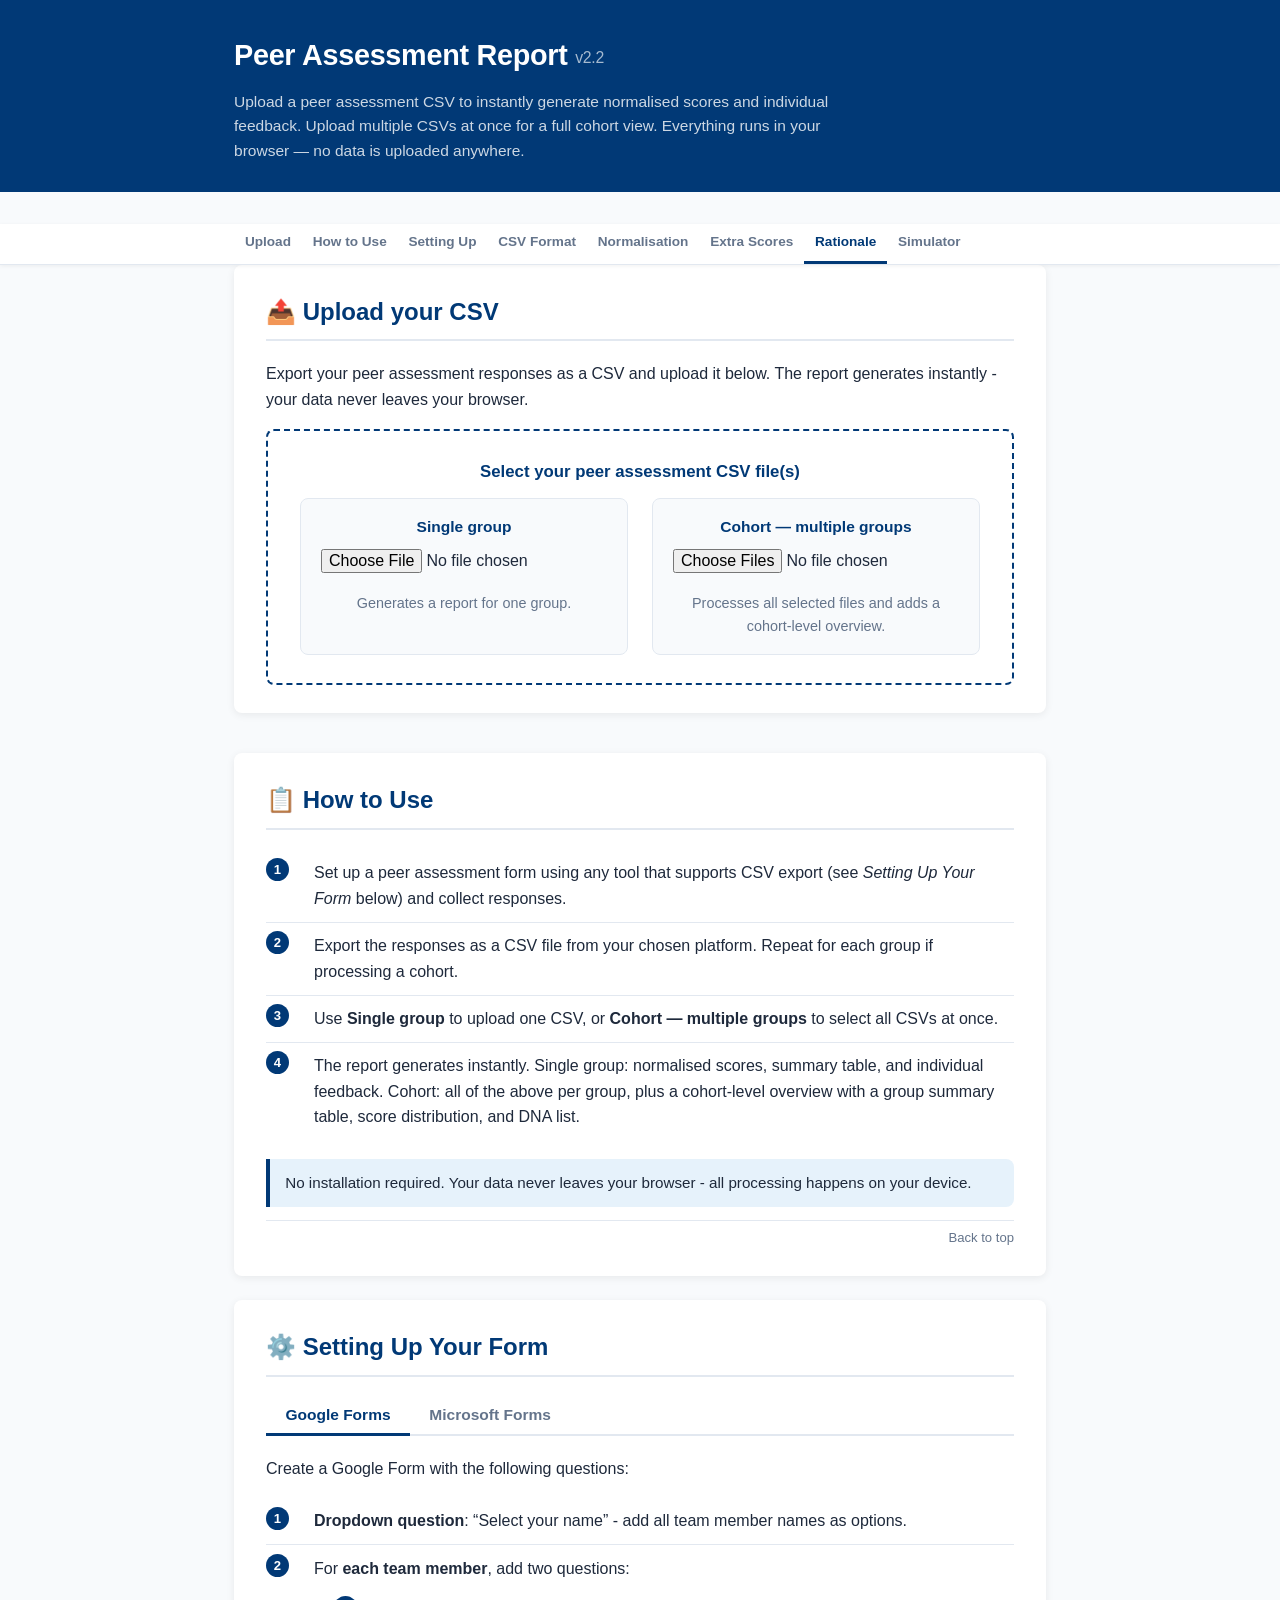
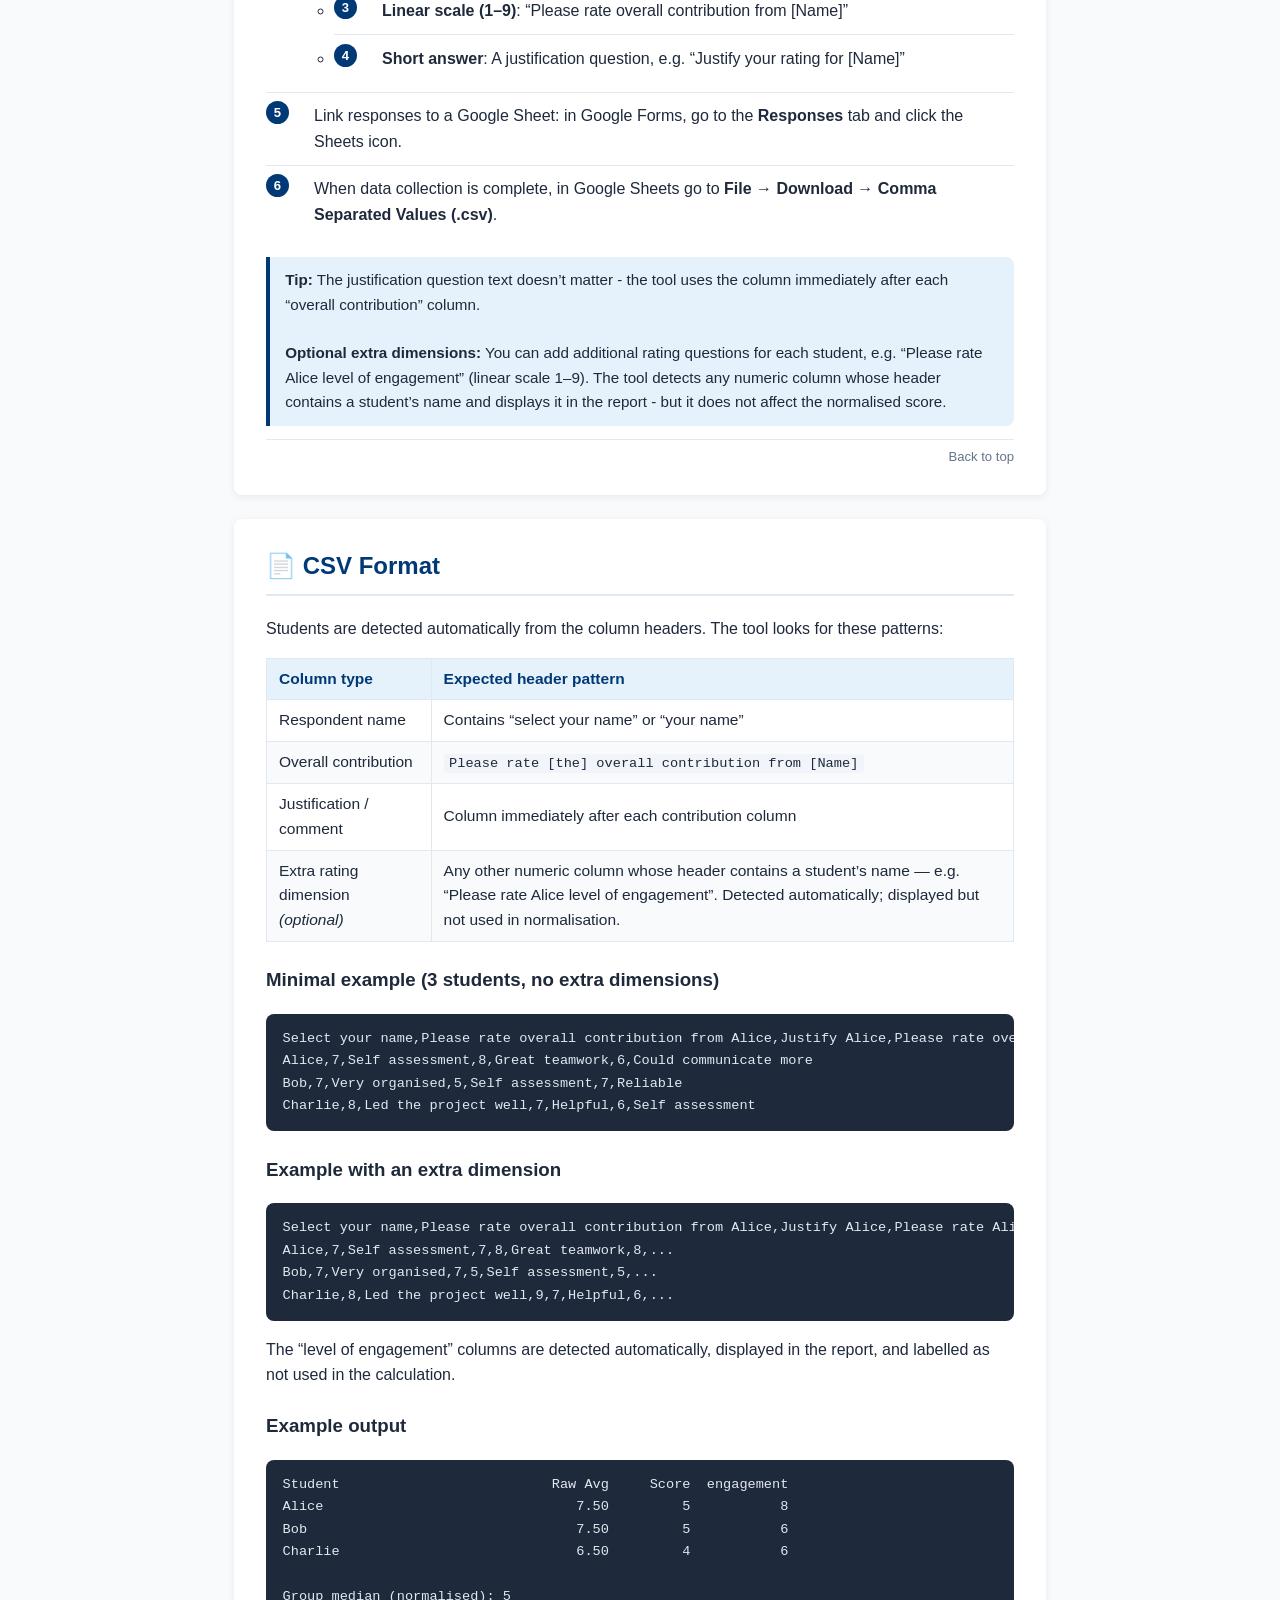
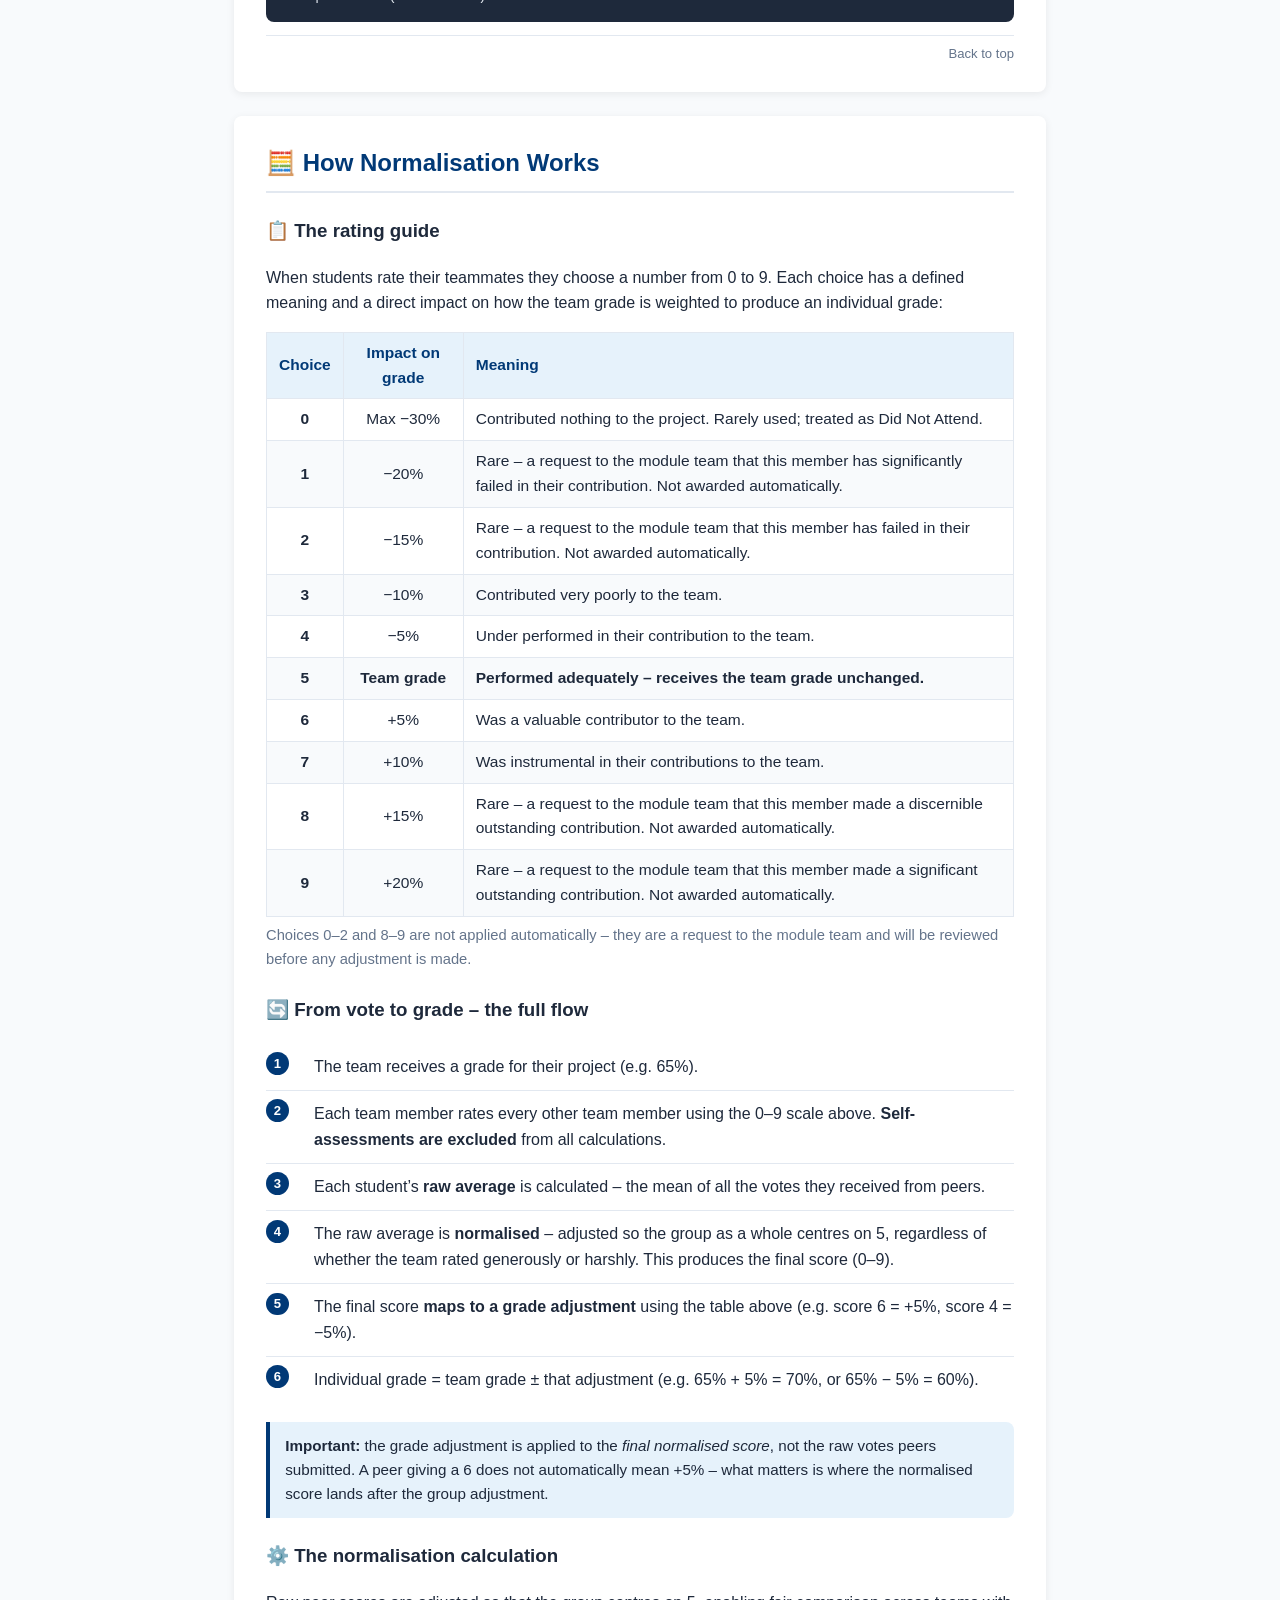
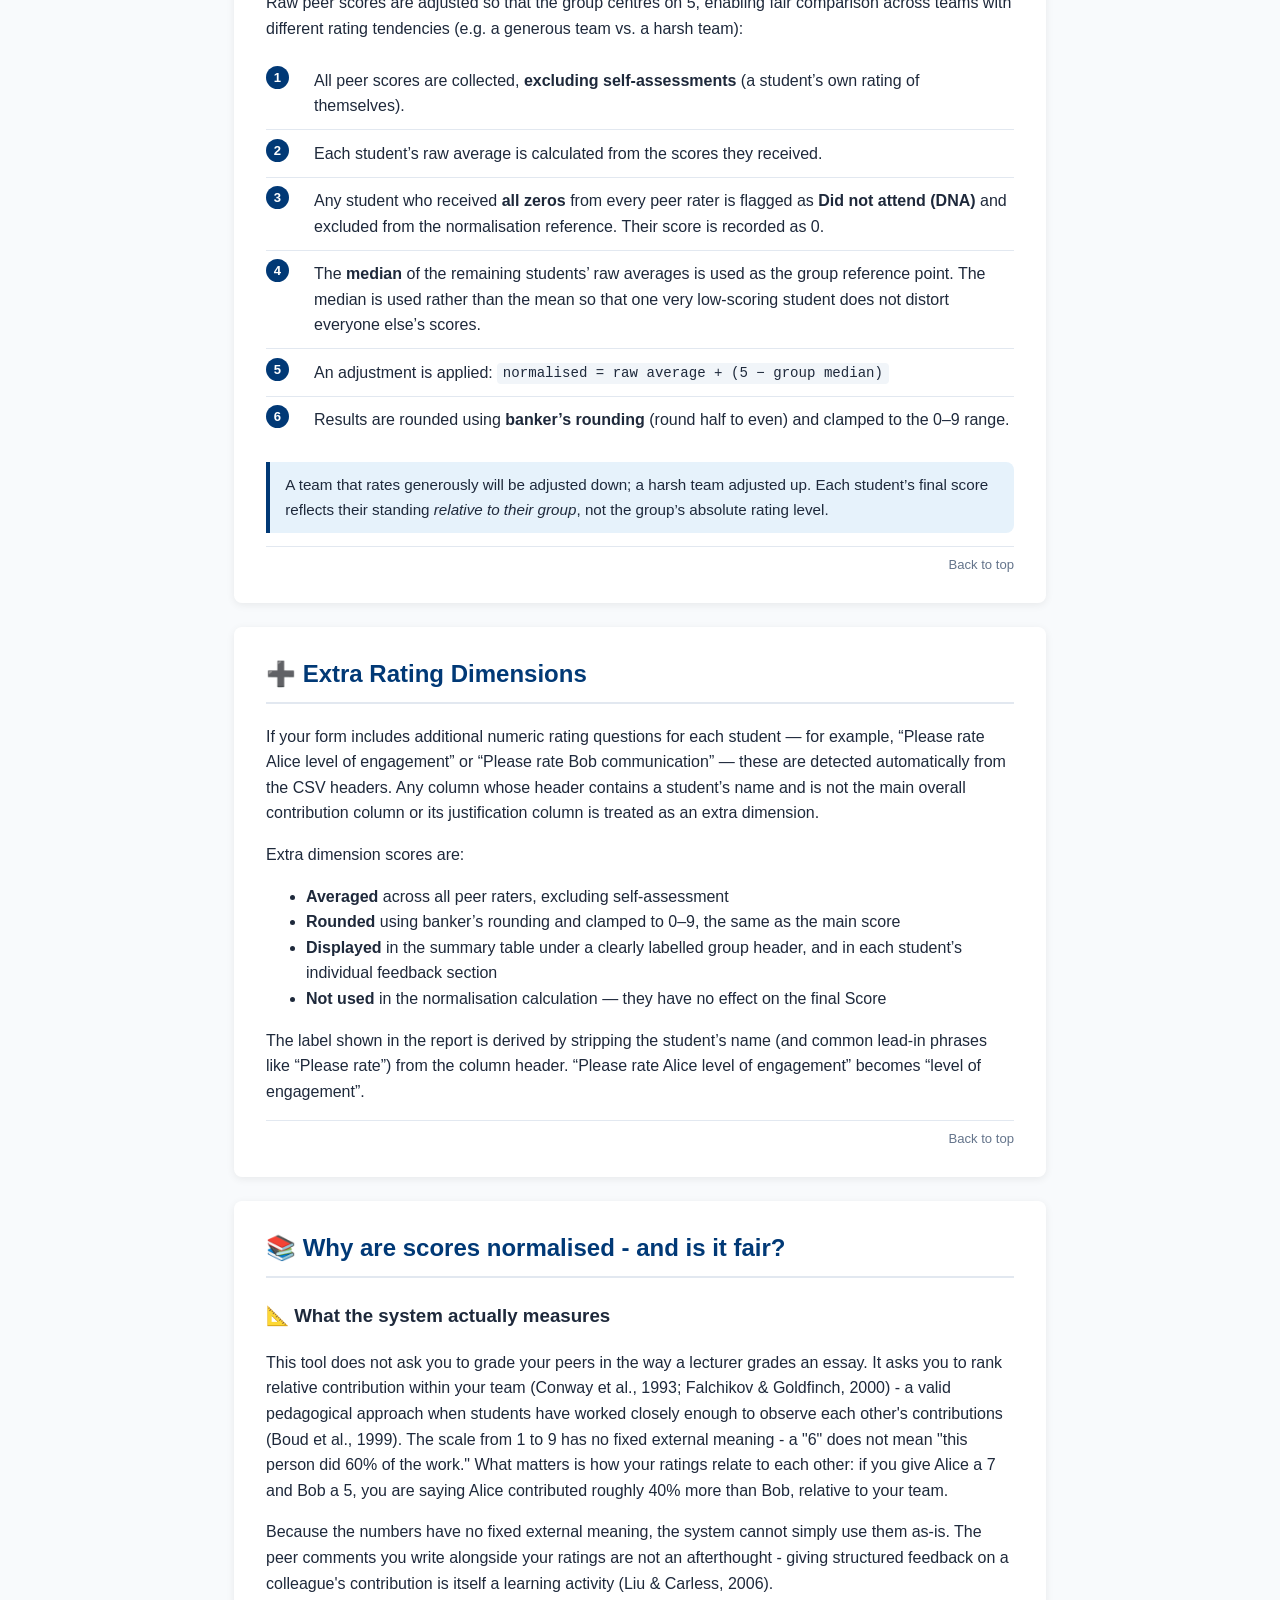
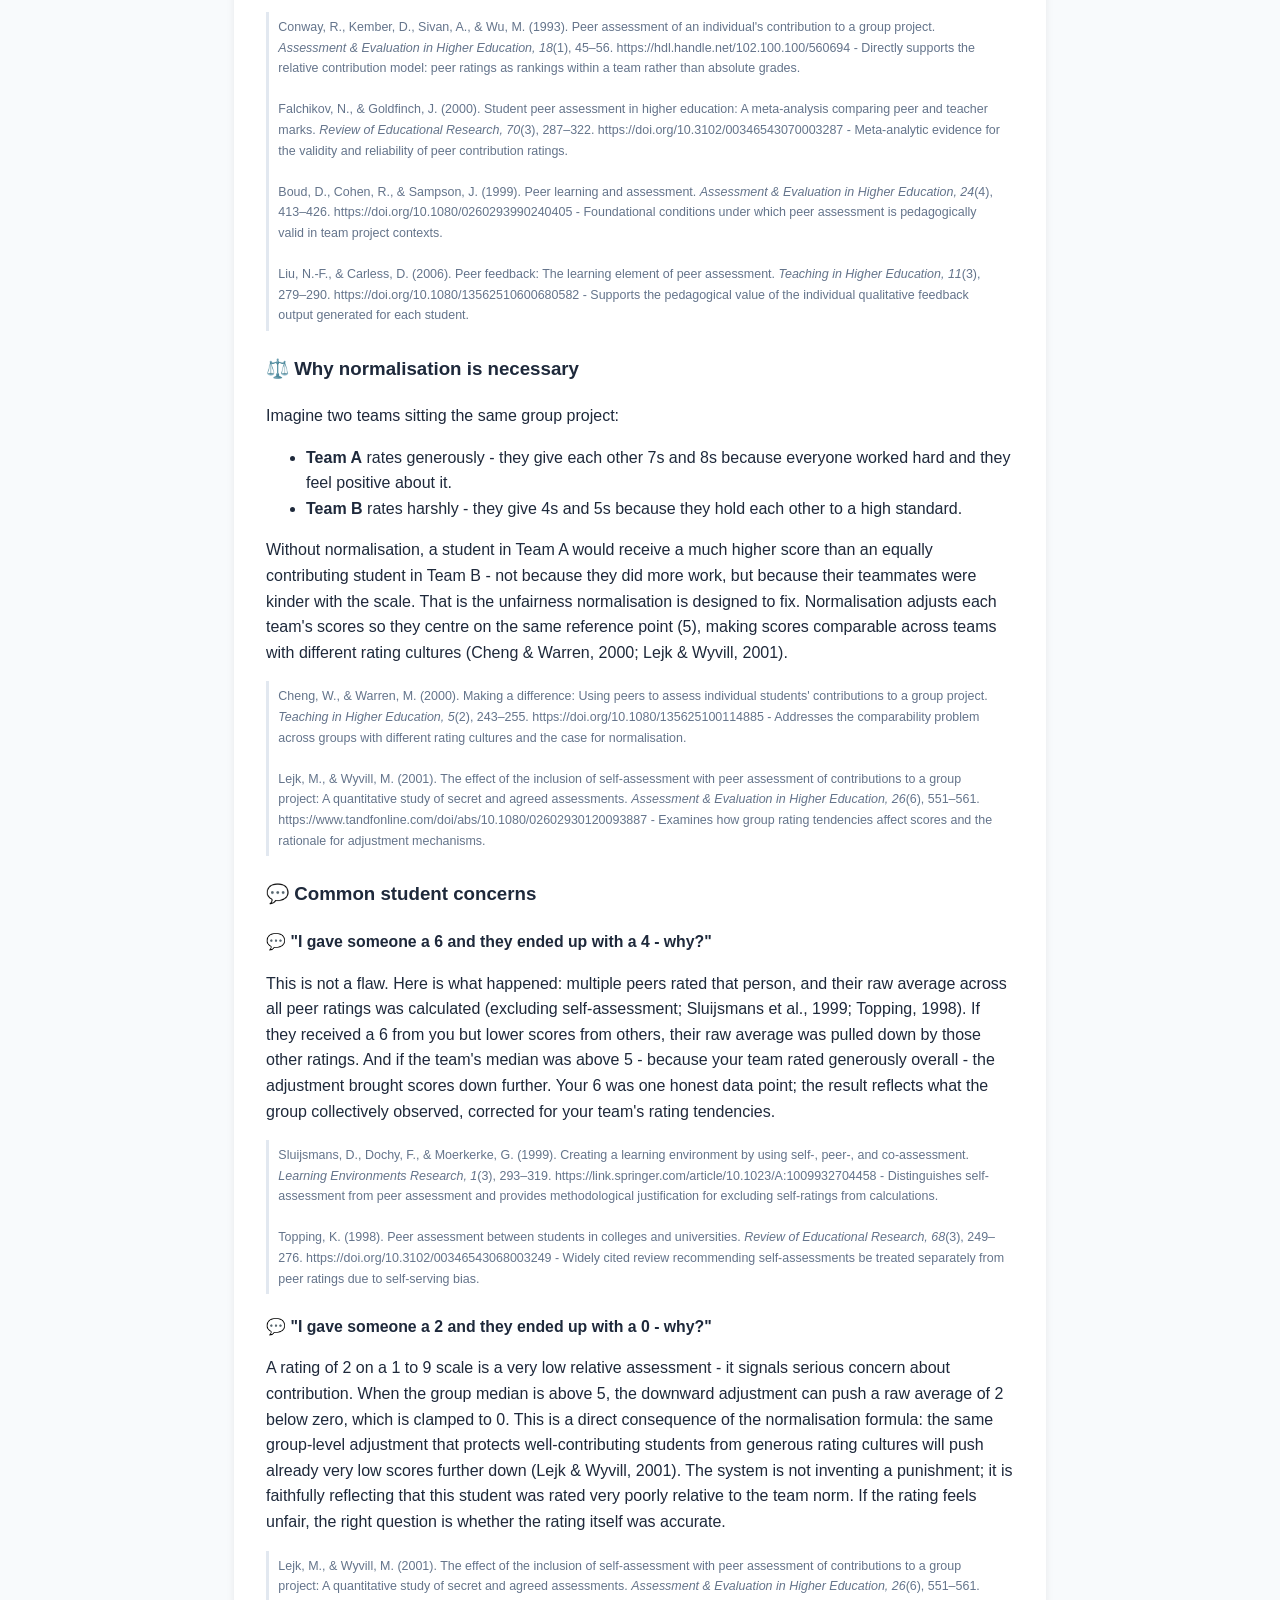
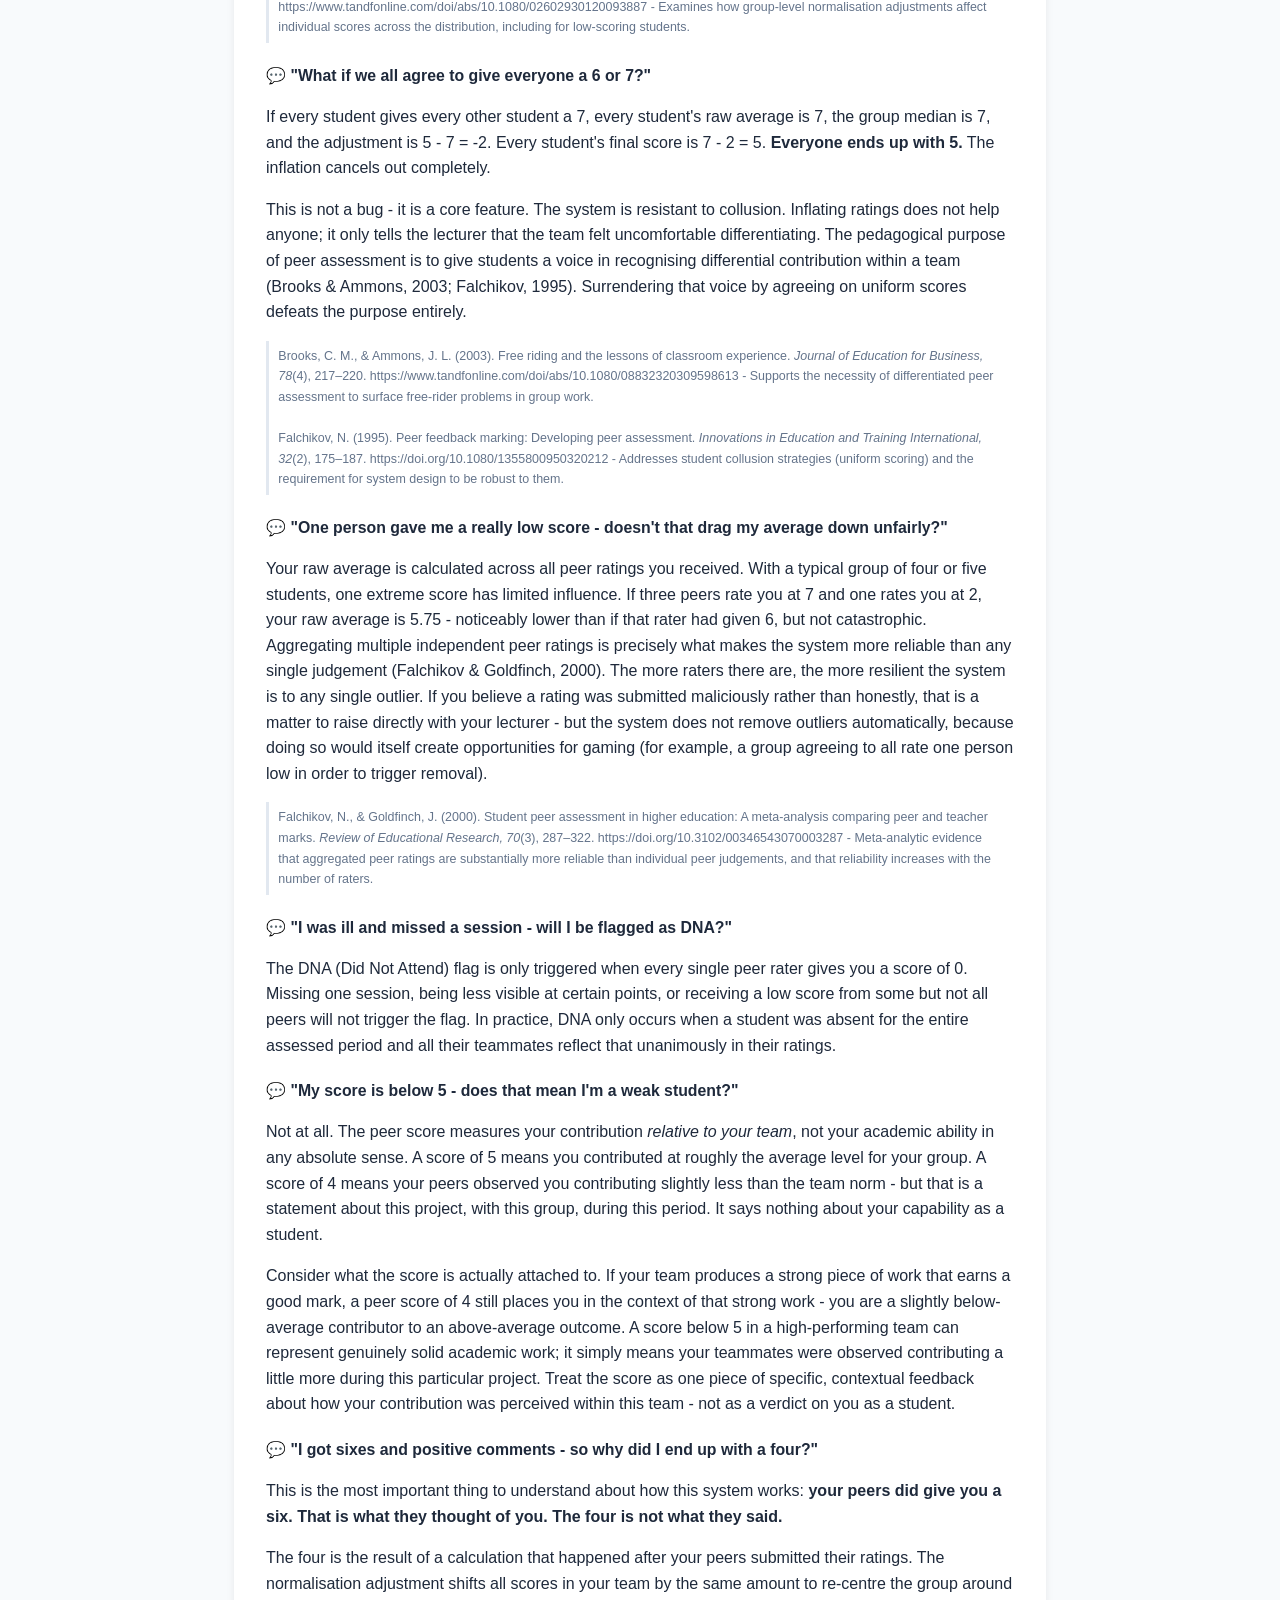
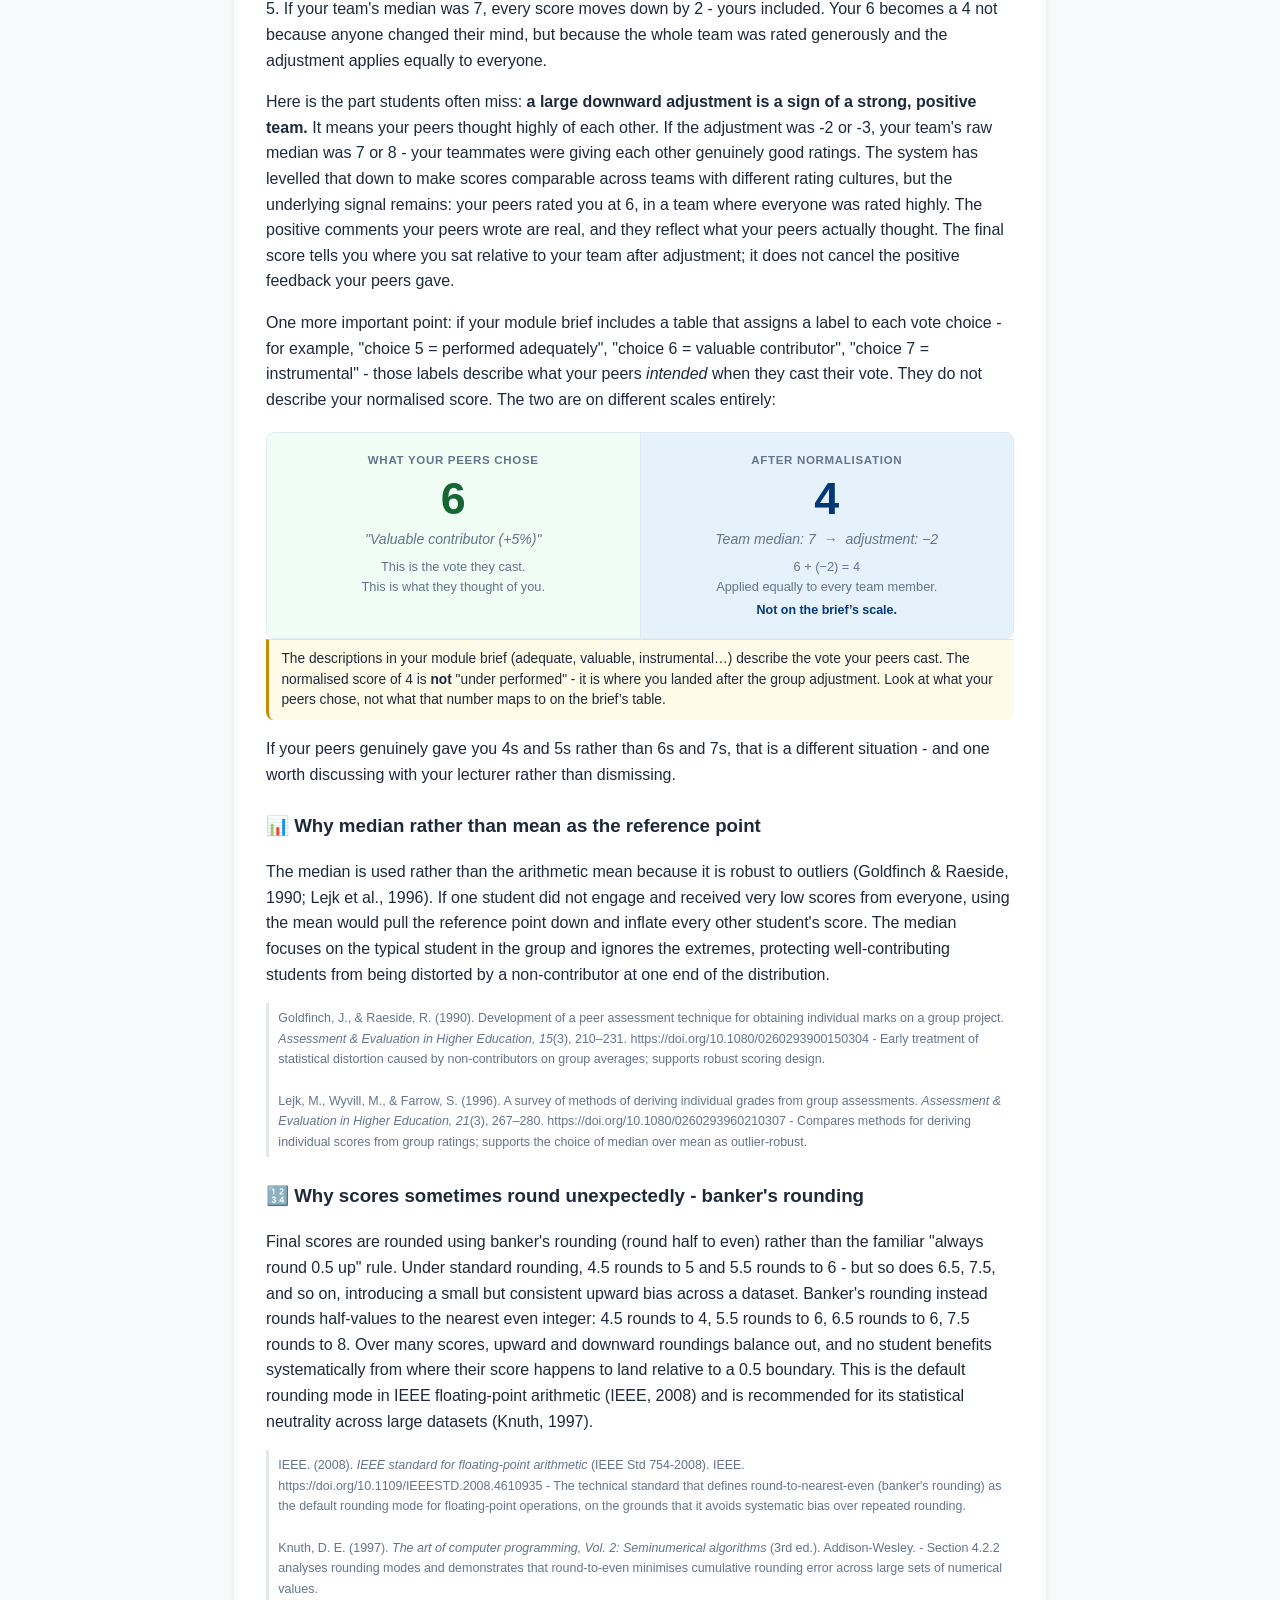
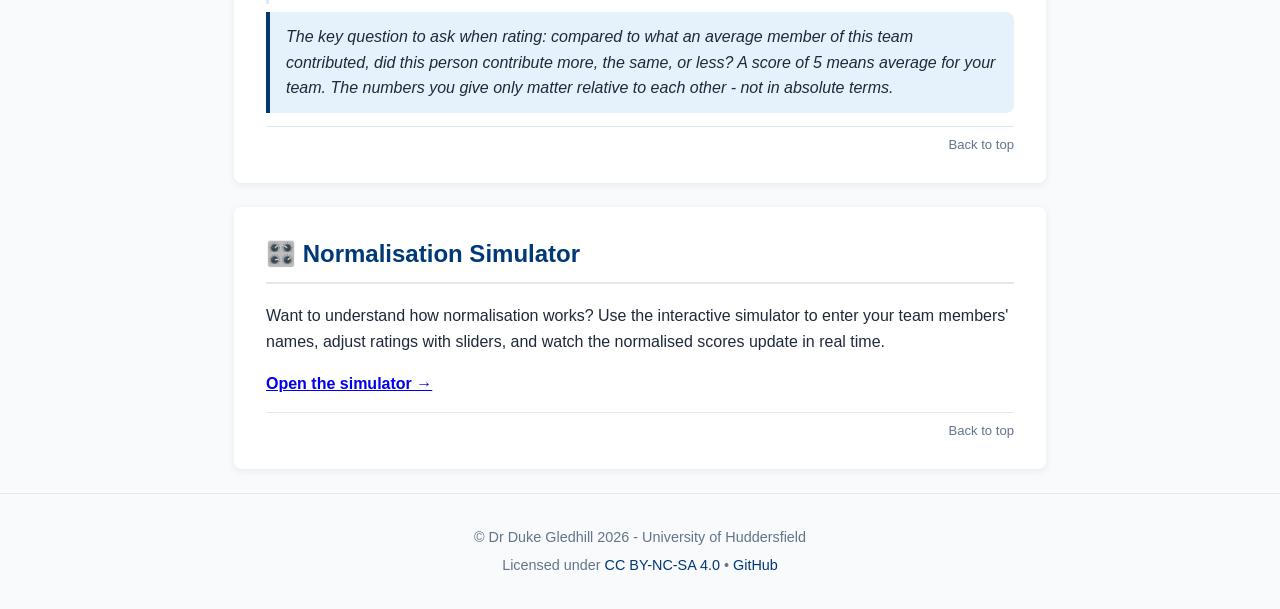
==== docs/index.html @ fe806e16 "Web v2.2: cohort multi-file view, remove Python CLI - Add two-button upload: single group and cohort" ====
<!DOCTYPE html>
<html lang="en">
<head>
    <meta charset="UTF-8">
    <meta name="viewport" content="width=device-width, initial-scale=1.0">
    <title>Peer Assessment Report</title>
    <link rel="stylesheet" href="style.css">
    <style>
        .section-nav {
            background: var(--white);
            border-bottom: 1px solid var(--border);
            position: sticky;
            top: 0;
            z-index: 100;
            box-shadow: 0 1px 4px rgba(0,0,0,0.06);
        }
        .section-nav ul {
            display: flex;
            flex-wrap: wrap;
            gap: 0;
            list-style: none;
            margin: 0 auto;
            padding: 0 1.5em;
            max-width: 860px;
        }
        .section-nav li { flex-shrink: 0; }
        .section-nav a {
            display: block;
            padding: 0.55em 0.8em;
            color: var(--text-muted);
            text-decoration: none;
            font-size: 0.85em;
            font-weight: bold;
            border-bottom: 3px solid transparent;
            white-space: nowrap;
            transition: color 0.15s, border-color 0.15s;
        }
        .section-nav a:hover { color: var(--blue); }
        .section-nav a.active { color: var(--blue); border-bottom-color: var(--blue); }
        .back-to-top {
            display: block;
            text-align: right;
            font-size: 0.82em;
            color: var(--text-muted);
            text-decoration: none;
            margin-top: 1em;
            padding-top: 0.5em;
            border-top: 1px solid var(--border);
        }
        .back-to-top:hover { color: var(--blue); }
        /* Offset anchor scroll targets so sticky nav doesn't obscure them */
        .upload-section, .docs-section {
            scroll-margin-top: 50px;
        }
        /* When upload-section is nested inside a docs-section card, remove outer margin */
        .docs-section .upload-section {
            margin-bottom: 0;
        }
        .upload-options {
            display: flex;
            gap: 1.5em;
            justify-content: center;
            flex-wrap: wrap;
            margin-top: 0.75em;
        }
        .upload-option {
            flex: 1;
            min-width: 220px;
            max-width: 340px;
            background: var(--bg);
            border: 1px solid var(--border);
            border-radius: var(--radius);
            padding: 1em 1.25em;
            text-align: center;
        }
        .upload-option-label {
            font-weight: bold;
            color: var(--blue);
            margin: 0 0 0.5em;
            font-size: 0.97em;
        }
        .group-report {
            background: var(--white);
            border: 1px solid var(--border);
            border-radius: var(--radius);
            margin-bottom: 1em;
            box-shadow: var(--shadow);
        }
        .group-report > summary {
            padding: 1em 1.25em;
            border-bottom: none;
            margin-bottom: 0;
            font-size: 1em;
        }
        details.group-report[open] > summary {
            border-bottom: 1px solid var(--border);
        }
        .group-report-body {
            padding: 1.25em 1.5em;
        }
    </style>
</head>
<body>

<header>
    <div class="container">
        <h1>Peer Assessment Report <span class="version">v2.2</span></h1>
        <p class="subtitle">Upload a peer assessment CSV to instantly generate normalised scores and individual feedback. Upload multiple CSVs at once for a full cohort view. Everything runs in your browser &mdash; no data is uploaded anywhere.</p>
    </div>
</header>

<nav class="section-nav" aria-label="Page sections">
    <ul>
        <li><a href="#section=tool" data-section="tool">Upload</a></li>
        <li><a href="#section=how-to-use" data-section="how-to-use">How to Use</a></li>
        <li><a href="#section=setup" data-section="setup">Setting Up</a></li>
        <li><a href="#section=csv-format" data-section="csv-format">CSV Format</a></li>
        <li><a href="#section=normalisation" data-section="normalisation">Normalisation</a></li>
        <li><a href="#section=extra-scores" data-section="extra-scores">Extra Scores</a></li>
        <li><a href="#section=rationale" data-section="rationale">Rationale</a></li>
        <li><a href="#section=simulator" data-section="simulator">Simulator</a></li>
    </ul>
</nav>

<div class="container">

    <section class="docs-section" id="tool">
        <h2>📤 Upload your CSV</h2>
        <p>Export your peer assessment responses as a CSV and upload it below. The report generates instantly - your data never leaves your browser.</p>
        <div class="upload-section">
            <p class="upload-label">Select your peer assessment CSV file(s)</p>
            <div class="upload-options">
                <div class="upload-option">
                    <p class="upload-option-label">Single group</p>
                    <input type="file" id="csvFile" accept=".csv" />
                    <p class="upload-hint">Generates a report for one group.</p>
                </div>
                <div class="upload-option">
                    <p class="upload-option-label">Cohort &mdash; multiple groups</p>
                    <input type="file" id="csvFiles" accept=".csv" multiple />
                    <p class="upload-hint">Processes all selected files and adds a cohort-level overview.</p>
                </div>
            </div>
        </div>
    </section>

    <div id="output"></div>

    <section class="docs-section" id="how-to-use">
        <h2>📋 How to Use</h2>
        <ol class="steps">
            <li>Set up a peer assessment form using any tool that supports CSV export (see <em>Setting Up Your Form</em> below) and collect responses.</li>
            <li>Export the responses as a CSV file from your chosen platform. Repeat for each group if processing a cohort.</li>
            <li>Use <strong>Single group</strong> to upload one CSV, or <strong>Cohort &mdash; multiple groups</strong> to select all CSVs at once.</li>
            <li>The report generates instantly. Single group: normalised scores, summary table, and individual feedback. Cohort: all of the above per group, plus a cohort-level overview with a group summary table, score distribution, and DNA list.</li>
        </ol>
        <div class="tip">No installation required. Your data never leaves your browser - all processing happens on your device.</div>
        <a href="#" class="back-to-top">Back to top</a>
    </section>

    <section class="docs-section" id="setup">
        <h2>⚙️ Setting Up Your Form</h2>
        <div class="tabs">
            <div class="tab-btns" role="tablist">
                <button class="tab-btn active" role="tab" aria-selected="true" aria-controls="tab-google" onclick="switchTab(this, 'tab-google')">Google Forms</button>
                <button class="tab-btn" role="tab" aria-selected="false" aria-controls="tab-ms" onclick="switchTab(this, 'tab-ms')">Microsoft Forms</button>
            </div>

            <div id="tab-google" class="tab-panel active" role="tabpanel">
                <p>Create a Google Form with the following questions:</p>
                <ol class="steps">
                    <li><strong>Dropdown question</strong>: &ldquo;Select your name&rdquo; - add all team member names as options.</li>
                    <li>For <strong>each team member</strong>, add two questions:
                        <ul>
                            <li><strong>Linear scale (1&ndash;9)</strong>: &ldquo;Please rate overall contribution from [Name]&rdquo;</li>
                            <li><strong>Short answer</strong>: A justification question, e.g. &ldquo;Justify your rating for [Name]&rdquo;</li>
                        </ul>
                    </li>
                    <li>Link responses to a Google Sheet: in Google Forms, go to the <strong>Responses</strong> tab and click the Sheets icon.</li>
                    <li>When data collection is complete, in Google Sheets go to <strong>File &rarr; Download &rarr; Comma Separated Values (.csv)</strong>.</li>
                </ol>
                <div class="tip"><strong>Tip:</strong> The justification question text doesn&rsquo;t matter - the tool uses the column immediately after each &ldquo;overall contribution&rdquo; column.<br><br><strong>Optional extra dimensions:</strong> You can add additional rating questions for each student, e.g. &ldquo;Please rate Alice level of engagement&rdquo; (linear scale 1&ndash;9). The tool detects any numeric column whose header contains a student&rsquo;s name and displays it in the report - but it does not affect the normalised score.</div>
            </div>

            <div id="tab-ms" class="tab-panel" role="tabpanel">
                <p>Create a Microsoft Form at <a href="https://forms.office.com" target="_blank" rel="noopener">forms.office.com</a> with the following questions:</p>
                <ol class="steps">
                    <li><strong>Choice question</strong>: &ldquo;Select your name&rdquo; - add all team member names as options. Set to allow one answer (dropdown).</li>
                    <li>For <strong>each team member</strong>, add two questions:
                        <ul>
                            <li><strong>Choice question</strong> with options 1, 2, 3 &hellip; 9: &ldquo;Please rate overall contribution from [Name]&rdquo;. Set to allow one answer (dropdown).</li>
                            <li><strong>Text question</strong>: A justification question, e.g. &ldquo;Justify your rating for [Name]&rdquo;</li>
                        </ul>
                    </li>
                    <li>Share the form with your team and collect responses.</li>
                    <li>When data collection is complete, go to the <strong>Responses</strong> tab and click <strong>Open in Excel</strong>. Then in Excel go to <strong>File &rarr; Save As &rarr; CSV UTF-8 (.csv)</strong>.</li>
                </ol>
                <div class="tip"><strong>Tip:</strong> Use a <strong>Choice</strong> question (not Rating) for the 1&ndash;9 scores - this ensures values export as plain numbers. Include &ldquo;Select your name&rdquo; even if your form requires sign-in, as the tool uses this column to exclude self-assessments.<br><br><strong>Optional extra dimensions:</strong> You can add additional Choice questions (options 1&ndash;9) for each student, e.g. &ldquo;Please rate Alice level of engagement&rdquo;. The tool detects any numeric column whose header contains a student&rsquo;s name and displays it in the report - but it does not affect the normalised score.</div>
            </div>
        </div>
        <a href="#" class="back-to-top">Back to top</a>
    </section>

    <section class="docs-section" id="csv-format">
        <h2>📄 CSV Format</h2>
        <p>Students are detected automatically from the column headers. The tool looks for these patterns:</p>
        <table>
            <thead>
                <tr><th>Column type</th><th>Expected header pattern</th></tr>
            </thead>
            <tbody>
                <tr><td>Respondent name</td><td>Contains &ldquo;select your name&rdquo; or &ldquo;your name&rdquo;</td></tr>
                <tr><td>Overall contribution</td><td><code>Please rate [the] overall contribution from [Name]</code></td></tr>
                <tr><td>Justification / comment</td><td>Column immediately after each contribution column</td></tr>
                <tr><td>Extra rating dimension <em>(optional)</em></td><td>Any other numeric column whose header contains a student&rsquo;s name &mdash; e.g. &ldquo;Please rate Alice level of engagement&rdquo;. Detected automatically; displayed but not used in normalisation.</td></tr>
            </tbody>
        </table>
        <h3>Minimal example (3 students, no extra dimensions)</h3>
<pre><code>Select your name,Please rate overall contribution from Alice,Justify Alice,Please rate overall contribution from Bob,Justify Bob,Please rate overall contribution from Charlie,Justify Charlie
Alice,7,Self assessment,8,Great teamwork,6,Could communicate more
Bob,7,Very organised,5,Self assessment,7,Reliable
Charlie,8,Led the project well,7,Helpful,6,Self assessment</code></pre>
        <h3>Example with an extra dimension</h3>
<pre><code>Select your name,Please rate overall contribution from Alice,Justify Alice,Please rate Alice level of engagement,Please rate overall contribution from Bob,Justify Bob,Please rate Bob level of engagement,...
Alice,7,Self assessment,7,8,Great teamwork,8,...
Bob,7,Very organised,7,5,Self assessment,5,...
Charlie,8,Led the project well,9,7,Helpful,6,...</code></pre>
        <p>The &ldquo;level of engagement&rdquo; columns are detected automatically, displayed in the report, and labelled as not used in the calculation.</p>
        <h3>Example output</h3>
<pre><code>Student                          Raw Avg     Score  engagement
Alice                               7.50         5           8
Bob                                 7.50         5           6
Charlie                             6.50         4           6

Group median (normalised): 5</code></pre>
        <a href="#" class="back-to-top">Back to top</a>
    </section>

    <section class="docs-section" id="normalisation">
        <h2>🧮 How Normalisation Works</h2>

        <h3>📋 The rating guide</h3>
        <p>When students rate their teammates they choose a number from 0 to 9. Each choice has a defined meaning and a direct impact on how the team grade is weighted to produce an individual grade:</p>
        <table>
            <thead>
                <tr>
                    <th style="text-align:center; width:60px;">Choice</th>
                    <th style="text-align:center; width:120px;">Impact on grade</th>
                    <th>Meaning</th>
                </tr>
            </thead>
            <tbody>
                <tr><td style="text-align:center;"><strong>0</strong></td><td style="text-align:center;">Max &minus;30%</td><td>Contributed nothing to the project. Rarely used; treated as Did Not Attend.</td></tr>
                <tr><td style="text-align:center;"><strong>1</strong></td><td style="text-align:center;">&minus;20%</td><td>Rare &ndash; a request to the module team that this member has significantly failed in their contribution. Not awarded automatically.</td></tr>
                <tr><td style="text-align:center;"><strong>2</strong></td><td style="text-align:center;">&minus;15%</td><td>Rare &ndash; a request to the module team that this member has failed in their contribution. Not awarded automatically.</td></tr>
                <tr><td style="text-align:center;"><strong>3</strong></td><td style="text-align:center;">&minus;10%</td><td>Contributed very poorly to the team.</td></tr>
                <tr><td style="text-align:center;"><strong>4</strong></td><td style="text-align:center;">&minus;5%</td><td>Under performed in their contribution to the team.</td></tr>
                <tr style="font-weight:bold;"><td style="text-align:center;"><strong>5</strong></td><td style="text-align:center;">Team grade</td><td>Performed adequately &ndash; receives the team grade unchanged.</td></tr>
                <tr><td style="text-align:center;"><strong>6</strong></td><td style="text-align:center;">+5%</td><td>Was a valuable contributor to the team.</td></tr>
                <tr><td style="text-align:center;"><strong>7</strong></td><td style="text-align:center;">+10%</td><td>Was instrumental in their contributions to the team.</td></tr>
                <tr><td style="text-align:center;"><strong>8</strong></td><td style="text-align:center;">+15%</td><td>Rare &ndash; a request to the module team that this member made a discernible outstanding contribution. Not awarded automatically.</td></tr>
                <tr><td style="text-align:center;"><strong>9</strong></td><td style="text-align:center;">+20%</td><td>Rare &ndash; a request to the module team that this member made a significant outstanding contribution. Not awarded automatically.</td></tr>
            </tbody>
        </table>
        <p style="font-size:0.92em; color: var(--text-muted); margin-top:0.5em;">Choices 0&ndash;2 and 8&ndash;9 are not applied automatically &ndash; they are a request to the module team and will be reviewed before any adjustment is made.</p>

        <h3>🔄 From vote to grade &ndash; the full flow</h3>
        <ol class="steps">
            <li>The team receives a grade for their project (e.g. 65%).</li>
            <li>Each team member rates every other team member using the 0&ndash;9 scale above. <strong>Self-assessments are excluded</strong> from all calculations.</li>
            <li>Each student&rsquo;s <strong>raw average</strong> is calculated &ndash; the mean of all the votes they received from peers.</li>
            <li>The raw average is <strong>normalised</strong> &ndash; adjusted so the group as a whole centres on 5, regardless of whether the team rated generously or harshly. This produces the final score (0&ndash;9).</li>
            <li>The final score <strong>maps to a grade adjustment</strong> using the table above (e.g. score 6 = +5%, score 4 = &minus;5%).</li>
            <li>Individual grade = team grade &plusmn; that adjustment (e.g. 65% + 5% = 70%, or 65% &minus; 5% = 60%).</li>
        </ol>
        <div class="tip"><strong>Important:</strong> the grade adjustment is applied to the <em>final normalised score</em>, not the raw votes peers submitted. A peer giving a 6 does not automatically mean +5% &ndash; what matters is where the normalised score lands after the group adjustment.</div>

        <h3>⚙️ The normalisation calculation</h3>
        <p>Raw peer scores are adjusted so that the group centres on 5, enabling fair comparison across teams with different rating tendencies (e.g. a generous team vs. a harsh team):</p>
        <ol class="steps">
            <li>All peer scores are collected, <strong>excluding self-assessments</strong> (a student&rsquo;s own rating of themselves).</li>
            <li>Each student&rsquo;s raw average is calculated from the scores they received.</li>
            <li>Any student who received <strong>all zeros</strong> from every peer rater is flagged as <strong>Did not attend (DNA)</strong> and excluded from the normalisation reference. Their score is recorded as 0.</li>
            <li>The <strong>median</strong> of the remaining students&rsquo; raw averages is used as the group reference point. The median is used rather than the mean so that one very low-scoring student does not distort everyone else&rsquo;s scores.</li>
            <li>An adjustment is applied: <code>normalised = raw average + (5 &minus; group median)</code></li>
            <li>Results are rounded using <strong>banker&rsquo;s rounding</strong> (round half to even) and clamped to the 0&ndash;9 range.</li>
        </ol>
        <div class="tip">A team that rates generously will be adjusted down; a harsh team adjusted up. Each student&rsquo;s final score reflects their standing <em>relative to their group</em>, not the group&rsquo;s absolute rating level.</div>
        <a href="#" class="back-to-top">Back to top</a>
    </section>

    <section class="docs-section" id="extra-scores">
        <h2>➕ Extra Rating Dimensions</h2>
        <p>If your form includes additional numeric rating questions for each student &mdash; for example, &ldquo;Please rate Alice level of engagement&rdquo; or &ldquo;Please rate Bob communication&rdquo; &mdash; these are detected automatically from the CSV headers. Any column whose header contains a student&rsquo;s name and is not the main overall contribution column or its justification column is treated as an extra dimension.</p>
        <p>Extra dimension scores are:</p>
        <ul>
            <li><strong>Averaged</strong> across all peer raters, excluding self-assessment</li>
            <li><strong>Rounded</strong> using banker&rsquo;s rounding and clamped to 0&ndash;9, the same as the main score</li>
            <li><strong>Displayed</strong> in the summary table under a clearly labelled group header, and in each student&rsquo;s individual feedback section</li>
            <li><strong>Not used</strong> in the normalisation calculation &mdash; they have no effect on the final Score</li>
        </ul>
        <p>The label shown in the report is derived by stripping the student&rsquo;s name (and common lead-in phrases like &ldquo;Please rate&rdquo;) from the column header. &ldquo;Please rate Alice level of engagement&rdquo; becomes &ldquo;level of engagement&rdquo;.</p>
        <a href="#" class="back-to-top">Back to top</a>
    </section>

    <section class="docs-section" id="rationale">
        <h2>📚 Why are scores normalised - and is it fair?</h2>

            <h3>📐 What the system actually measures</h3>
            <p>This tool does not ask you to grade your peers in the way a lecturer grades an essay. It asks you to rank relative contribution within your team (Conway et al., 1993; Falchikov &amp; Goldfinch, 2000) - a valid pedagogical approach when students have worked closely enough to observe each other's contributions (Boud et al., 1999). The scale from 1 to 9 has no fixed external meaning - a "6" does not mean "this person did 60% of the work." What matters is how your ratings relate to each other: if you give Alice a 7 and Bob a 5, you are saying Alice contributed roughly 40% more than Bob, relative to your team.</p>
            <p>Because the numbers have no fixed external meaning, the system cannot simply use them as-is. The peer comments you write alongside your ratings are not an afterthought - giving structured feedback on a colleague's contribution is itself a learning activity (Liu &amp; Carless, 2006).</p>
            <div class="ref-block">
                Conway, R., Kember, D., Sivan, A., &amp; Wu, M. (1993). Peer assessment of an individual's contribution to a group project. <em>Assessment &amp; Evaluation in Higher Education, 18</em>(1), 45&ndash;56. https://hdl.handle.net/102.100.100/560694 - Directly supports the relative contribution model: peer ratings as rankings within a team rather than absolute grades.<br><br>
                Falchikov, N., &amp; Goldfinch, J. (2000). Student peer assessment in higher education: A meta-analysis comparing peer and teacher marks. <em>Review of Educational Research, 70</em>(3), 287&ndash;322. https://doi.org/10.3102/00346543070003287 - Meta-analytic evidence for the validity and reliability of peer contribution ratings.<br><br>
                Boud, D., Cohen, R., &amp; Sampson, J. (1999). Peer learning and assessment. <em>Assessment &amp; Evaluation in Higher Education, 24</em>(4), 413&ndash;426. https://doi.org/10.1080/0260293990240405 - Foundational conditions under which peer assessment is pedagogically valid in team project contexts.<br><br>
                Liu, N.-F., &amp; Carless, D. (2006). Peer feedback: The learning element of peer assessment. <em>Teaching in Higher Education, 11</em>(3), 279&ndash;290. https://doi.org/10.1080/13562510600680582 - Supports the pedagogical value of the individual qualitative feedback output generated for each student.
            </div>

            <h3>⚖️ Why normalisation is necessary</h3>
            <p>Imagine two teams sitting the same group project:</p>
            <ul>
                <li><strong>Team A</strong> rates generously - they give each other 7s and 8s because everyone worked hard and they feel positive about it.</li>
                <li><strong>Team B</strong> rates harshly - they give 4s and 5s because they hold each other to a high standard.</li>
            </ul>
            <p>Without normalisation, a student in Team A would receive a much higher score than an equally contributing student in Team B - not because they did more work, but because their teammates were kinder with the scale. That is the unfairness normalisation is designed to fix. Normalisation adjusts each team's scores so they centre on the same reference point (5), making scores comparable across teams with different rating cultures (Cheng &amp; Warren, 2000; Lejk &amp; Wyvill, 2001).</p>
            <div class="ref-block">
                Cheng, W., &amp; Warren, M. (2000). Making a difference: Using peers to assess individual students' contributions to a group project. <em>Teaching in Higher Education, 5</em>(2), 243&ndash;255. https://doi.org/10.1080/135625100114885 - Addresses the comparability problem across groups with different rating cultures and the case for normalisation.<br><br>
                Lejk, M., &amp; Wyvill, M. (2001). The effect of the inclusion of self-assessment with peer assessment of contributions to a group project: A quantitative study of secret and agreed assessments. <em>Assessment &amp; Evaluation in Higher Education, 26</em>(6), 551&ndash;561. https://www.tandfonline.com/doi/abs/10.1080/02602930120093887 - Examines how group rating tendencies affect scores and the rationale for adjustment mechanisms.
            </div>

            <h3>💬 Common student concerns</h3>

            <p class="rationale-q">💬 "I gave someone a 6 and they ended up with a 4 - why?"</p>
            <p>This is not a flaw. Here is what happened: multiple peers rated that person, and their raw average across all peer ratings was calculated (excluding self-assessment; Sluijsmans et al., 1999; Topping, 1998). If they received a 6 from you but lower scores from others, their raw average was pulled down by those other ratings. And if the team's median was above 5 - because your team rated generously overall - the adjustment brought scores down further. Your 6 was one honest data point; the result reflects what the group collectively observed, corrected for your team's rating tendencies.</p>
            <div class="ref-block">
                Sluijsmans, D., Dochy, F., &amp; Moerkerke, G. (1999). Creating a learning environment by using self-, peer-, and co-assessment. <em>Learning Environments Research, 1</em>(3), 293&ndash;319. https://link.springer.com/article/10.1023/A:1009932704458 - Distinguishes self-assessment from peer assessment and provides methodological justification for excluding self-ratings from calculations.<br><br>
                Topping, K. (1998). Peer assessment between students in colleges and universities. <em>Review of Educational Research, 68</em>(3), 249&ndash;276. https://doi.org/10.3102/00346543068003249 - Widely cited review recommending self-assessments be treated separately from peer ratings due to self-serving bias.
            </div>

            <p class="rationale-q">💬 "I gave someone a 2 and they ended up with a 0 - why?"</p>
            <p>A rating of 2 on a 1 to 9 scale is a very low relative assessment - it signals serious concern about contribution. When the group median is above 5, the downward adjustment can push a raw average of 2 below zero, which is clamped to 0. This is a direct consequence of the normalisation formula: the same group-level adjustment that protects well-contributing students from generous rating cultures will push already very low scores further down (Lejk &amp; Wyvill, 2001). The system is not inventing a punishment; it is faithfully reflecting that this student was rated very poorly relative to the team norm. If the rating feels unfair, the right question is whether the rating itself was accurate.</p>
            <div class="ref-block">
                Lejk, M., &amp; Wyvill, M. (2001). The effect of the inclusion of self-assessment with peer assessment of contributions to a group project: A quantitative study of secret and agreed assessments. <em>Assessment &amp; Evaluation in Higher Education, 26</em>(6), 551&ndash;561. https://www.tandfonline.com/doi/abs/10.1080/02602930120093887 - Examines how group-level normalisation adjustments affect individual scores across the distribution, including for low-scoring students.
            </div>

            <p class="rationale-q">💬 "What if we all agree to give everyone a 6 or 7?"</p>
            <p>If every student gives every other student a 7, every student's raw average is 7, the group median is 7, and the adjustment is 5 - 7 = -2. Every student's final score is 7 - 2 = 5. <strong>Everyone ends up with 5.</strong> The inflation cancels out completely.</p>
            <p>This is not a bug - it is a core feature. The system is resistant to collusion. Inflating ratings does not help anyone; it only tells the lecturer that the team felt uncomfortable differentiating. The pedagogical purpose of peer assessment is to give students a voice in recognising differential contribution within a team (Brooks &amp; Ammons, 2003; Falchikov, 1995). Surrendering that voice by agreeing on uniform scores defeats the purpose entirely.</p>
            <div class="ref-block">
                Brooks, C. M., &amp; Ammons, J. L. (2003). Free riding and the lessons of classroom experience. <em>Journal of Education for Business, 78</em>(4), 217&ndash;220. https://www.tandfonline.com/doi/abs/10.1080/08832320309598613 - Supports the necessity of differentiated peer assessment to surface free-rider problems in group work.<br><br>
                Falchikov, N. (1995). Peer feedback marking: Developing peer assessment. <em>Innovations in Education and Training International, 32</em>(2), 175&ndash;187. https://doi.org/10.1080/1355800950320212 - Addresses student collusion strategies (uniform scoring) and the requirement for system design to be robust to them.
            </div>

            <p class="rationale-q">💬 "One person gave me a really low score - doesn't that drag my average down unfairly?"</p>
            <p>Your raw average is calculated across all peer ratings you received. With a typical group of four or five students, one extreme score has limited influence. If three peers rate you at 7 and one rates you at 2, your raw average is 5.75 - noticeably lower than if that rater had given 6, but not catastrophic. Aggregating multiple independent peer ratings is precisely what makes the system more reliable than any single judgement (Falchikov &amp; Goldfinch, 2000). The more raters there are, the more resilient the system is to any single outlier. If you believe a rating was submitted maliciously rather than honestly, that is a matter to raise directly with your lecturer - but the system does not remove outliers automatically, because doing so would itself create opportunities for gaming (for example, a group agreeing to all rate one person low in order to trigger removal).</p>
            <div class="ref-block">
                Falchikov, N., &amp; Goldfinch, J. (2000). Student peer assessment in higher education: A meta-analysis comparing peer and teacher marks. <em>Review of Educational Research, 70</em>(3), 287&ndash;322. https://doi.org/10.3102/00346543070003287 - Meta-analytic evidence that aggregated peer ratings are substantially more reliable than individual peer judgements, and that reliability increases with the number of raters.
            </div>

            <p class="rationale-q">💬 "I was ill and missed a session - will I be flagged as DNA?"</p>
            <p>The DNA (Did Not Attend) flag is only triggered when every single peer rater gives you a score of 0. Missing one session, being less visible at certain points, or receiving a low score from some but not all peers will not trigger the flag. In practice, DNA only occurs when a student was absent for the entire assessed period and all their teammates reflect that unanimously in their ratings.</p>

            <p class="rationale-q">💬 "My score is below 5 - does that mean I'm a weak student?"</p>
            <p>Not at all. The peer score measures your contribution <em>relative to your team</em>, not your academic ability in any absolute sense. A score of 5 means you contributed at roughly the average level for your group. A score of 4 means your peers observed you contributing slightly less than the team norm - but that is a statement about this project, with this group, during this period. It says nothing about your capability as a student.</p>
            <p>Consider what the score is actually attached to. If your team produces a strong piece of work that earns a good mark, a peer score of 4 still places you in the context of that strong work - you are a slightly below-average contributor to an above-average outcome. A score below 5 in a high-performing team can represent genuinely solid academic work; it simply means your teammates were observed contributing a little more during this particular project. Treat the score as one piece of specific, contextual feedback about how your contribution was perceived within this team - not as a verdict on you as a student.</p>

            <p class="rationale-q">💬 "I got sixes and positive comments - so why did I end up with a four?"</p>
            <p>This is the most important thing to understand about how this system works: <strong>your peers did give you a six. That is what they thought of you. The four is not what they said.</strong></p>
            <p>The four is the result of a calculation that happened after your peers submitted their ratings. The normalisation adjustment shifts all scores in your team by the same amount to re-centre the group around 5. If your team's median was 7, every score moves down by 2 - yours included. Your 6 becomes a 4 not because anyone changed their mind, but because the whole team was rated generously and the adjustment applies equally to everyone.</p>
            <p>Here is the part students often miss: <strong>a large downward adjustment is a sign of a strong, positive team.</strong> It means your peers thought highly of each other. If the adjustment was -2 or -3, your team's raw median was 7 or 8 - your teammates were giving each other genuinely good ratings. The system has levelled that down to make scores comparable across teams with different rating cultures, but the underlying signal remains: your peers rated you at 6, in a team where everyone was rated highly. The positive comments your peers wrote are real, and they reflect what your peers actually thought. The final score tells you where you sat relative to your team after adjustment; it does not cancel the positive feedback your peers gave.</p>
            <p>One more important point: if your module brief includes a table that assigns a label to each vote choice - for example, "choice 5 = performed adequately", "choice 6 = valuable contributor", "choice 7 = instrumental" - those labels describe what your peers <em>intended</em> when they cast their vote. They do not describe your normalised score. The two are on different scales entirely:</p>
            <div class="scale-split">
                <div class="scale-panel scale-peer">
                    <div class="scale-panel-label">What your peers chose</div>
                    <div class="scale-big-num">6</div>
                    <div class="scale-brief-label">"Valuable contributor (+5%)"</div>
                    <p class="scale-working">This is the vote they cast.<br>This is what they thought of you.</p>
                </div>
                <div class="scale-panel scale-norm">
                    <div class="scale-panel-label">After normalisation</div>
                    <div class="scale-big-num">4</div>
                    <div class="scale-brief-label">Team median: 7 &nbsp;&rarr;&nbsp; adjustment: &minus;2</div>
                    <p class="scale-working">6 + (&minus;2) = 4<br>Applied equally to every team member.</p>
                    <p class="scale-not-same">Not on the brief&rsquo;s scale.</p>
                </div>
            </div>
            <div class="scale-caption">The descriptions in your module brief (adequate, valuable, instrumental&hellip;) describe the vote your peers cast. The normalised score of 4 is <strong>not</strong> "under performed" - it is where you landed after the group adjustment. Look at what your peers chose, not what that number maps to on the brief&rsquo;s table.</div>
            <p>If your peers genuinely gave you 4s and 5s rather than 6s and 7s, that is a different situation - and one worth discussing with your lecturer rather than dismissing.</p>

            <h3>📊 Why median rather than mean as the reference point</h3>
            <p>The median is used rather than the arithmetic mean because it is robust to outliers (Goldfinch &amp; Raeside, 1990; Lejk et al., 1996). If one student did not engage and received very low scores from everyone, using the mean would pull the reference point down and inflate every other student's score. The median focuses on the typical student in the group and ignores the extremes, protecting well-contributing students from being distorted by a non-contributor at one end of the distribution.</p>
            <div class="ref-block">
                Goldfinch, J., &amp; Raeside, R. (1990). Development of a peer assessment technique for obtaining individual marks on a group project. <em>Assessment &amp; Evaluation in Higher Education, 15</em>(3), 210&ndash;231. https://doi.org/10.1080/0260293900150304 - Early treatment of statistical distortion caused by non-contributors on group averages; supports robust scoring design.<br><br>
                Lejk, M., Wyvill, M., &amp; Farrow, S. (1996). A survey of methods of deriving individual grades from group assessments. <em>Assessment &amp; Evaluation in Higher Education, 21</em>(3), 267&ndash;280. https://doi.org/10.1080/0260293960210307 - Compares methods for deriving individual scores from group ratings; supports the choice of median over mean as outlier-robust.
            </div>

            <h3>🔢 Why scores sometimes round unexpectedly - banker's rounding</h3>
            <p>Final scores are rounded using banker's rounding (round half to even) rather than the familiar "always round 0.5 up" rule. Under standard rounding, 4.5 rounds to 5 and 5.5 rounds to 6 - but so does 6.5, 7.5, and so on, introducing a small but consistent upward bias across a dataset. Banker's rounding instead rounds half-values to the nearest even integer: 4.5 rounds to 4, 5.5 rounds to 6, 6.5 rounds to 6, 7.5 rounds to 8. Over many scores, upward and downward roundings balance out, and no student benefits systematically from where their score happens to land relative to a 0.5 boundary. This is the default rounding mode in IEEE floating-point arithmetic (IEEE, 2008) and is recommended for its statistical neutrality across large datasets (Knuth, 1997).</p>
            <div class="ref-block">
                IEEE. (2008). <em>IEEE standard for floating-point arithmetic</em> (IEEE Std 754-2008). IEEE. https://doi.org/10.1109/IEEESTD.2008.4610935 - The technical standard that defines round-to-nearest-even (banker's rounding) as the default rounding mode for floating-point operations, on the grounds that it avoids systematic bias over repeated rounding.<br><br>
                Knuth, D. E. (1997). <em>The art of computer programming, Vol. 2: Seminumerical algorithms</em> (3rd ed.). Addison-Wesley. - Section 4.2.2 analyses rounding modes and demonstrates that round-to-even minimises cumulative rounding error across large sets of numerical values.
            </div>

            <div class="rationale-callout">The key question to ask when rating: compared to what an average member of this team contributed, did this person contribute more, the same, or less? A score of 5 means average for your team. The numbers you give only matter relative to each other - not in absolute terms.</div>
        <a href="#" class="back-to-top">Back to top</a>
    </section>

    <section class="docs-section" id="simulator">
        <h2>🎛️ Normalisation Simulator</h2>
        <p>Want to understand how normalisation works? Use the interactive simulator to enter your team members' names, adjust ratings with sliders, and watch the normalised scores update in real time.</p>
        <p><a href="simulator.html"><strong>Open the simulator &rarr;</strong></a></p>
        <a href="#" class="back-to-top">Back to top</a>
    </section>


</div>

<footer>
    <div class="container">
        &copy; Dr Duke Gledhill 2026 - University of Huddersfield<br>
        Licensed under <a href="https://creativecommons.org/licenses/by-nc-sa/4.0/" target="_blank" rel="noopener">CC BY-NC-SA 4.0</a>
        &bull;
        <a href="https://github.com/drdukegledhill/PeerAssessmentforTeamProjects" target="_blank" rel="noopener">GitHub</a>
    </div>
</footer>

<script>
    // Section navigation: hash deep-linking and scroll-spy
    const sectionIds = ['tool', 'how-to-use', 'setup', 'csv-format', 'normalisation', 'extra-scores', 'rationale', 'simulator'];

    function activateNavLink(sectionId) {
        document.querySelectorAll('.section-nav a[data-section]').forEach(a => {
            a.classList.toggle('active', a.dataset.section === sectionId);
        });
    }

    function scrollToSection(sectionId) {
        const el = document.getElementById(sectionId);
        if (el) el.scrollIntoView({ behavior: 'smooth', block: 'start' });
    }

    document.querySelectorAll('.section-nav a[data-section]').forEach(a => {
        a.addEventListener('click', e => {
            e.preventDefault();
            const sectionId = a.dataset.section;
            history.pushState(null, '', '#section=' + sectionId);
            scrollToSection(sectionId);
            activateNavLink(sectionId);
        });
    });

    function handleHash() {
        const hash = location.hash;
        if (hash.startsWith('#section=')) {
            const sectionId = hash.slice(9);
            if (sectionIds.includes(sectionId)) {
                scrollToSection(sectionId);
                activateNavLink(sectionId);
            }
        }
    }

    window.addEventListener('load', handleHash);
    window.addEventListener('hashchange', handleHash);

    // Scroll-spy: activate a nav link only once its section top has scrolled
    // past the sticky nav - i.e. the section is truly "current", not just visible.
    const NAV_HEIGHT = 55;
    window.addEventListener('scroll', () => {
        let current = null;
        for (const id of sectionIds) {
            const el = document.getElementById(id);
            if (el && el.getBoundingClientRect().top <= NAV_HEIGHT) current = id;
        }
        if (current) {
            history.replaceState(null, '', '#section=' + current);
            activateNavLink(current);
        }
    }, { passive: true });

    function switchTab(btn, panelId) {
        const tabs = btn.closest('.tabs');
        tabs.querySelectorAll('.tab-btn').forEach(b => { b.classList.remove('active'); b.setAttribute('aria-selected', 'false'); });
        tabs.querySelectorAll('.tab-panel').forEach(p => p.classList.remove('active'));
        btn.classList.add('active');
        btn.setAttribute('aria-selected', 'true');
        document.getElementById(panelId).classList.add('active');
    }

    // Single group upload
    document.getElementById('csvFile').addEventListener('change', function(e) {
        const file = e.target.files[0];
        if (!file) return;
        const reader = new FileReader();
        reader.onload = function(ev) {
            const data = parseGroupData(ev.target.result, file.name);
            document.getElementById('output').innerHTML = data ? renderReport(data) : '<p>No data found.</p>';
        };
        reader.readAsText(file);
    });

    // Cohort (multiple groups) upload
    document.getElementById('csvFiles').addEventListener('change', function(e) {
        const files = Array.from(e.target.files);
        if (!files.length) return;
        const results = new Array(files.length);
        let loaded = 0;
        files.forEach((file, idx) => {
            const reader = new FileReader();
            reader.onload = function(ev) {
                results[idx] = parseGroupData(ev.target.result, file.name);
                if (++loaded === files.length) {
                    const groups = results.filter(Boolean);
                    document.getElementById('output').innerHTML = groups.length ? renderCohortView(groups) : '<p>No valid data found.</p>';
                }
            };
            reader.readAsText(file);
        });
    });

    // CSV parser that preserves empty cells
    function parseCSV(text) {
      const rows = [];
      let row = [];
      let field = "";
      let inQuotes = false;

      // Normalise line endings
      text = text.replace(/\r\n/g, "\n").replace(/\r/g, "\n");

      for (let i = 0; i < text.length; i++) {
        const c = text[i];
        const next = text[i + 1];

        if (inQuotes) {
          if (c === '"' && next === '"') {
            field += '"'; // escaped quote
            i++;
          } else if (c === '"') {
            inQuotes = false;
          } else {
            field += c;
          }
        } else {
          if (c === '"') {
            inQuotes = true;
          } else if (c === ",") {
            row.push(field);
            field = "";
          } else if (c === "\n") {
            row.push(field);
            field = "";
            // Skip completely empty trailing line
            if (row.length > 1 || row[0].trim() !== "") rows.push(row);
            row = [];
          } else {
            field += c;
          }
        }
      }

      // Last field/row
      row.push(field);
      if (row.length > 1 || row[0].trim() !== "") rows.push(row);

      return rows;
    }

    function parseGroupData(text, filename) {
        const rows = parseCSV(text);
        if (!rows.length) return null;
        const headers = rows[0];
        const data = rows.slice(1);

        // Extract students and columns
        const overallPattern = /Please rate (?:the )?overall contribution from (.+)/i;
        let students = {};
        headers.forEach((header, i) => {
            const match = overallPattern.exec(header);
            if (match) {
                const name = match[1].trim();
                students[name] = {
                    overall: i,
                    justification: i + 1,
                    extra: []
                };
            }
        });
        // Find respondent name column
        let nameCol = headers.findIndex(h => /select your name|your name/i.test(h));

        // Detect extra numeric rating columns for each student
        const takenCols = new Set();
        Object.values(students).forEach(cols => {
            takenCols.add(cols.overall);
            takenCols.add(cols.justification);
        });
        if (nameCol !== -1) takenCols.add(nameCol);

        Object.entries(students).forEach(([name, cols]) => {
            const nameEsc = name.replace(/[.*+?^${}()|[\]\\]/g, '\\$&');
            const namePattern = new RegExp(nameEsc + "['\u2019]?s?\\s*", 'gi');
            headers.forEach((header, j) => {
                if (takenCols.has(j)) return;
                if (header.toLowerCase().includes(name.toLowerCase())) {
                    let label = header.replace(namePattern, '').trim();
                    label = label.replace(/^\s*please\s+rate\s*/i, '').trim();
                    label = label.replace(/^[\s\-\u2013\u2014:]+/, '').trim();
                    if (!label) label = header;
                    cols.extra.push({col: j, label});
                    takenCols.add(j);
                }
            });
        });

        function bankersRound(n) {
            const f = Math.floor(n);
            const frac = n - f;
            if (frac !== 0.5 && frac !== -0.5) return Math.round(n);
            return (f % 2 === 0) ? f : f + 1;
        }

        // Calculate raw averages, collect all scores, detect non-attendees
        let rawAvgs = {}, nonAttendees = new Set(), extraAvgs = {};
        Object.entries(students).forEach(([student, cols]) => {
            let scores = [];
            let extraScores = {};
            (cols.extra || []).forEach(ec => { extraScores[ec.label] = []; });
            data.forEach(row => {
                const rater = nameCol !== -1 ? row[nameCol] : null;
                if (rater === student) return;
                const score = parseInt(row[cols.overall]);
                if (!isNaN(score)) {
                    scores.push(score);
                }
                (cols.extra || []).forEach(ec => {
                    const s = parseInt(row[ec.col]);
                    if (!isNaN(s)) extraScores[ec.label].push(s);
                });
            });
            rawAvgs[student] = scores.length ? scores.reduce((a,b) => a+b,0)/scores.length : 0;
            // Flag students who received all-zero scores from every peer rater
            if (scores.length > 0 && scores.every(s => s === 0)) {
                nonAttendees.add(student);
            }
            extraAvgs[student] = {};
            Object.entries(extraScores).forEach(([label, vals]) => {
                const avg = vals.length ? vals.reduce((a,b)=>a+b,0)/vals.length : 0;
                extraAvgs[student][label] = Math.max(0, Math.min(9, bankersRound(avg)));
            });
        });

        // Normalise scores: use median of attendee raw averages as the reference.
        // Non-attendees are excluded so they don't compress everyone else's scores.
        const target = 5;
        const rawAvgValues = Object.entries(rawAvgs)
            .filter(([student]) => !nonAttendees.has(student))
            .map(([, avg]) => avg)
            .sort((a, b) => a - b);
        const groupMean = rawAvgValues.length ? rawAvgValues[Math.floor(rawAvgValues.length / 2)] : 0;
        const adjustment = target - groupMean;
        let normalised = {};
        Object.entries(rawAvgs).forEach(([student, raw]) => {
            if (nonAttendees.has(student)) {
                normalised[student] = 0;
            } else {
                let normScore = raw + adjustment;
                normScore = bankersRound(normScore);
                normScore = Math.max(0, Math.min(9, normScore));
                normalised[student] = normScore;
            }
        });

        // Extract comments
        let comments = {};
        Object.entries(students).forEach(([student, cols]) => {
            comments[student] = [];
            data.forEach(row => {
                const rater = nameCol !== -1 ? row[nameCol] : null;
                if (rater === student) return;
                let comment = (row[cols.justification]||'').trim();
                // Filter out comments that are just numbers (likely from adjacent columns)
                if (comment && !/^\d+$/.test(comment)) comments[student].push(comment);
            });
        });

        return {filename, students, rawAvgs, normalised, comments, groupMean, adjustment, nonAttendees, extraAvgs};
    }

    function renderReport({students, rawAvgs, normalised, comments, groupMean, adjustment, nonAttendees, extraAvgs}) {
        const studentList = Object.keys(students);
        // Determine extra column labels from the first student
        const firstCols = students[studentList[0]] || {};
        const extraLabels = (firstCols.extra || []).map(ec => ec.label);

        let html = '';
        html += `<h2>Summary Statistics</h2>`;
        html += `<p>Total students: ${studentList.length}</p>`;
        html += `<table><thead><tr><th></th><th></th></tr></thead><tbody>`;
        html += `<tr><td>Group median (raw)</td><td>${groupMean.toFixed(2)}</td></tr>`;
        html += `<tr><td>Normalisation adjustment</td><td>${adjustment >= 0 ? '+' : ''}${adjustment.toFixed(2)}</td></tr>`;
        html += `<tr><td>Target</td><td>5</td></tr>`;
        html += `</tbody></table>`;
        if (nonAttendees.size > 0) {
            html += `<p><em>Non-attendees excluded from normalisation: ${[...nonAttendees].join(', ')}</em></p>`;
        }

        html += `<h2>Summary Table</h2>`;
        let tableHead = `<thead>`;
        if (extraLabels.length) {
            tableHead += `<tr><th colspan="3"></th><th colspan="${extraLabels.length}" style="text-align:center;background:var(--amber-bg);color:var(--amber-text);font-size:0.8em;letter-spacing:0.03em;border-bottom:none;">Extra scores (not used in the calculations)</th></tr>`;
        }
        const extraHeaders = extraLabels.map(lbl => `<th style="background:var(--amber-bg);color:var(--amber-text);">${lbl}</th>`).join('');
        tableHead += `<tr><th>Student</th><th>Raw Avg</th><th>Score</th>${extraHeaders}</tr></thead>`;
        html += `<table>${tableHead}<tbody>`;
        studentList.forEach((student) => {
            const scoreDisplay = nonAttendees.has(student) ? 'DNA' : normalised[student];
            const extraCells = extraLabels.map(lbl => {
                const avg = (extraAvgs[student] || {})[lbl];
                return `<td style="background:var(--amber-bg);">${avg !== undefined ? avg : '-'}</td>`;
            }).join('');
            html += `<tr><td>${student}</td><td>${rawAvgs[student].toFixed(2)}</td><td>${scoreDisplay}</td>${extraCells}</tr>`;
        });
        html += `</tbody></table>`;

        // Group stats - exclude non-attendees
        const normVals = studentList.filter(s => !nonAttendees.has(s)).map(s => normalised[s]);
        const grpMedian = normVals.length ? [...normVals].sort((a,b)=>a-b)[Math.floor(normVals.length/2)] : 0;
        html += `<p><b>Group median (normalised):</b> ${grpMedian}</p>`;

        html += `<h2>Individual Feedback</h2>`;
        studentList.forEach(student => {
            html += `<div class="feedback-card">`;
            html += `<h3>${student}</h3>`;
            if (nonAttendees.has(student)) {
                html += `<p><b>Score:</b> 0 <em>(Did not attend - excluded from group normalisation)</em></p>`;
            } else {
                html += `<p><b>Score:</b> ${normalised[student]}</p>`;
            }
            if (extraLabels.length) {
                const studentExtra = extraAvgs[student] || {};
                const extraRows = extraLabels.map(lbl => {
                    const avg = studentExtra[lbl];
                    return `<tr><td>${lbl}</td><td>${avg !== undefined ? avg : '-'}</td></tr>`;
                }).join('');
                html += `<p style="margin-bottom:0.3em;"><b>Extra scores</b> <span style="font-size:0.82em;color:var(--amber-text);">(not used in calculations)</span></p>`;
                html += `<table style="width:auto;margin:0 0 0.75em;font-size:0.9em;"><thead><tr><th>Dimension</th><th>Peer avg</th></tr></thead><tbody>${extraRows}</tbody></table>`;
            }
            if (comments[student].length) {
                html += `<b>Peer Comments:</b><ul>`;
                comments[student].forEach(comment => {
                    html += `<li>${comment}</li>`;
                });
                html += `</ul>`;
            } else {
                html += `<b>Peer Comments:</b> <em>(No comments provided)</em>`;
            }
            html += `</div>`;
        });
        return html;
    }

    function renderCohortView(groups) {
        const totalStudents = groups.reduce((n, g) => n + Object.keys(g.students).length, 0);
        const totalDNA = groups.reduce((n, g) => n + g.nonAttendees.size, 0);

        let html = `<h2>&#x1F4CA; Cohort Overview</h2>`;
        html += `<p>${groups.length} group${groups.length !== 1 ? 's' : ''} &bull; ${totalStudents} students total &bull; ${totalDNA} DNA flag${totalDNA !== 1 ? 's' : ''}</p>`;

        // Group summary table
        html += `<h3>Group Summary</h3>`;
        html += `<table><thead><tr>`;
        html += `<th>Group</th><th>Students</th><th>DNA</th><th>Median (raw)</th><th>Adjustment</th><th>Score range</th><th>Median (norm)</th>`;
        html += `</tr></thead><tbody>`;
        groups.forEach(g => {
            const studentList = Object.keys(g.students);
            const normVals = studentList
                .filter(s => !g.nonAttendees.has(s))
                .map(s => g.normalised[s])
                .sort((a, b) => a - b);
            const grpNormMedian = normVals.length ? normVals[Math.floor(normVals.length / 2)] : '&ndash;';
            const scoreRange = normVals.length ? `${normVals[0]}&ndash;${normVals[normVals.length - 1]}` : '&ndash;';
            html += `<tr>`;
            html += `<td>${g.filename}</td>`;
            html += `<td>${studentList.length}</td>`;
            html += `<td>${g.nonAttendees.size || '&ndash;'}</td>`;
            html += `<td>${g.groupMean.toFixed(2)}</td>`;
            html += `<td>${g.adjustment >= 0 ? '+' : ''}${g.adjustment.toFixed(2)}</td>`;
            html += `<td>${scoreRange}</td>`;
            html += `<td>${grpNormMedian}</td>`;
            html += `</tr>`;
        });
        html += `</tbody></table>`;

        // Score distribution across all groups
        const dist = Array(10).fill(0);
        groups.forEach(g => {
            Object.entries(g.normalised).forEach(([student, score]) => {
                if (!g.nonAttendees.has(student)) dist[score]++;
            });
        });
        html += `<h3>Score Distribution (all students, excluding DNA)</h3>`;
        html += `<table><thead><tr><th>Score</th>`;
        dist.forEach((_, i) => { html += `<th style="text-align:center;">${i}</th>`; });
        html += `</tr></thead><tbody><tr><td>Count</td>`;
        dist.forEach(c => { html += `<td style="text-align:center;">${c || '&ndash;'}</td>`; });
        html += `</tr></tbody></table>`;

        // DNA list
        if (totalDNA > 0) {
            html += `<h3>Did Not Attend</h3><ul>`;
            groups.forEach(g => {
                g.nonAttendees.forEach(name => {
                    html += `<li>${name} <span style="color:var(--text-muted);font-size:0.9em;">(${g.filename})</span></li>`;
                });
            });
            html += `</ul>`;
        }

        // Individual group reports as collapsibles
        html += `<h2>Individual Group Reports</h2>`;
        groups.forEach(g => {
            const n = Object.keys(g.students).length;
            const dnaSuffix = g.nonAttendees.size ? `, ${g.nonAttendees.size} DNA` : '';
            html += `<details class="group-report">`;
            html += `<summary>${g.filename} <span style="font-weight:normal;color:var(--text-muted);font-size:0.88em;">(${n} student${n !== 1 ? 's' : ''}${dnaSuffix})</span></summary>`;
            html += `<div class="group-report-body">${renderReport(g)}</div>`;
            html += `</details>`;
        });

        return html;
    }
</script>
</body>
</html>
---- docs/style.css ----
:root {
    --blue: #013976;
    --blue-dark: #013976;
    --blue-light: #E6F2FB;
    --text: #1e293b;
    --text-muted: #64748b;
    --border: #e2e8f0;
    --bg: #f8fafc;
    --white: #fff;
    --radius: 8px;
    --shadow: 0 2px 8px rgba(0,0,0,0.07);
    --green: #166534;
    --amber-bg: #fefce8;
    --amber-border: #ca8a04;
    --amber-top: #fde68a;
    --amber-text: #92400e;
}

* { box-sizing: border-box; }

body {
    font-family: Arial, sans-serif;
    margin: 0;
    background: var(--bg);
    color: var(--text);
    line-height: 1.6;
    overflow-x: hidden;
}

.container {
    max-width: 860px;
    margin: 0 auto;
    padding: 0 1.5em;
}

/* ── Header ── */
header {
    background: var(--blue-dark);
    color: #fff;
    padding: 2em 0 1.75em;
    margin-bottom: 2em;
}

header h1 {
    margin: 0 0 0.4em;
    font-size: 1.8em;
    letter-spacing: -0.01em;
}

header .subtitle {
    margin: 0;
    opacity: 0.8;
    font-size: 0.97em;
    max-width: 640px;
}

.version {
    font-size: 0.55em;
    font-weight: normal;
    opacity: 0.65;
    vertical-align: middle;
}

/* ── Upload section ── */
.upload-section {
    background: var(--white);
    border: 2px dashed var(--blue);
    border-radius: var(--radius);
    padding: 1.75em 2em;
    margin-bottom: 2em;
    text-align: center;
}

.upload-label {
    font-weight: bold;
    font-size: 1.05em;
    color: var(--blue);
    margin: 0 0 0.75em;
}

.upload-section input[type="file"] {
    font-size: 1em;
    margin-bottom: 0.75em;
}

.upload-hint {
    color: var(--text-muted);
    font-size: 0.9em;
    margin: 0.5em 0 0;
}

/* ── Report output ── */
#output {
    margin-bottom: 2.5em;
}

#output h2 {
    color: var(--blue);
    border-bottom: 2px solid var(--border);
    padding-bottom: 0.35em;
    margin-top: 1.5em;
}

#output h2:first-child {
    margin-top: 0;
}

/* ── Tables ── */
table {
    border-collapse: collapse;
    width: 100%;
    margin-top: 0.75em;
    font-size: 0.97em;
}

th, td {
    border: 1px solid var(--border);
    padding: 8px 12px;
    text-align: left;
}

th {
    background: var(--blue-light);
    color: var(--blue);
    font-weight: bold;
}

tr:nth-child(even) { background: #f8fafc; }

/* ── Feedback cards (rendered by JS) ── */
.feedback-card {
    margin-bottom: 1.25em;
    padding: 1.25em 1.5em;
    border: 1px solid var(--border);
    border-radius: var(--radius);
    background: var(--white);
}

.feedback-card h3 {
    margin: 0 0 0.5em;
    color: var(--text);
}

/* ── Docs sections ── */
.docs-section {
    background: var(--white);
    border-radius: var(--radius);
    box-shadow: var(--shadow);
    padding: 1.75em 2em;
    margin-bottom: 1.5em;
}

.docs-section h2 {
    margin-top: 0;
    color: var(--blue);
    border-bottom: 2px solid var(--border);
    padding-bottom: 0.35em;
}

.docs-section h3 {
    color: var(--text);
    margin-top: 1.25em;
}

.docs-section p:last-child,
.docs-section ul:last-child,
.docs-section ol:last-child {
    margin-bottom: 0;
}

/* ── Tabs ── */
.tabs {
    margin-top: 0.25em;
}

.tab-btns {
    display: flex;
    gap: 0;
    border-bottom: 2px solid var(--border);
    margin-bottom: 1.25em;
}

.tab-btn {
    background: none;
    border: none;
    border-bottom: 3px solid transparent;
    margin-bottom: -2px;
    padding: 0.6em 1.25em;
    font-size: 0.97em;
    font-weight: bold;
    color: var(--text-muted);
    cursor: pointer;
    transition: color 0.15s, border-color 0.15s;
}

.tab-btn:hover {
    color: var(--blue);
}

.tab-btn.active {
    color: var(--blue);
    border-bottom-color: var(--blue);
}

.tab-panel {
    display: none;
}

.tab-panel.active {
    display: block;
}

/* ── Numbered steps ── */
.steps {
    counter-reset: steps;
    padding-left: 0;
    list-style: none;
    margin: 0.75em 0;
}

.steps li {
    counter-increment: steps;
    padding: 0.65em 0 0.65em 3em;
    position: relative;
    border-bottom: 1px solid var(--border);
}

.steps li:last-child { border-bottom: none; }

.steps li::before {
    content: counter(steps);
    position: absolute;
    left: 0;
    top: 0.65em;
    width: 1.75em;
    height: 1.75em;
    background: var(--blue);
    color: #fff;
    border-radius: 50%;
    display: flex;
    align-items: center;
    justify-content: center;
    font-size: 0.82em;
    font-weight: bold;
}

.steps li ul {
    margin: 0.4em 0 0.1em;
    padding-left: 1.25em;
}

/* ── Tip / rationale callout ── */
.tip, .rationale-callout {
    background: var(--blue-light);
    border-left: 4px solid var(--blue);
    padding: 0.75em 1em;
    border-radius: 0 var(--radius) var(--radius) 0;
    color: var(--text);
}

.tip {
    font-size: 0.95em;
    margin: 1.25em 0 0;
}

/* ── Code ── */
code {
    background: #f1f5f9;
    padding: 0.15em 0.4em;
    border-radius: 4px;
    font-size: 0.88em;
    font-family: "Courier New", monospace;
}

pre {
    background: #1e293b;
    color: #e2e8f0;
    padding: 1.25em 1.5em;
    border-radius: var(--radius);
    overflow-x: auto;
    font-size: 0.85em;
    line-height: 1.65;
    margin: 0.75em 0 0;
}

pre code {
    background: none;
    padding: 0;
    color: inherit;
    font-size: 1em;
    border-radius: 0;
}

/* ── Collapsible rationale ── */
details > summary {
    cursor: pointer;
    color: var(--blue);
    border-bottom: 2px solid var(--border);
    padding-bottom: 0.35em;
    margin-bottom: 1em;
    font-size: 1.17em;
    font-weight: bold;
    list-style: none;
    display: flex;
    align-items: center;
    gap: 0.5em;
    user-select: none;
}
details > summary::-webkit-details-marker { display: none; }
details > summary::before {
    content: '\25B6';
    font-size: 0.7em;
    transition: transform 0.2s;
    color: var(--blue);
}
details[open] > summary::before { transform: rotate(90deg); }
details > summary:hover { color: var(--blue-dark); }
details > summary:hover::before { color: var(--blue-dark); }

.rationale-q {
    font-weight: bold;
    color: var(--text);
    margin: 1.25em 0 0.3em;
    font-size: 0.99em;
}
.ref-block {
    font-size: 0.78em;
    color: var(--text-muted);
    border-left: 3px solid var(--border);
    padding: 0.4em 0.75em;
    margin: 0.75em 0 0;
    line-height: 1.65;
}

.rationale-callout {
    font-style: italic;
    margin: 0.5em 0 0.75em;
}

/* ── Two-scale illustration ── */
.scale-split {
    display: flex;
    align-items: stretch;
    gap: 0;
    margin: 1.25em 0 0;
    border-radius: var(--radius);
    overflow: hidden;
    border: 1px solid var(--border);
}

.scale-panel {
    flex: 1;
    padding: 1.1em 1.25em;
    text-align: center;
}

.scale-panel.scale-peer {
    background: #f0fdf4;
    border-right: 1px solid var(--border);
}

.scale-panel.scale-norm {
    background: var(--blue-light);
}

.scale-panel-label {
    font-size: 0.72em;
    font-weight: bold;
    text-transform: uppercase;
    letter-spacing: 0.06em;
    color: var(--text-muted);
    margin-bottom: 0.6em;
}

.scale-big-num {
    font-size: 2.8em;
    font-weight: bold;
    line-height: 1;
    margin-bottom: 0.15em;
    color: var(--text);
}

.scale-peer .scale-big-num { color: var(--green); }
.scale-norm .scale-big-num { color: var(--blue); }

.scale-brief-label {
    font-size: 0.88em;
    font-style: italic;
    color: var(--text-muted);
    margin-bottom: 0.5em;
}

.scale-working {
    font-size: 0.8em;
    color: var(--text-muted);
    line-height: 1.5;
    margin: 0;
}

.scale-not-same {
    font-size: 0.78em;
    font-weight: bold;
    color: var(--blue);
    margin-top: 0.4em;
}

.scale-caption {
    font-size: 0.86em;
    background: var(--amber-bg);
    border-left: 3px solid var(--amber-border);
    padding: 0.65em 0.9em;
    border-radius: 0 0 var(--radius) var(--radius);
    color: var(--text);
    line-height: 1.5;
    border-top: 1px solid var(--amber-top);
}

@media (max-width: 520px) {
    .scale-split { flex-direction: column; }
    .scale-panel.scale-peer { border-right: none; border-bottom: 1px solid var(--border); }
}

/* ── Footer ── */
footer {
    border-top: 1px solid var(--border);
    padding: 2em 0;
    margin-top: 1em;
    text-align: center;
    color: var(--text-muted);
    font-size: 0.9em;
    line-height: 2;
}

footer a {
    color: var(--blue);
    text-decoration: none;
}

footer a:hover { text-decoration: underline; }
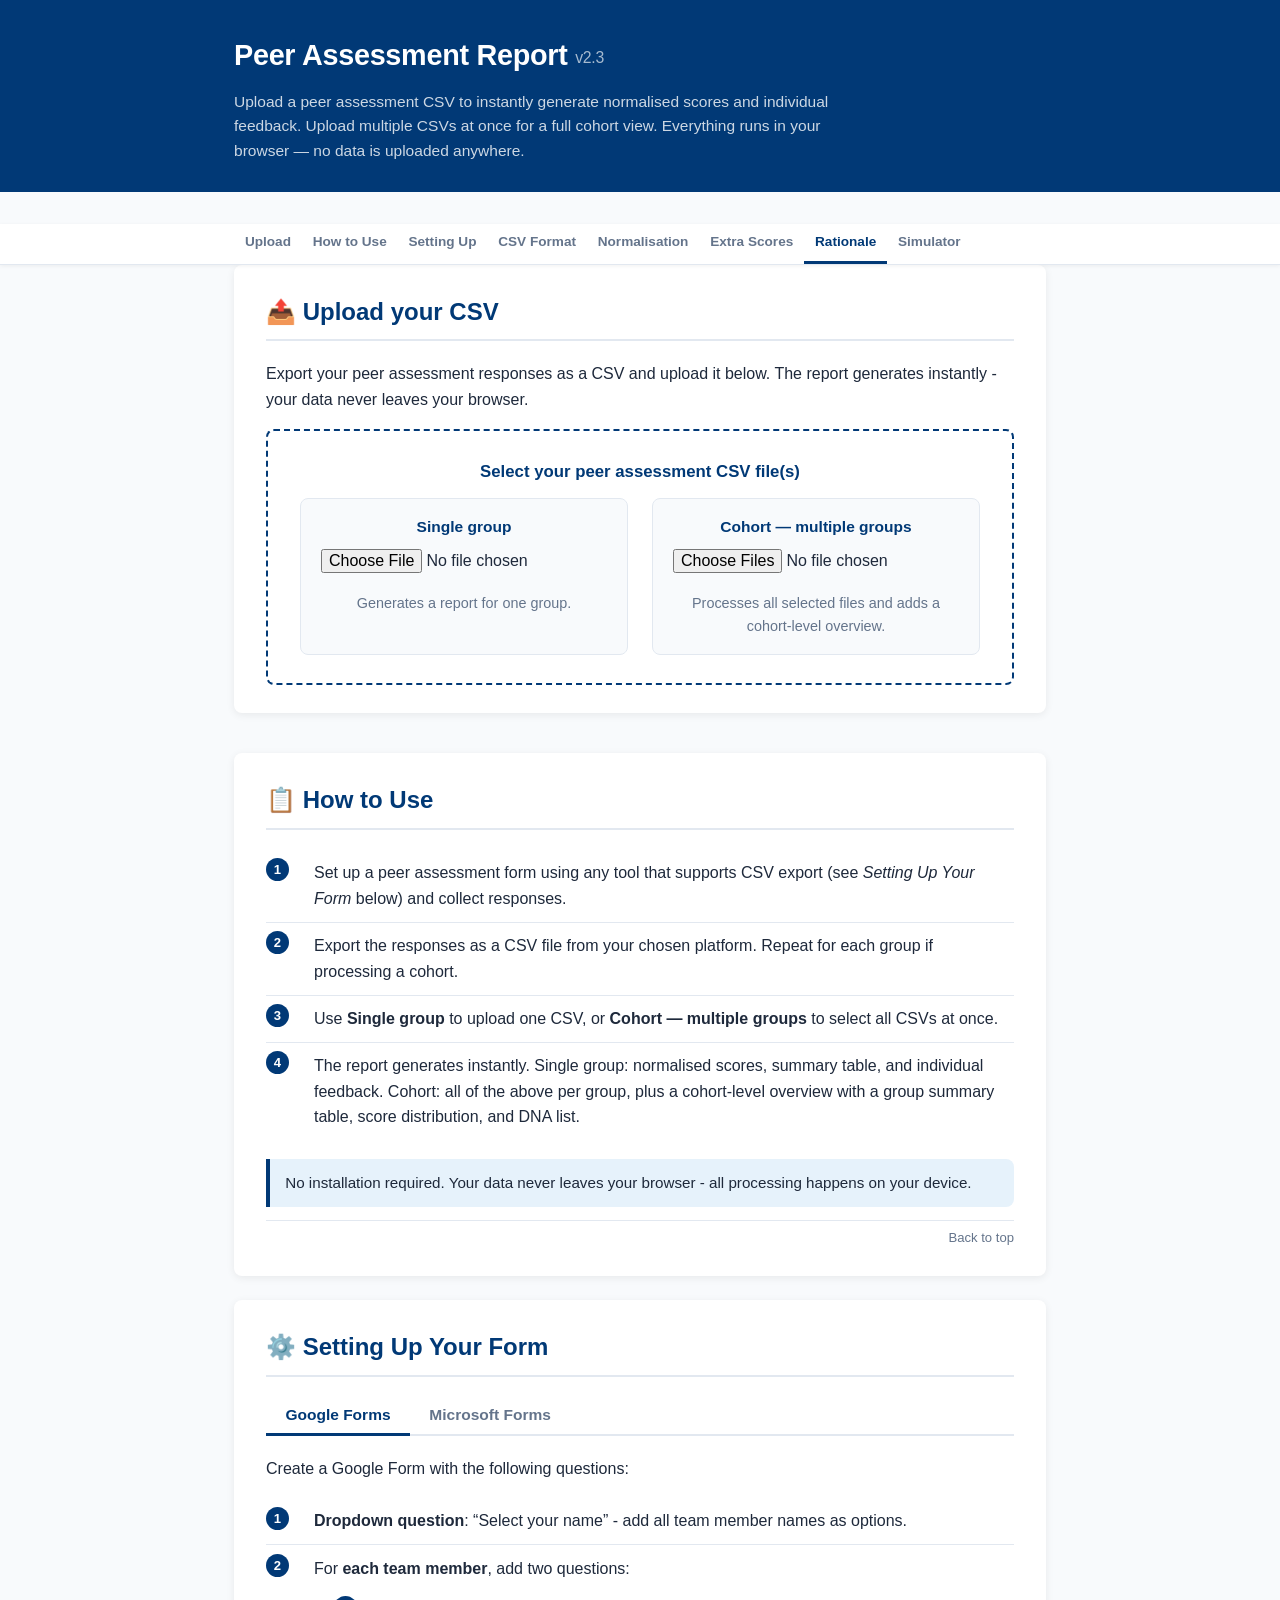
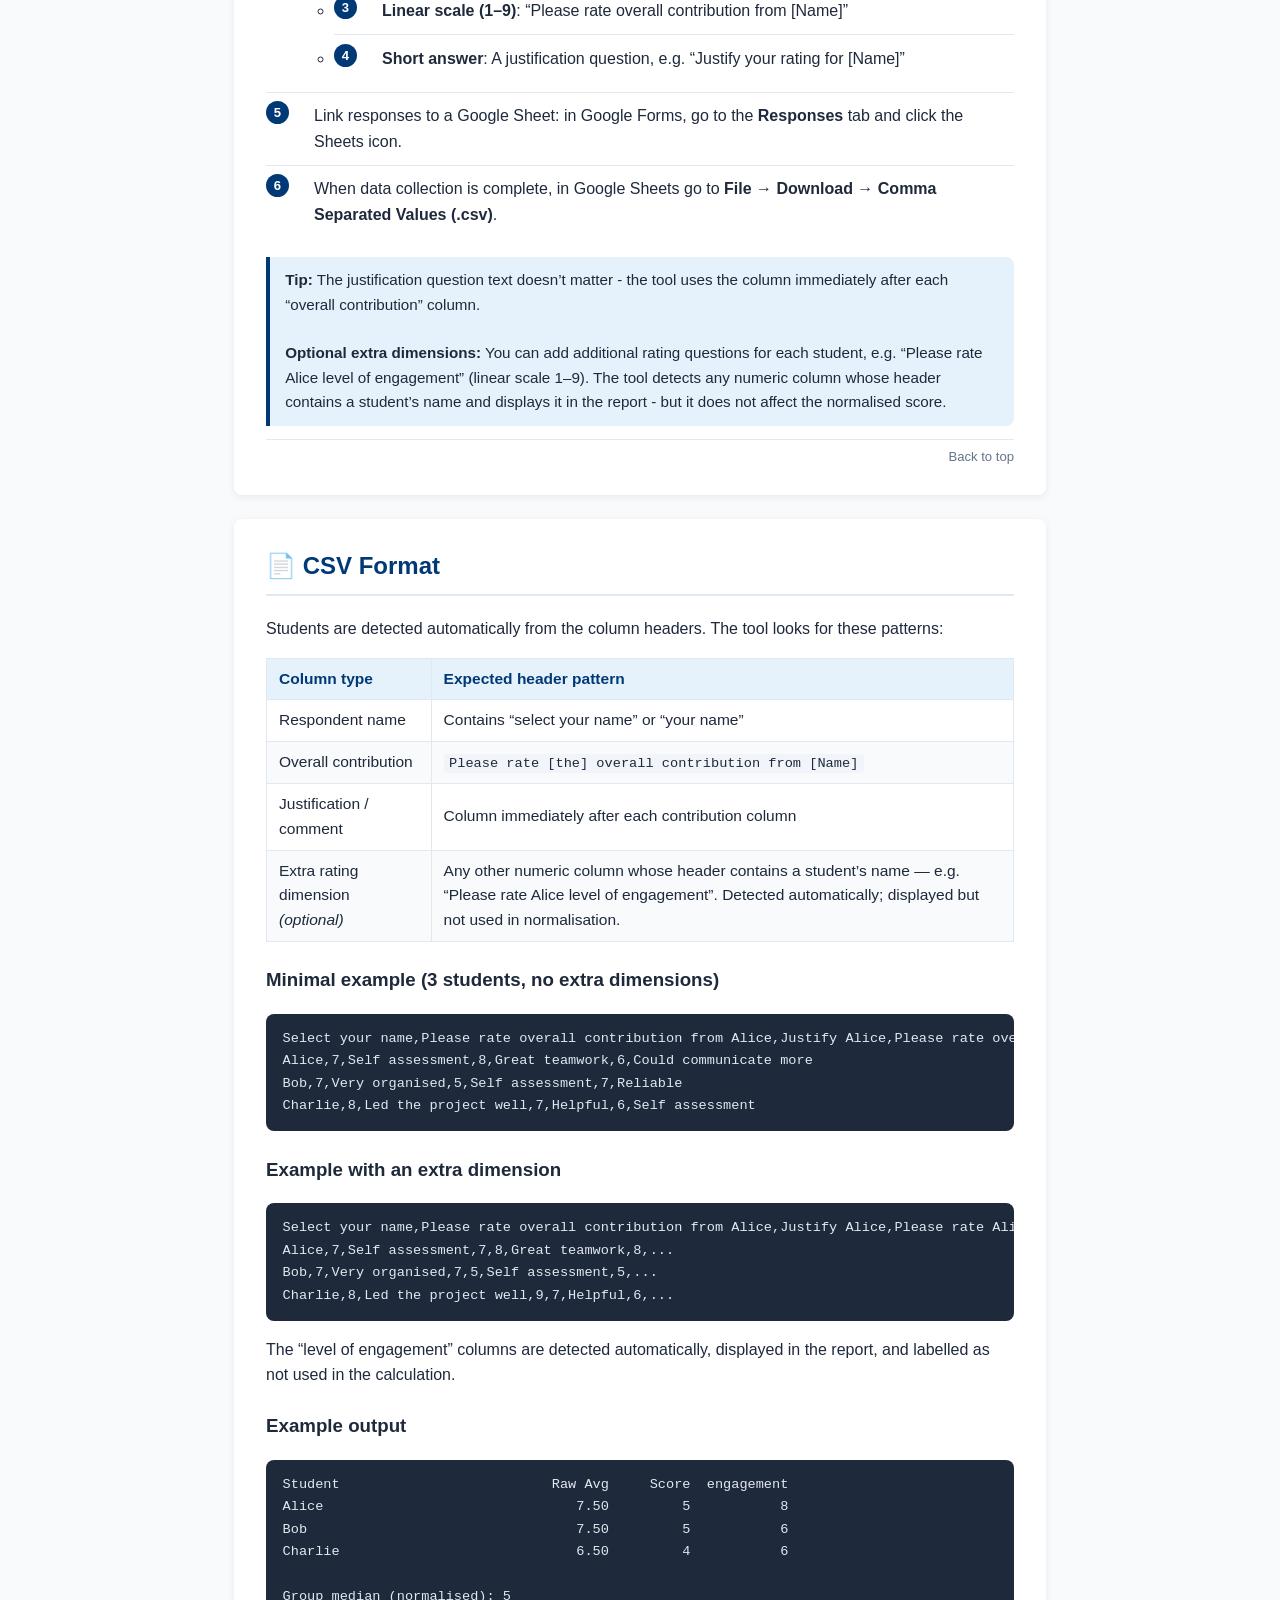
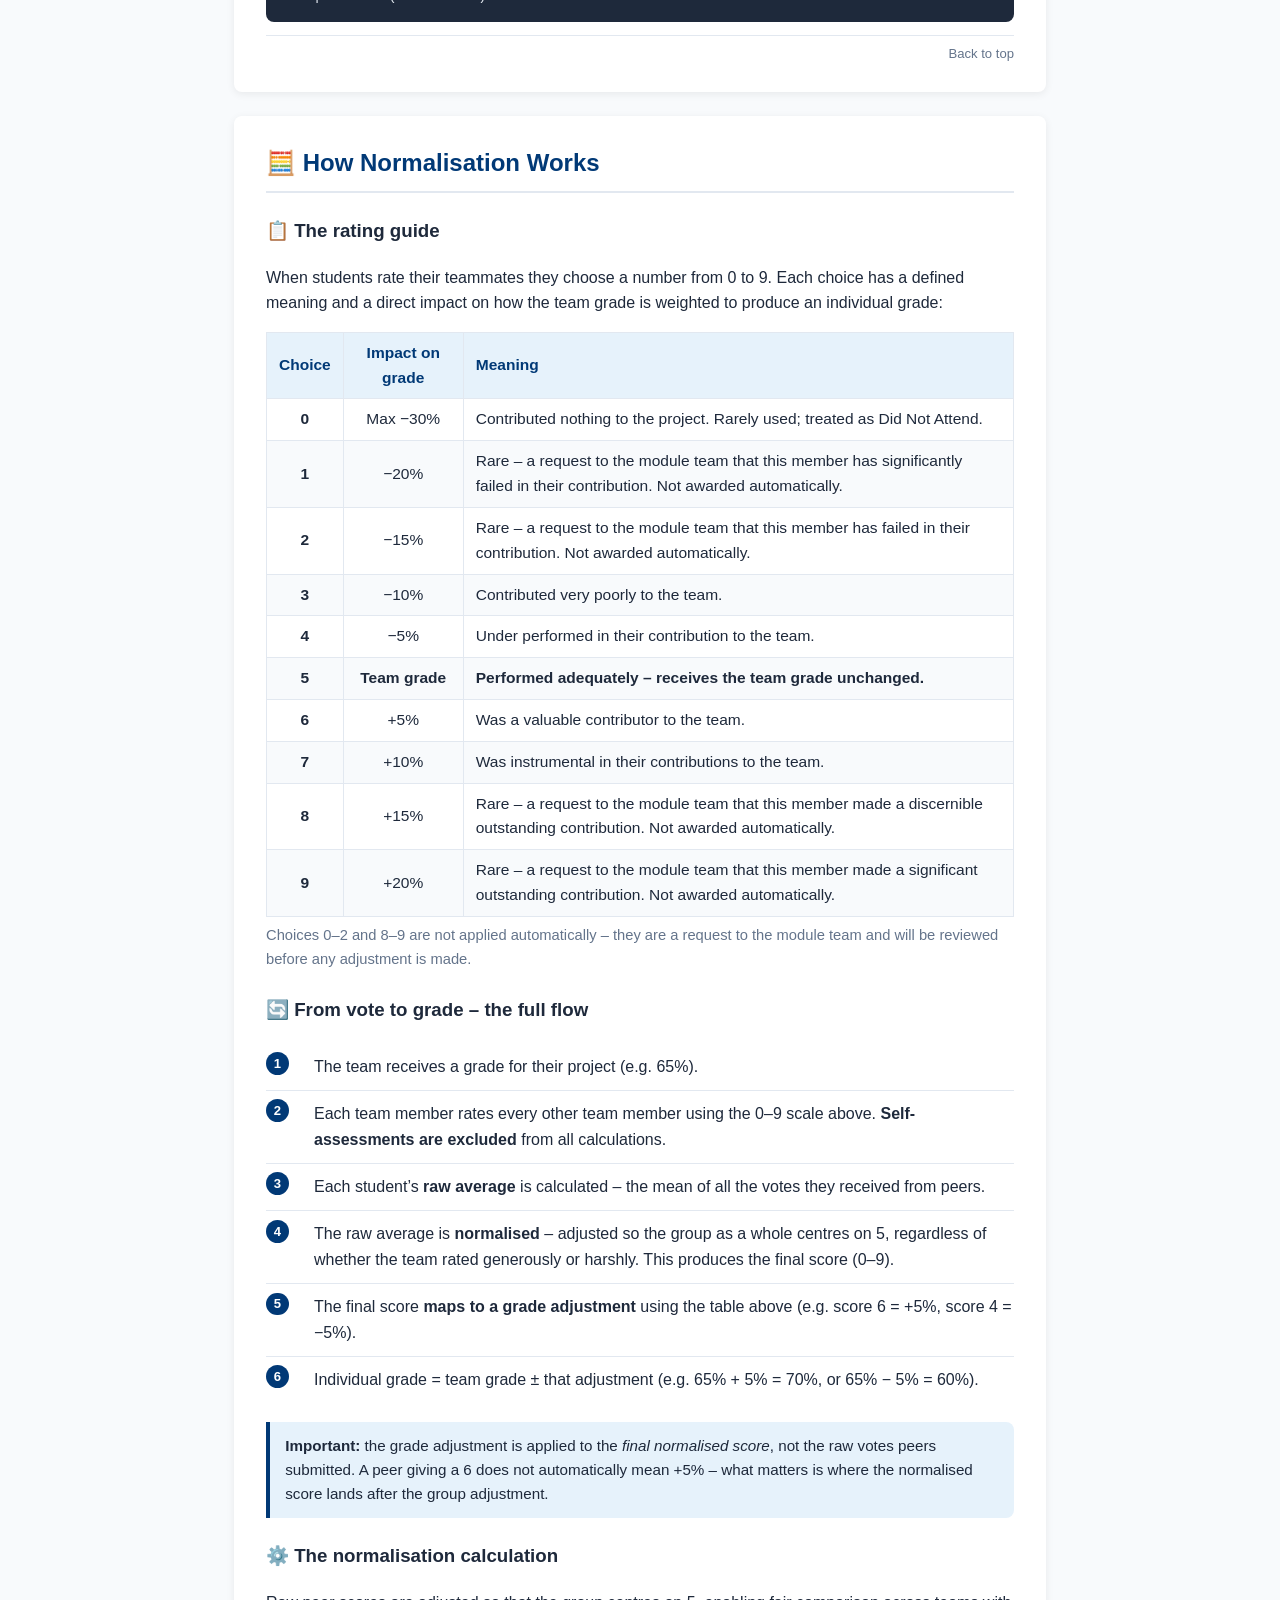
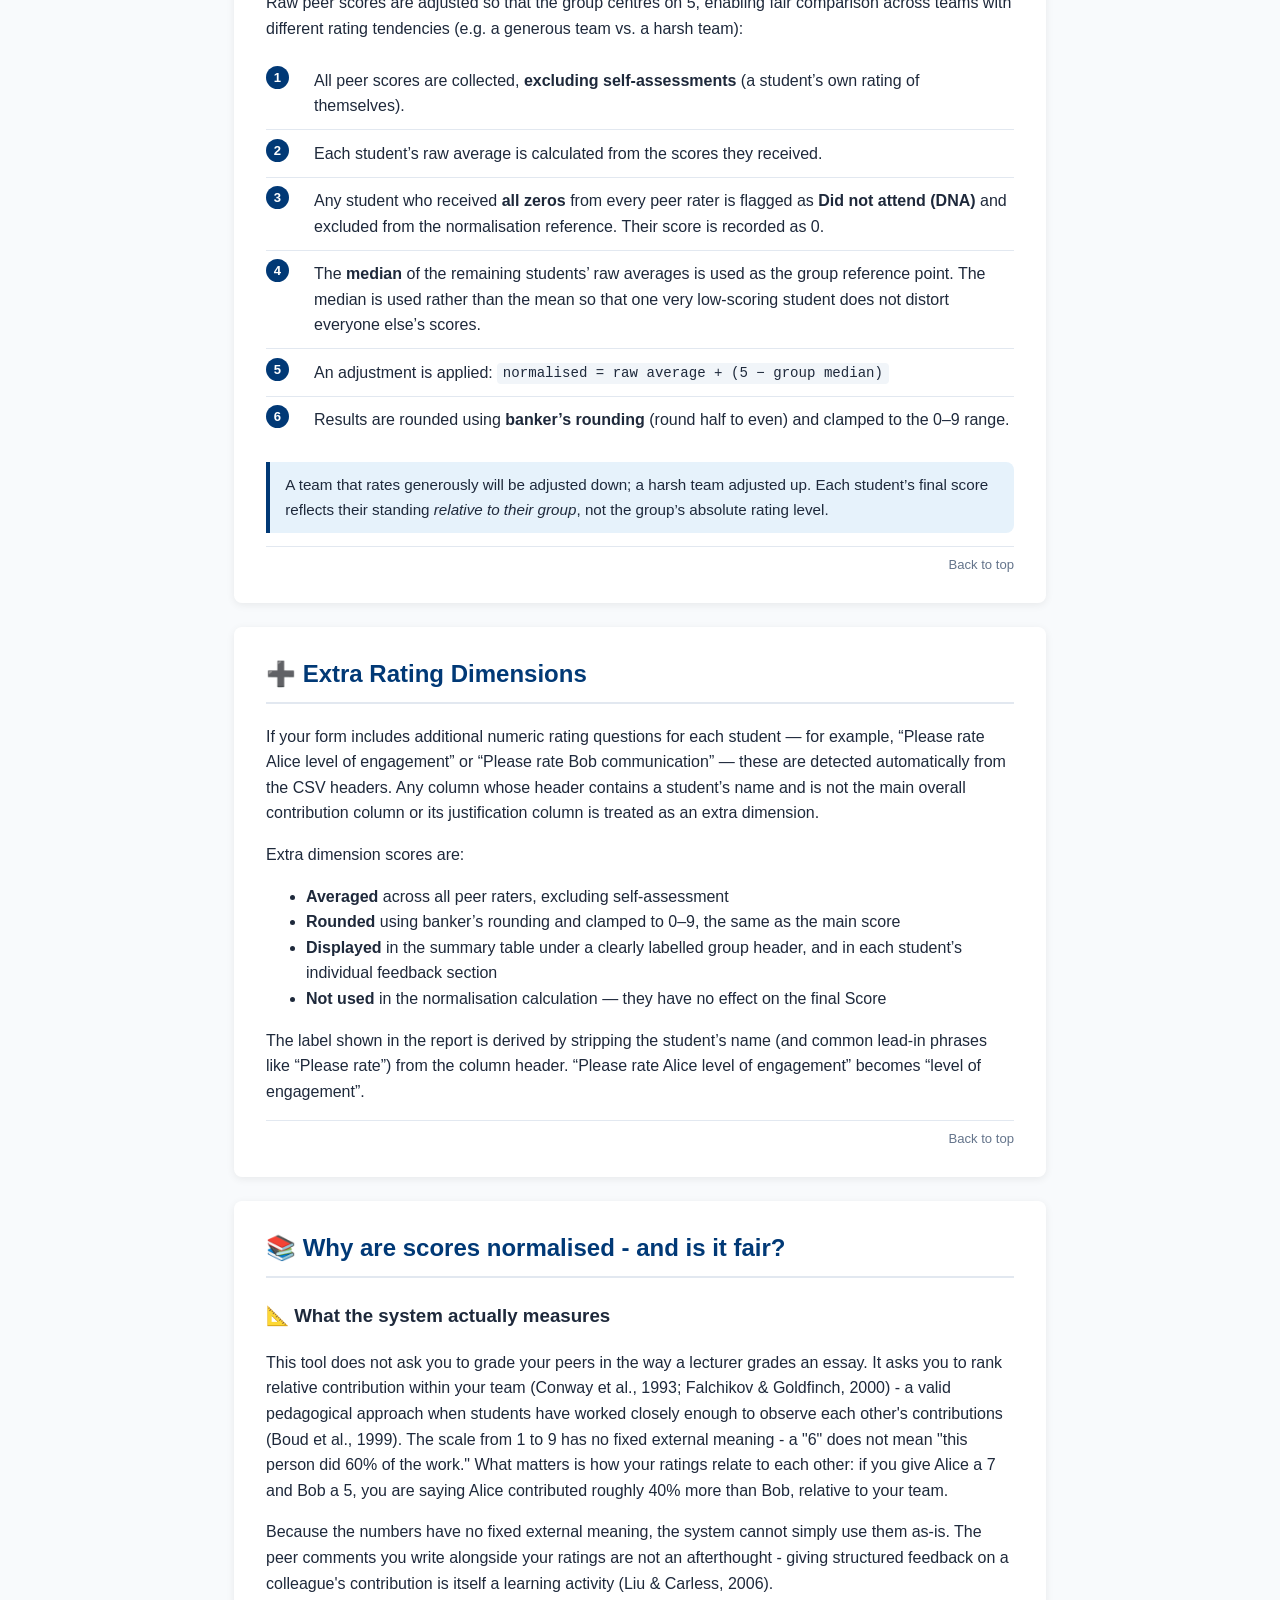
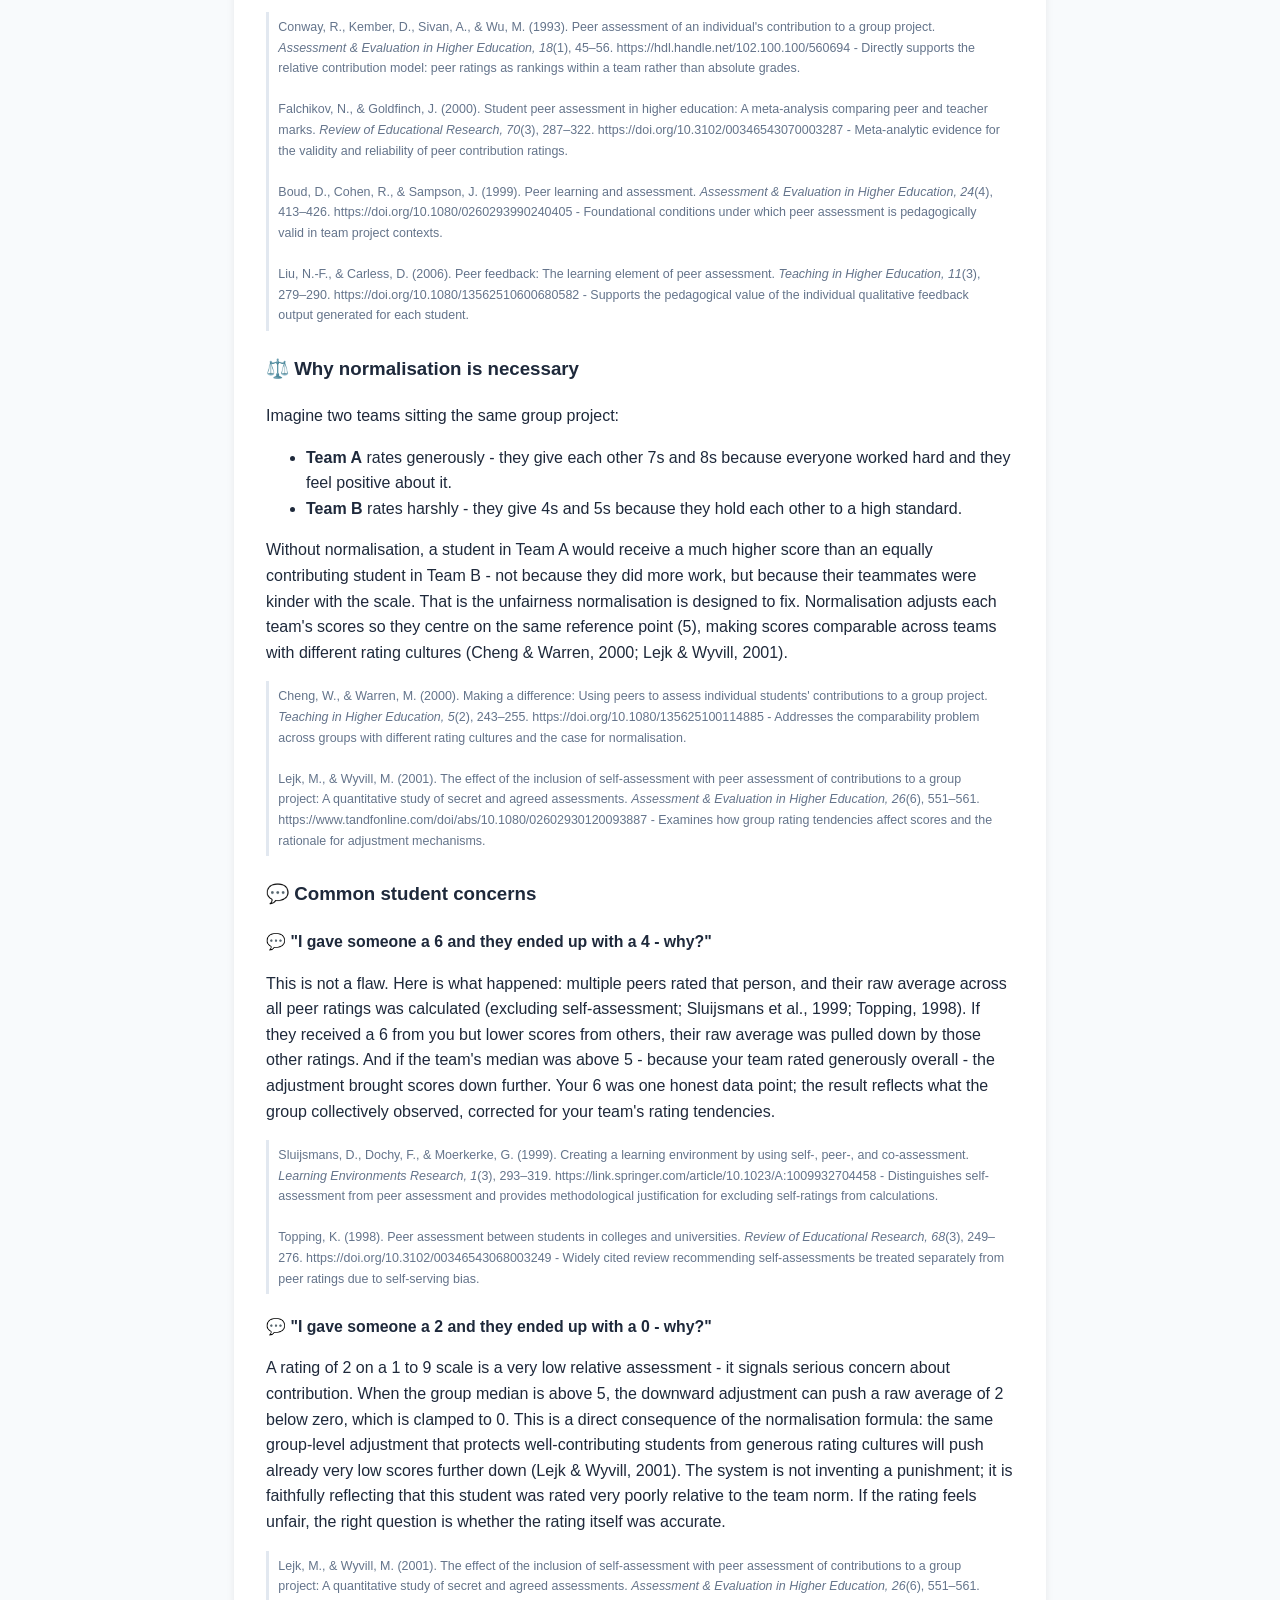
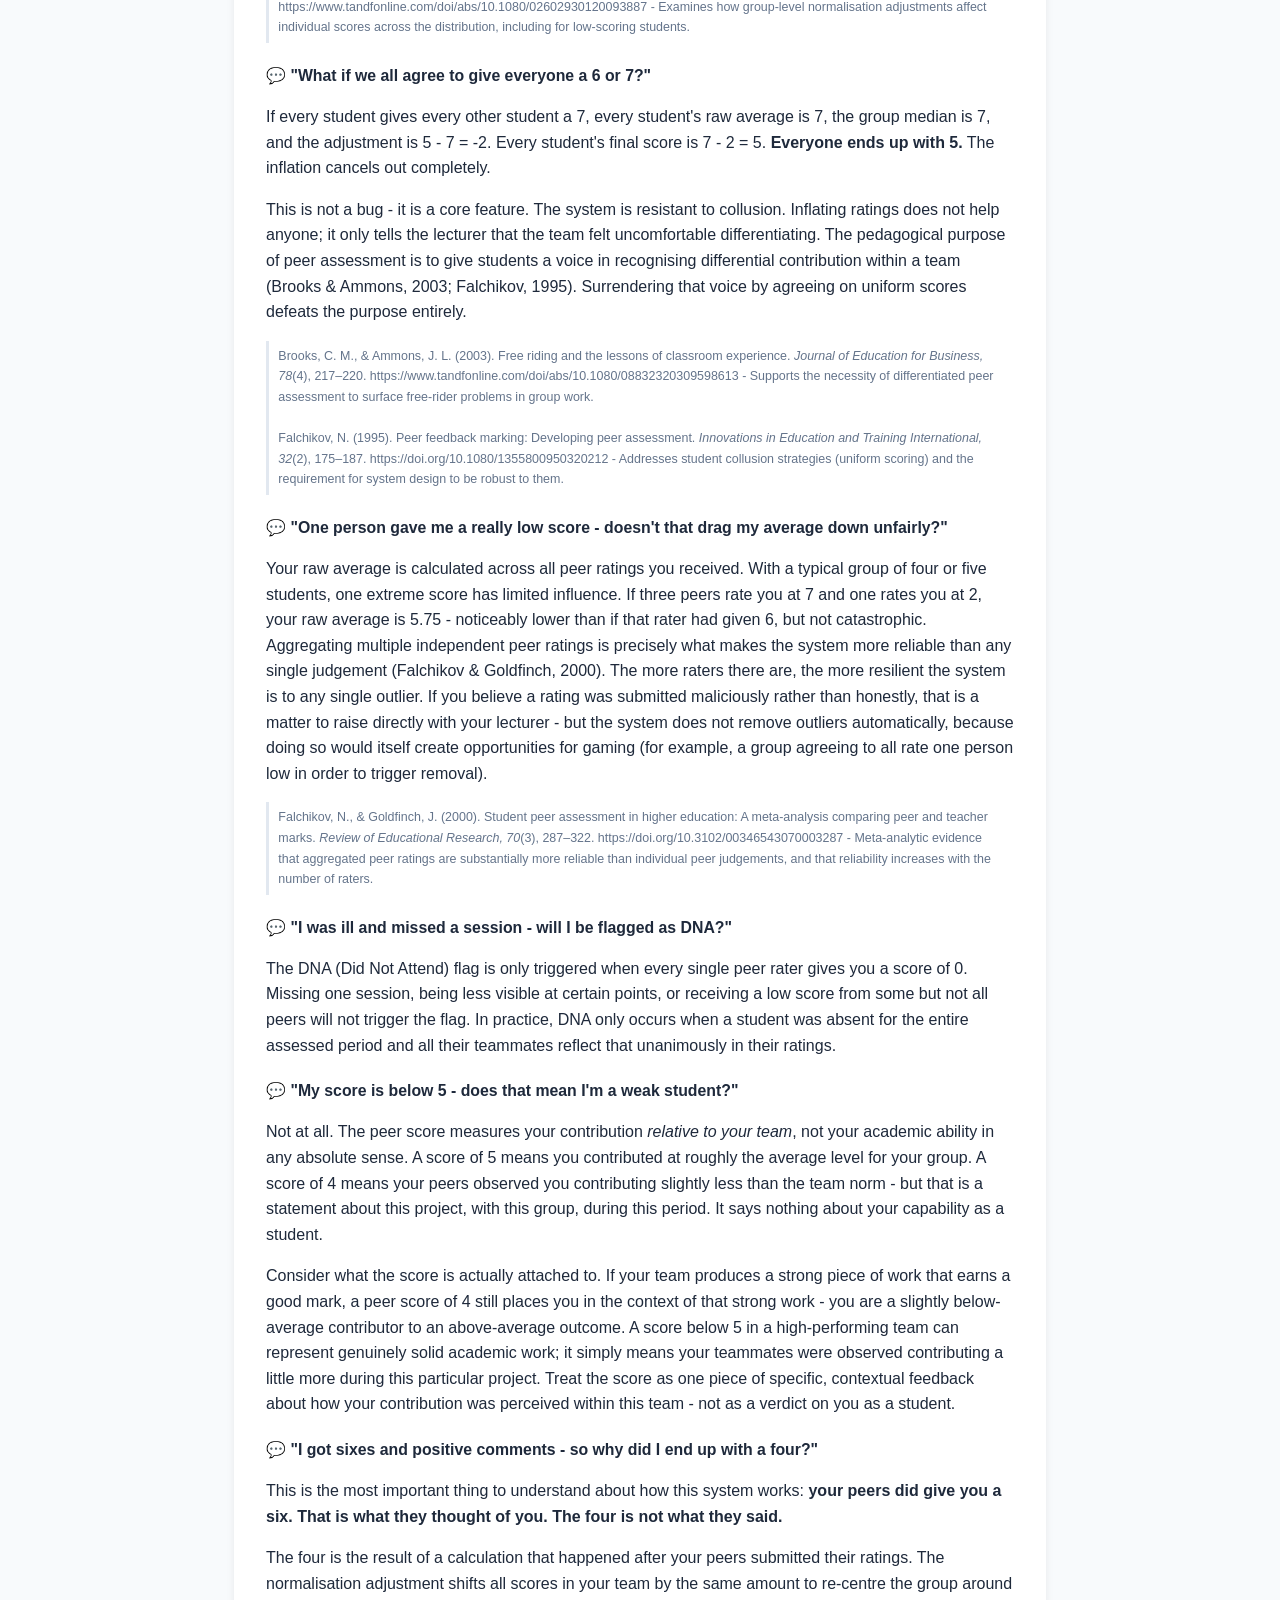
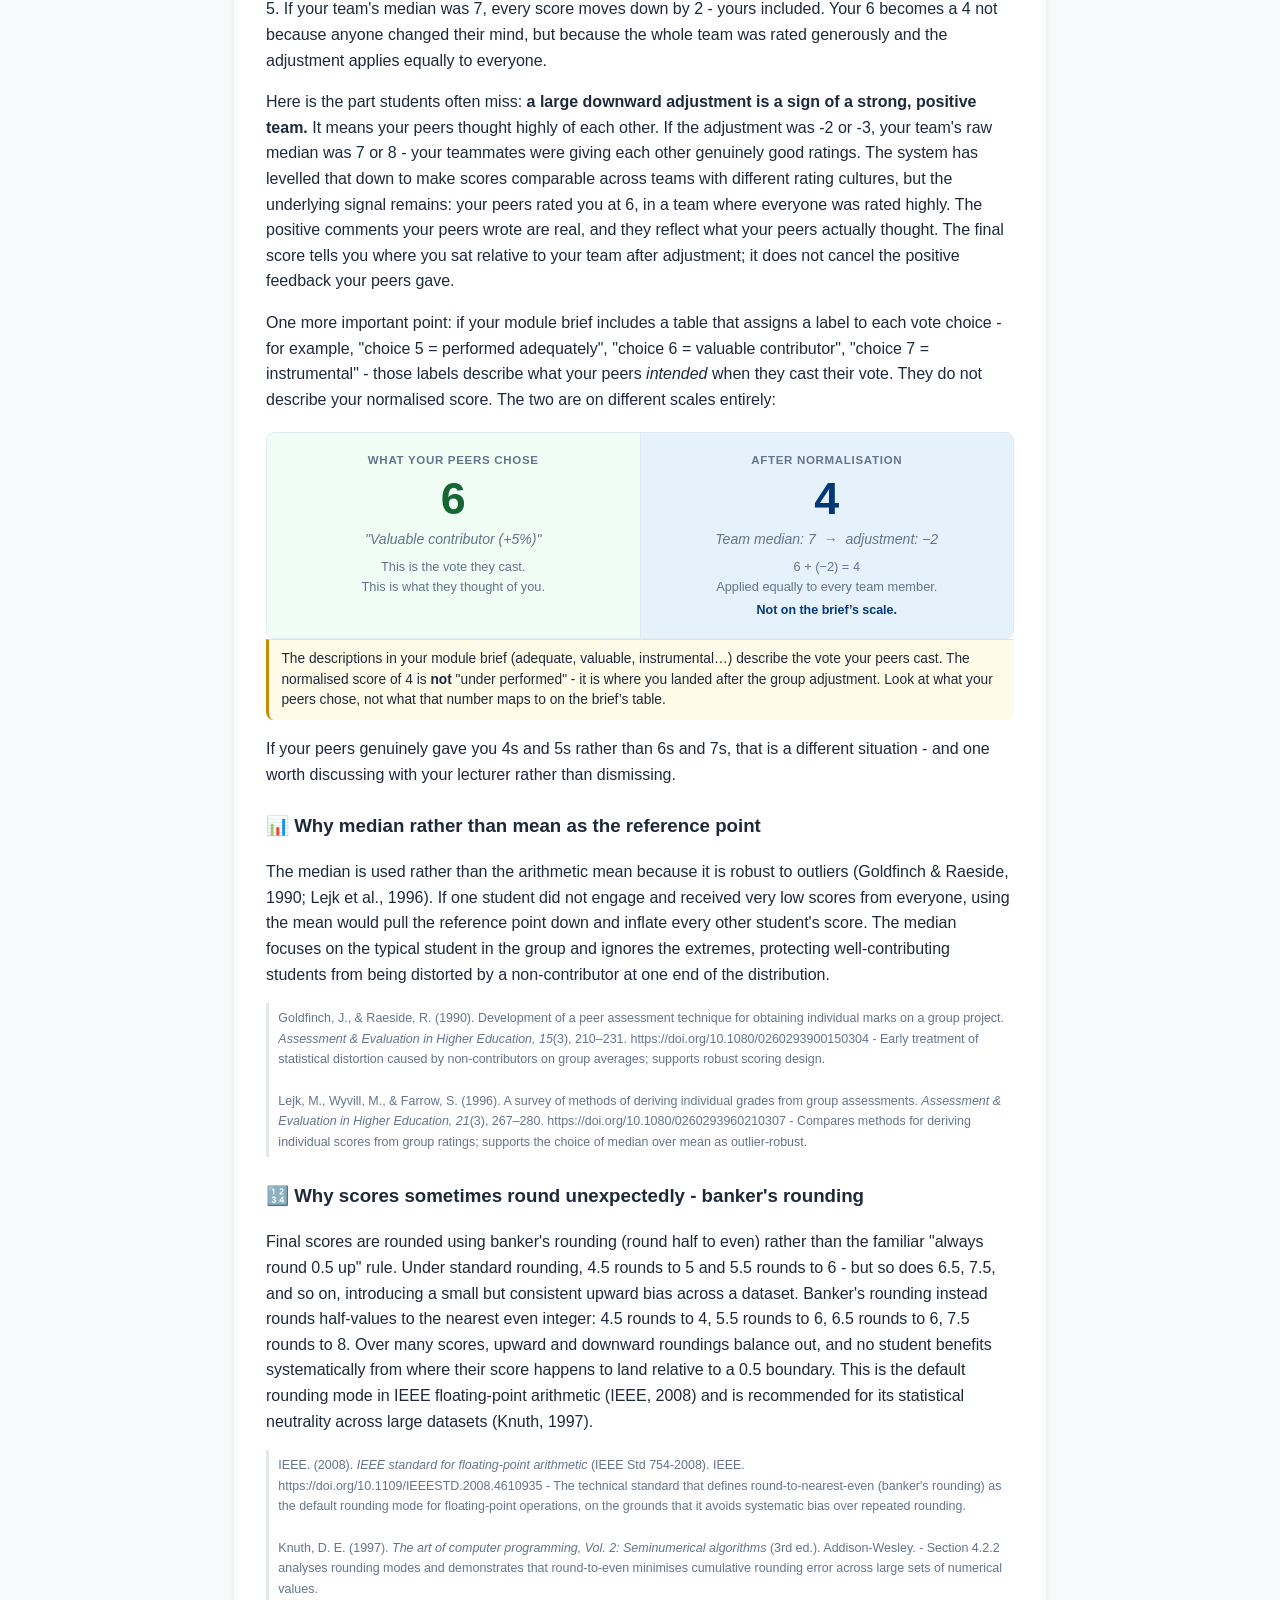
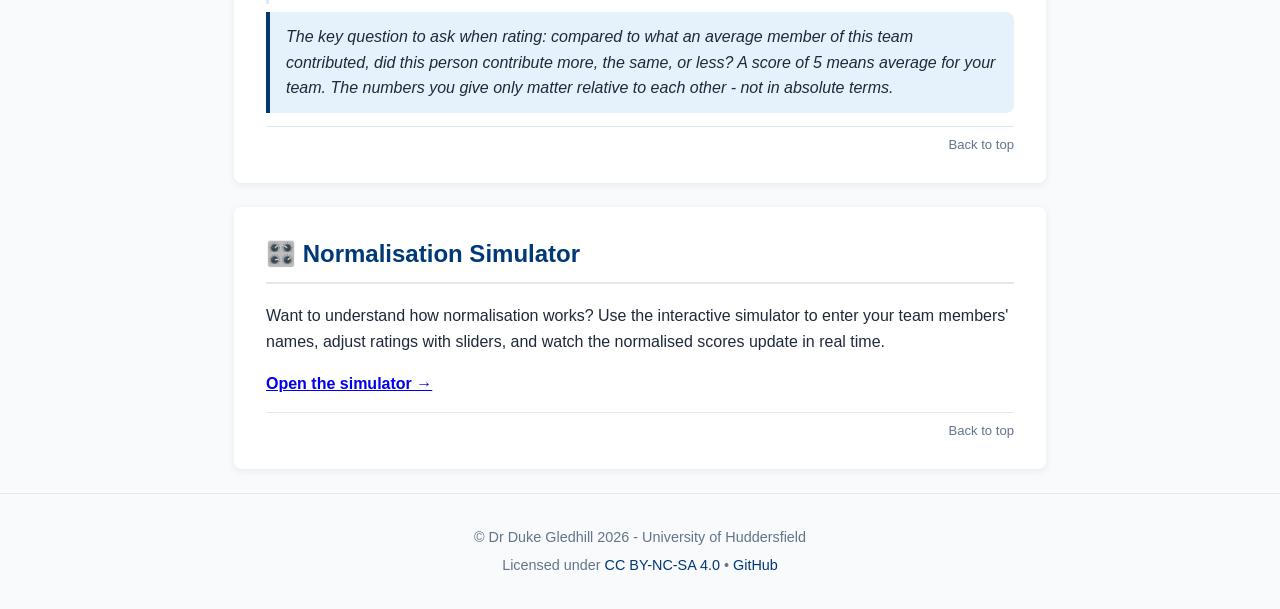
==== commit 7826f345: "Web v2.3: fix version display in header" ====
--- a/docs/index.html
+++ b/docs/index.html
@@ -104,7 +104,7 @@
 
 <header>
     <div class="container">
-        <h1>Peer Assessment Report <span class="version">v2.2</span></h1>
+        <h1>Peer Assessment Report <span class="version">v2.3</span></h1>
         <p class="subtitle">Upload a peer assessment CSV to instantly generate normalised scores and individual feedback. Upload multiple CSVs at once for a full cohort view. Everything runs in your browser &mdash; no data is uploaded anywhere.</p>
     </div>
 </header>
@@ -424,412 +424,14 @@
     </div>
 </footer>
 
+<script src="app.js"></script>
 <script>
-    // Section navigation: hash deep-linking and scroll-spy
-    const sectionIds = ['tool', 'how-to-use', 'setup', 'csv-format', 'normalisation', 'extra-scores', 'rationale', 'simulator'];
-
-    function activateNavLink(sectionId) {
-        document.querySelectorAll('.section-nav a[data-section]').forEach(a => {
-            a.classList.toggle('active', a.dataset.section === sectionId);
-        });
-    }
-
-    function scrollToSection(sectionId) {
-        const el = document.getElementById(sectionId);
-        if (el) el.scrollIntoView({ behavior: 'smooth', block: 'start' });
-    }
-
-    document.querySelectorAll('.section-nav a[data-section]').forEach(a => {
-        a.addEventListener('click', e => {
-            e.preventDefault();
-            const sectionId = a.dataset.section;
-            history.pushState(null, '', '#section=' + sectionId);
-            scrollToSection(sectionId);
-            activateNavLink(sectionId);
-        });
-    });
-
-    function handleHash() {
-        const hash = location.hash;
-        if (hash.startsWith('#section=')) {
-            const sectionId = hash.slice(9);
-            if (sectionIds.includes(sectionId)) {
-                scrollToSection(sectionId);
-                activateNavLink(sectionId);
-            }
-        }
-    }
-
-    window.addEventListener('load', handleHash);
-    window.addEventListener('hashchange', handleHash);
-
-    // Scroll-spy: activate a nav link only once its section top has scrolled
-    // past the sticky nav - i.e. the section is truly "current", not just visible.
-    const NAV_HEIGHT = 55;
-    window.addEventListener('scroll', () => {
-        let current = null;
-        for (const id of sectionIds) {
-            const el = document.getElementById(id);
-            if (el && el.getBoundingClientRect().top <= NAV_HEIGHT) current = id;
-        }
-        if (current) {
-            history.replaceState(null, '', '#section=' + current);
-            activateNavLink(current);
-        }
-    }, { passive: true });
-
-    function switchTab(btn, panelId) {
-        const tabs = btn.closest('.tabs');
-        tabs.querySelectorAll('.tab-btn').forEach(b => { b.classList.remove('active'); b.setAttribute('aria-selected', 'false'); });
-        tabs.querySelectorAll('.tab-panel').forEach(p => p.classList.remove('active'));
-        btn.classList.add('active');
-        btn.setAttribute('aria-selected', 'true');
-        document.getElementById(panelId).classList.add('active');
-    }
-
-    // Single group upload
-    document.getElementById('csvFile').addEventListener('change', function(e) {
-        const file = e.target.files[0];
-        if (!file) return;
-        const reader = new FileReader();
-        reader.onload = function(ev) {
-            const data = parseGroupData(ev.target.result, file.name);
-            document.getElementById('output').innerHTML = data ? renderReport(data) : '<p>No data found.</p>';
-        };
-        reader.readAsText(file);
-    });
-
-    // Cohort (multiple groups) upload
-    document.getElementById('csvFiles').addEventListener('change', function(e) {
-        const files = Array.from(e.target.files);
-        if (!files.length) return;
-        const results = new Array(files.length);
-        let loaded = 0;
-        files.forEach((file, idx) => {
-            const reader = new FileReader();
-            reader.onload = function(ev) {
-                results[idx] = parseGroupData(ev.target.result, file.name);
-                if (++loaded === files.length) {
-                    const groups = results.filter(Boolean);
-                    document.getElementById('output').innerHTML = groups.length ? renderCohortView(groups) : '<p>No valid data found.</p>';
-                }
-            };
-            reader.readAsText(file);
-        });
-    });
-
-    // CSV parser that preserves empty cells
-    function parseCSV(text) {
-      const rows = [];
-      let row = [];
-      let field = "";
-      let inQuotes = false;
-
-      // Normalise line endings
-      text = text.replace(/\r\n/g, "\n").replace(/\r/g, "\n");
-
-      for (let i = 0; i < text.length; i++) {
-        const c = text[i];
-        const next = text[i + 1];
-
-        if (inQuotes) {
-          if (c === '"' && next === '"') {
-            field += '"'; // escaped quote
-            i++;
-          } else if (c === '"') {
-            inQuotes = false;
-          } else {
-            field += c;
-          }
-        } else {
-          if (c === '"') {
-            inQuotes = true;
-          } else if (c === ",") {
-            row.push(field);
-            field = "";
-          } else if (c === "\n") {
-            row.push(field);
-            field = "";
-            // Skip completely empty trailing line
-            if (row.length > 1 || row[0].trim() !== "") rows.push(row);
-            row = [];
-          } else {
-            field += c;
-          }
-        }
-      }
-
-      // Last field/row
-      row.push(field);
-      if (row.length > 1 || row[0].trim() !== "") rows.push(row);
-
-      return rows;
-    }
-
-    function parseGroupData(text, filename) {
-        const rows = parseCSV(text);
-        if (!rows.length) return null;
-        const headers = rows[0];
-        const data = rows.slice(1);
-
-        // Extract students and columns
-        const overallPattern = /Please rate (?:the )?overall contribution from (.+)/i;
-        let students = {};
-        headers.forEach((header, i) => {
-            const match = overallPattern.exec(header);
-            if (match) {
-                const name = match[1].trim();
-                students[name] = {
-                    overall: i,
-                    justification: i + 1,
-                    extra: []
-                };
-            }
-        });
-        // Find respondent name column
-        let nameCol = headers.findIndex(h => /select your name|your name/i.test(h));
-
-        // Detect extra numeric rating columns for each student
-        const takenCols = new Set();
-        Object.values(students).forEach(cols => {
-            takenCols.add(cols.overall);
-            takenCols.add(cols.justification);
-        });
-        if (nameCol !== -1) takenCols.add(nameCol);
-
-        Object.entries(students).forEach(([name, cols]) => {
-            const nameEsc = name.replace(/[.*+?^${}()|[\]\\]/g, '\\$&');
-            const namePattern = new RegExp(nameEsc + "['\u2019]?s?\\s*", 'gi');
-            headers.forEach((header, j) => {
-                if (takenCols.has(j)) return;
-                if (header.toLowerCase().includes(name.toLowerCase())) {
-                    let label = header.replace(namePattern, '').trim();
-                    label = label.replace(/^\s*please\s+rate\s*/i, '').trim();
-                    label = label.replace(/^[\s\-\u2013\u2014:]+/, '').trim();
-                    if (!label) label = header;
-                    cols.extra.push({col: j, label});
-                    takenCols.add(j);
-                }
-            });
-        });
-
-        function bankersRound(n) {
-            const f = Math.floor(n);
-            const frac = n - f;
-            if (frac !== 0.5 && frac !== -0.5) return Math.round(n);
-            return (f % 2 === 0) ? f : f + 1;
-        }
-
-        // Calculate raw averages, collect all scores, detect non-attendees
-        let rawAvgs = {}, nonAttendees = new Set(), extraAvgs = {};
-        Object.entries(students).forEach(([student, cols]) => {
-            let scores = [];
-            let extraScores = {};
-            (cols.extra || []).forEach(ec => { extraScores[ec.label] = []; });
-            data.forEach(row => {
-                const rater = nameCol !== -1 ? row[nameCol] : null;
-                if (rater === student) return;
-                const score = parseInt(row[cols.overall]);
-                if (!isNaN(score)) {
-                    scores.push(score);
-                }
-                (cols.extra || []).forEach(ec => {
-                    const s = parseInt(row[ec.col]);
-                    if (!isNaN(s)) extraScores[ec.label].push(s);
-                });
-            });
-            rawAvgs[student] = scores.length ? scores.reduce((a,b) => a+b,0)/scores.length : 0;
-            // Flag students who received all-zero scores from every peer rater
-            if (scores.length > 0 && scores.every(s => s === 0)) {
-                nonAttendees.add(student);
-            }
-            extraAvgs[student] = {};
-            Object.entries(extraScores).forEach(([label, vals]) => {
-                const avg = vals.length ? vals.reduce((a,b)=>a+b,0)/vals.length : 0;
-                extraAvgs[student][label] = Math.max(0, Math.min(9, bankersRound(avg)));
-            });
-        });
-
-        // Normalise scores: use median of attendee raw averages as the reference.
-        // Non-attendees are excluded so they don't compress everyone else's scores.
-        const target = 5;
-        const rawAvgValues = Object.entries(rawAvgs)
-            .filter(([student]) => !nonAttendees.has(student))
-            .map(([, avg]) => avg)
-            .sort((a, b) => a - b);
-        const groupMean = rawAvgValues.length ? rawAvgValues[Math.floor(rawAvgValues.length / 2)] : 0;
-        const adjustment = target - groupMean;
-        let normalised = {};
-        Object.entries(rawAvgs).forEach(([student, raw]) => {
-            if (nonAttendees.has(student)) {
-                normalised[student] = 0;
-            } else {
-                let normScore = raw + adjustment;
-                normScore = bankersRound(normScore);
-                normScore = Math.max(0, Math.min(9, normScore));
-                normalised[student] = normScore;
-            }
-        });
-
-        // Extract comments
-        let comments = {};
-        Object.entries(students).forEach(([student, cols]) => {
-            comments[student] = [];
-            data.forEach(row => {
-                const rater = nameCol !== -1 ? row[nameCol] : null;
-                if (rater === student) return;
-                let comment = (row[cols.justification]||'').trim();
-                // Filter out comments that are just numbers (likely from adjacent columns)
-                if (comment && !/^\d+$/.test(comment)) comments[student].push(comment);
-            });
-        });
-
-        return {filename, students, rawAvgs, normalised, comments, groupMean, adjustment, nonAttendees, extraAvgs};
-    }
-
-    function renderReport({students, rawAvgs, normalised, comments, groupMean, adjustment, nonAttendees, extraAvgs}) {
-        const studentList = Object.keys(students);
-        // Determine extra column labels from the first student
-        const firstCols = students[studentList[0]] || {};
-        const extraLabels = (firstCols.extra || []).map(ec => ec.label);
-
-        let html = '';
-        html += `<h2>Summary Statistics</h2>`;
-        html += `<p>Total students: ${studentList.length}</p>`;
-        html += `<table><thead><tr><th></th><th></th></tr></thead><tbody>`;
-        html += `<tr><td>Group median (raw)</td><td>${groupMean.toFixed(2)}</td></tr>`;
-        html += `<tr><td>Normalisation adjustment</td><td>${adjustment >= 0 ? '+' : ''}${adjustment.toFixed(2)}</td></tr>`;
-        html += `<tr><td>Target</td><td>5</td></tr>`;
-        html += `</tbody></table>`;
-        if (nonAttendees.size > 0) {
-            html += `<p><em>Non-attendees excluded from normalisation: ${[...nonAttendees].join(', ')}</em></p>`;
-        }
-
-        html += `<h2>Summary Table</h2>`;
-        let tableHead = `<thead>`;
-        if (extraLabels.length) {
-            tableHead += `<tr><th colspan="3"></th><th colspan="${extraLabels.length}" style="text-align:center;background:var(--amber-bg);color:var(--amber-text);font-size:0.8em;letter-spacing:0.03em;border-bottom:none;">Extra scores (not used in the calculations)</th></tr>`;
-        }
-        const extraHeaders = extraLabels.map(lbl => `<th style="background:var(--amber-bg);color:var(--amber-text);">${lbl}</th>`).join('');
-        tableHead += `<tr><th>Student</th><th>Raw Avg</th><th>Score</th>${extraHeaders}</tr></thead>`;
-        html += `<table>${tableHead}<tbody>`;
-        studentList.forEach((student) => {
-            const scoreDisplay = nonAttendees.has(student) ? 'DNA' : normalised[student];
-            const extraCells = extraLabels.map(lbl => {
-                const avg = (extraAvgs[student] || {})[lbl];
-                return `<td style="background:var(--amber-bg);">${avg !== undefined ? avg : '-'}</td>`;
-            }).join('');
-            html += `<tr><td>${student}</td><td>${rawAvgs[student].toFixed(2)}</td><td>${scoreDisplay}</td>${extraCells}</tr>`;
-        });
-        html += `</tbody></table>`;
-
-        // Group stats - exclude non-attendees
-        const normVals = studentList.filter(s => !nonAttendees.has(s)).map(s => normalised[s]);
-        const grpMedian = normVals.length ? [...normVals].sort((a,b)=>a-b)[Math.floor(normVals.length/2)] : 0;
-        html += `<p><b>Group median (normalised):</b> ${grpMedian}</p>`;
-
-        html += `<h2>Individual Feedback</h2>`;
-        studentList.forEach(student => {
-            html += `<div class="feedback-card">`;
-            html += `<h3>${student}</h3>`;
-            if (nonAttendees.has(student)) {
-                html += `<p><b>Score:</b> 0 <em>(Did not attend - excluded from group normalisation)</em></p>`;
-            } else {
-                html += `<p><b>Score:</b> ${normalised[student]}</p>`;
-            }
-            if (extraLabels.length) {
-                const studentExtra = extraAvgs[student] || {};
-                const extraRows = extraLabels.map(lbl => {
-                    const avg = studentExtra[lbl];
-                    return `<tr><td>${lbl}</td><td>${avg !== undefined ? avg : '-'}</td></tr>`;
-                }).join('');
-                html += `<p style="margin-bottom:0.3em;"><b>Extra scores</b> <span style="font-size:0.82em;color:var(--amber-text);">(not used in calculations)</span></p>`;
-                html += `<table style="width:auto;margin:0 0 0.75em;font-size:0.9em;"><thead><tr><th>Dimension</th><th>Peer avg</th></tr></thead><tbody>${extraRows}</tbody></table>`;
-            }
-            if (comments[student].length) {
-                html += `<b>Peer Comments:</b><ul>`;
-                comments[student].forEach(comment => {
-                    html += `<li>${comment}</li>`;
-                });
-                html += `</ul>`;
-            } else {
-                html += `<b>Peer Comments:</b> <em>(No comments provided)</em>`;
-            }
-            html += `</div>`;
-        });
-        return html;
-    }
-
-    function renderCohortView(groups) {
-        const totalStudents = groups.reduce((n, g) => n + Object.keys(g.students).length, 0);
-        const totalDNA = groups.reduce((n, g) => n + g.nonAttendees.size, 0);
-
-        let html = `<h2>&#x1F4CA; Cohort Overview</h2>`;
-        html += `<p>${groups.length} group${groups.length !== 1 ? 's' : ''} &bull; ${totalStudents} students total &bull; ${totalDNA} DNA flag${totalDNA !== 1 ? 's' : ''}</p>`;
-
-        // Group summary table
-        html += `<h3>Group Summary</h3>`;
-        html += `<table><thead><tr>`;
-        html += `<th>Group</th><th>Students</th><th>DNA</th><th>Median (raw)</th><th>Adjustment</th><th>Score range</th><th>Median (norm)</th>`;
-        html += `</tr></thead><tbody>`;
-        groups.forEach(g => {
-            const studentList = Object.keys(g.students);
-            const normVals = studentList
-                .filter(s => !g.nonAttendees.has(s))
-                .map(s => g.normalised[s])
-                .sort((a, b) => a - b);
-            const grpNormMedian = normVals.length ? normVals[Math.floor(normVals.length / 2)] : '&ndash;';
-            const scoreRange = normVals.length ? `${normVals[0]}&ndash;${normVals[normVals.length - 1]}` : '&ndash;';
-            html += `<tr>`;
-            html += `<td>${g.filename}</td>`;
-            html += `<td>${studentList.length}</td>`;
-            html += `<td>${g.nonAttendees.size || '&ndash;'}</td>`;
-            html += `<td>${g.groupMean.toFixed(2)}</td>`;
-            html += `<td>${g.adjustment >= 0 ? '+' : ''}${g.adjustment.toFixed(2)}</td>`;
-            html += `<td>${scoreRange}</td>`;
-            html += `<td>${grpNormMedian}</td>`;
-            html += `</tr>`;
-        });
-        html += `</tbody></table>`;
-
-        // Score distribution across all groups
-        const dist = Array(10).fill(0);
-        groups.forEach(g => {
-            Object.entries(g.normalised).forEach(([student, score]) => {
-                if (!g.nonAttendees.has(student)) dist[score]++;
-            });
-        });
-        html += `<h3>Score Distribution (all students, excluding DNA)</h3>`;
-        html += `<table><thead><tr><th>Score</th>`;
-        dist.forEach((_, i) => { html += `<th style="text-align:center;">${i}</th>`; });
-        html += `</tr></thead><tbody><tr><td>Count</td>`;
-        dist.forEach(c => { html += `<td style="text-align:center;">${c || '&ndash;'}</td>`; });
-        html += `</tr></tbody></table>`;
-
-        // DNA list
-        if (totalDNA > 0) {
-            html += `<h3>Did Not Attend</h3><ul>`;
-            groups.forEach(g => {
-                g.nonAttendees.forEach(name => {
-                    html += `<li>${name} <span style="color:var(--text-muted);font-size:0.9em;">(${g.filename})</span></li>`;
-                });
-            });
-            html += `</ul>`;
-        }
-
-        // Individual group reports as collapsibles
-        html += `<h2>Individual Group Reports</h2>`;
-        groups.forEach(g => {
-            const n = Object.keys(g.students).length;
-            const dnaSuffix = g.nonAttendees.size ? `, ${g.nonAttendees.size} DNA` : '';
-            html += `<details class="group-report">`;
-            html += `<summary>${g.filename} <span style="font-weight:normal;color:var(--text-muted);font-size:0.88em;">(${n} student${n !== 1 ? 's' : ''}${dnaSuffix})</span></summary>`;
-            html += `<div class="group-report-body">${renderReport(g)}</div>`;
-            html += `</details>`;
-        });
-
-        return html;
-    }
+    /*
+     * switchTab() is called from onclick attributes in the HTML above.
+     * It is defined in app.js (loaded first), so it is available here.
+     * This inline block exists only to document that dependency.
+     */
+
 </script>
 </body>
 </html>
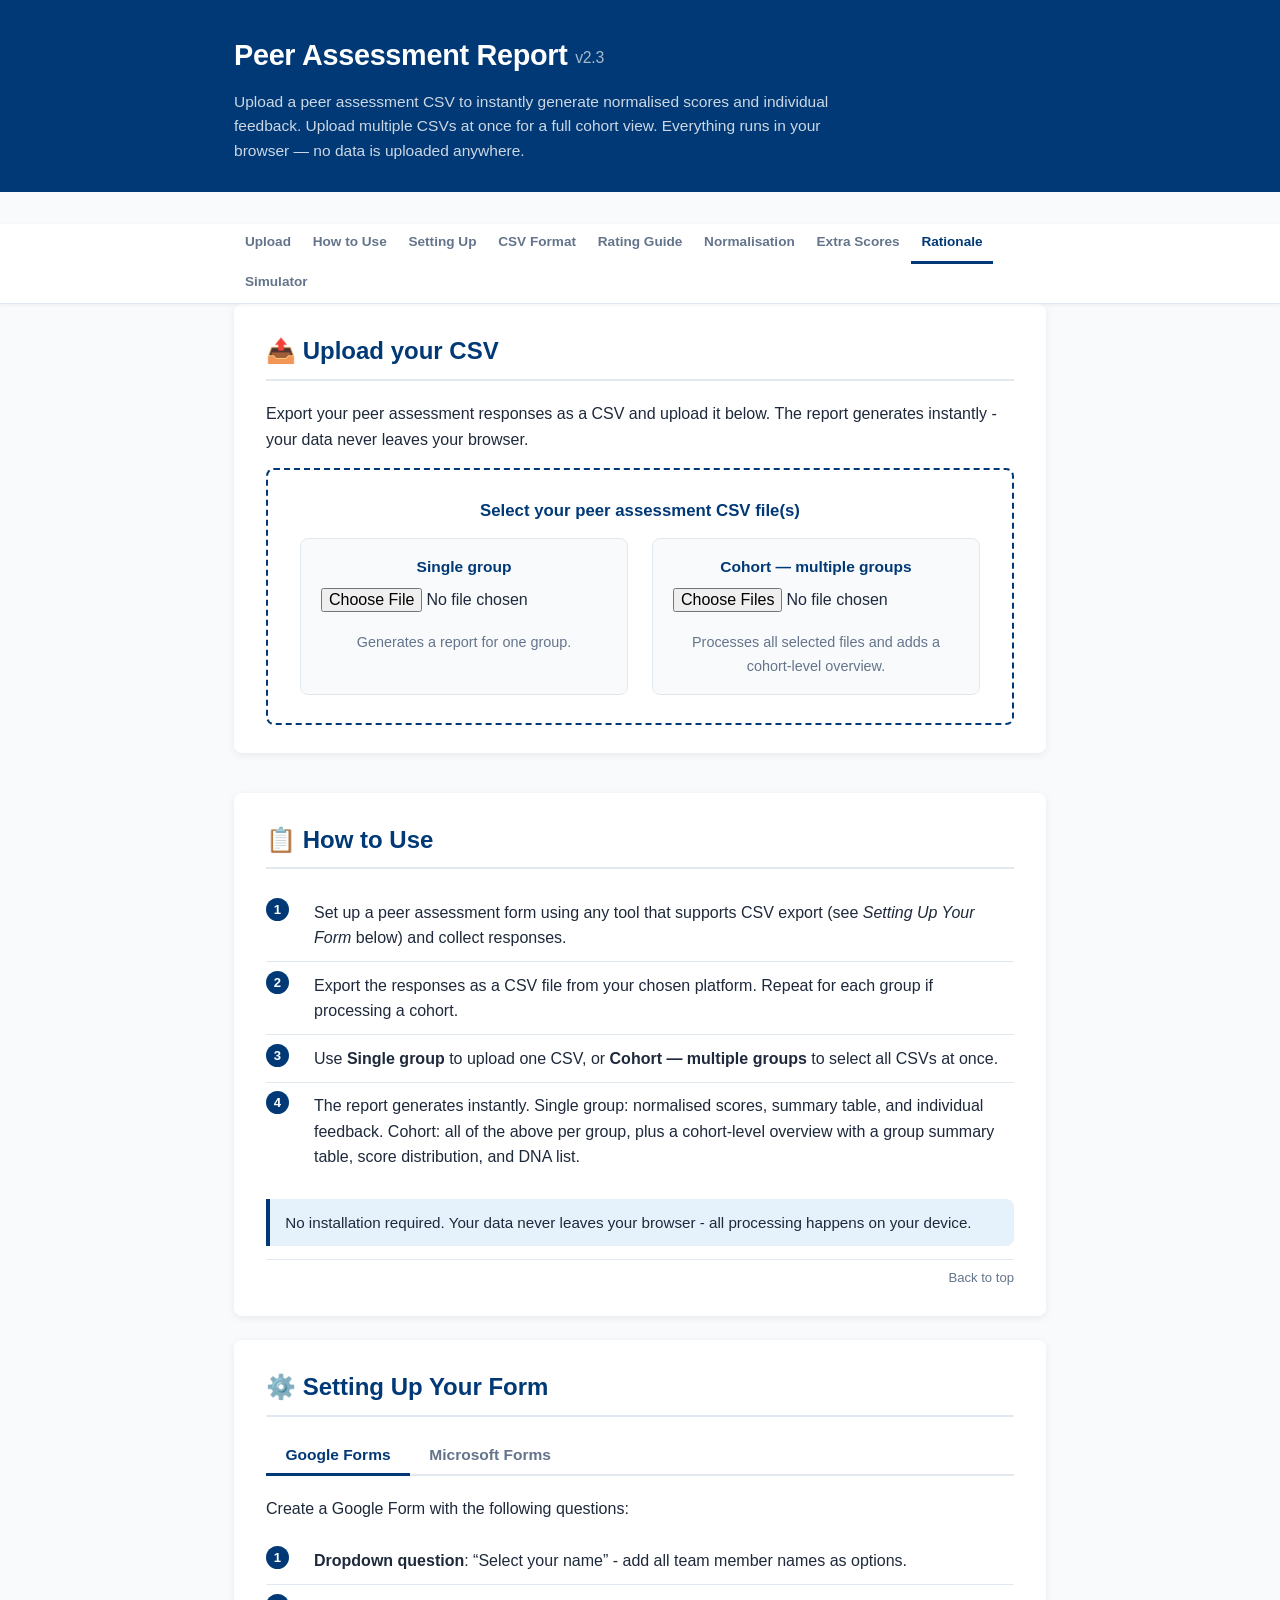
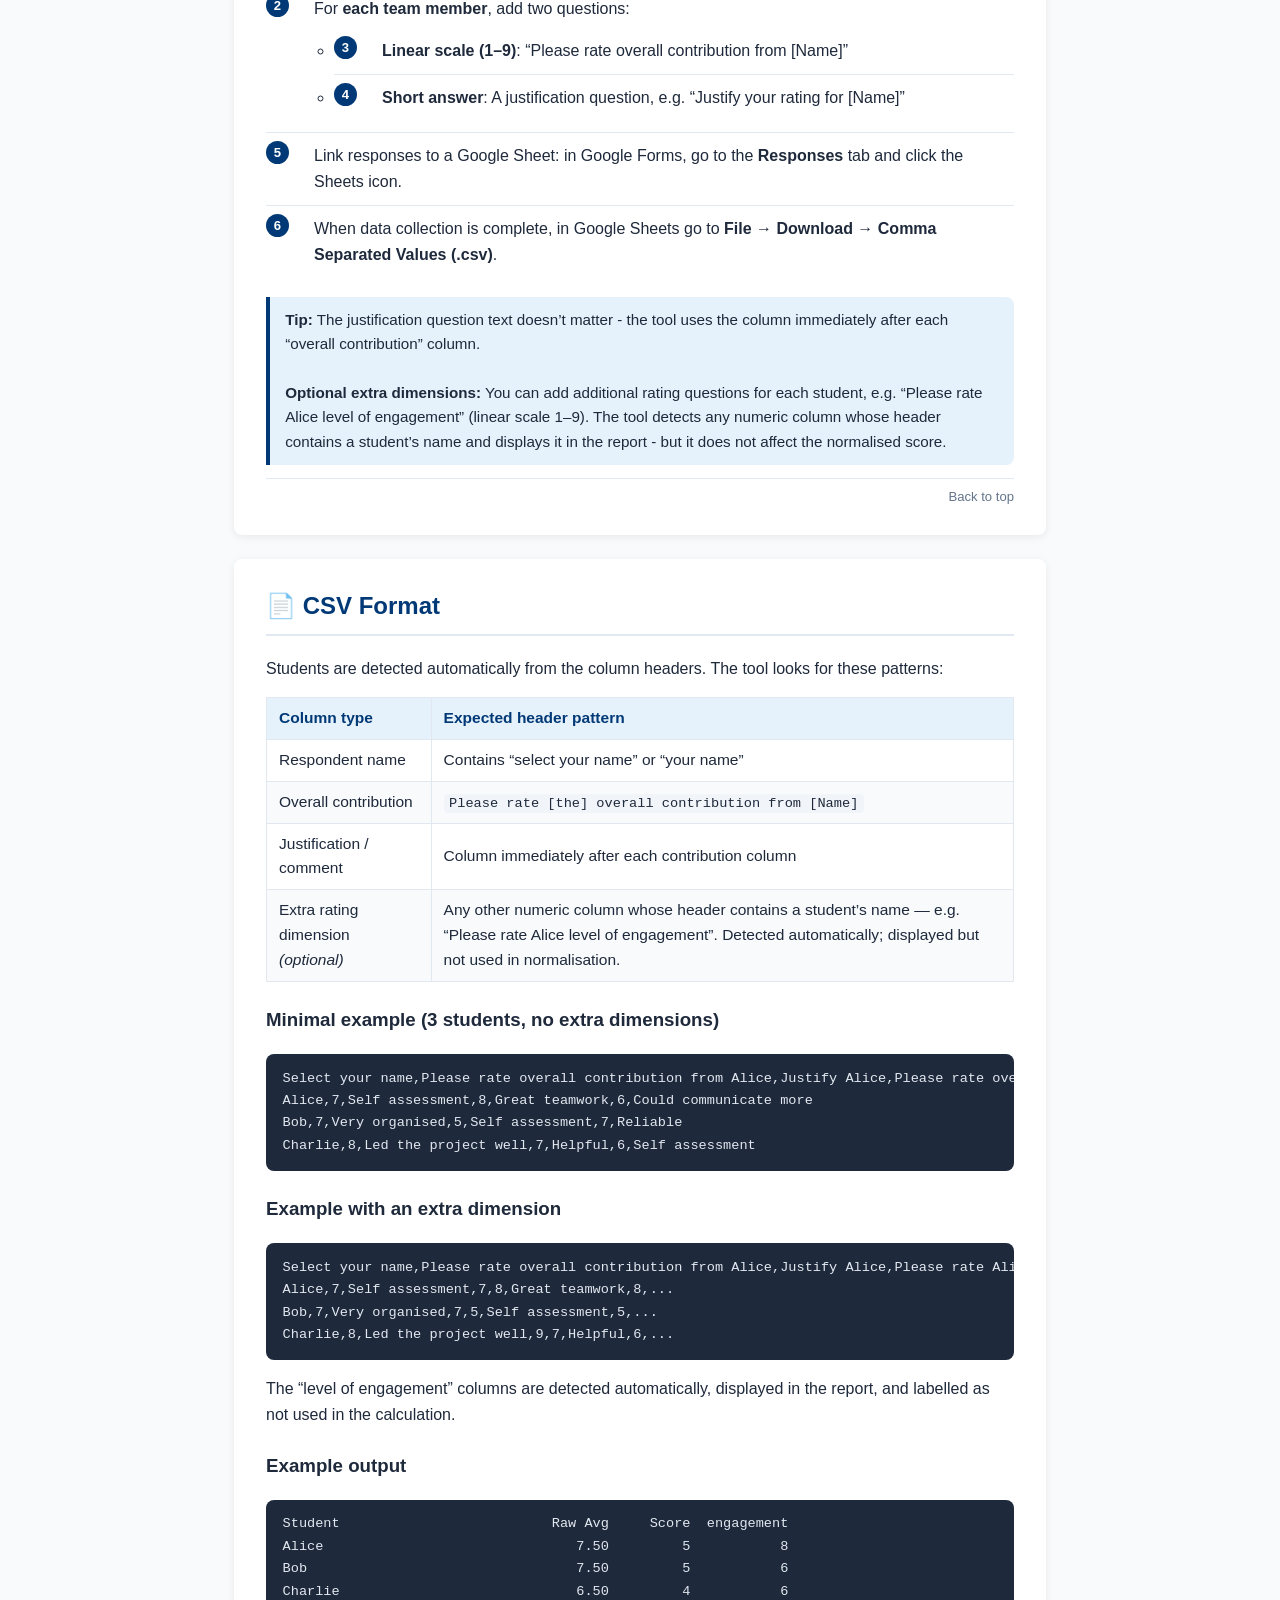
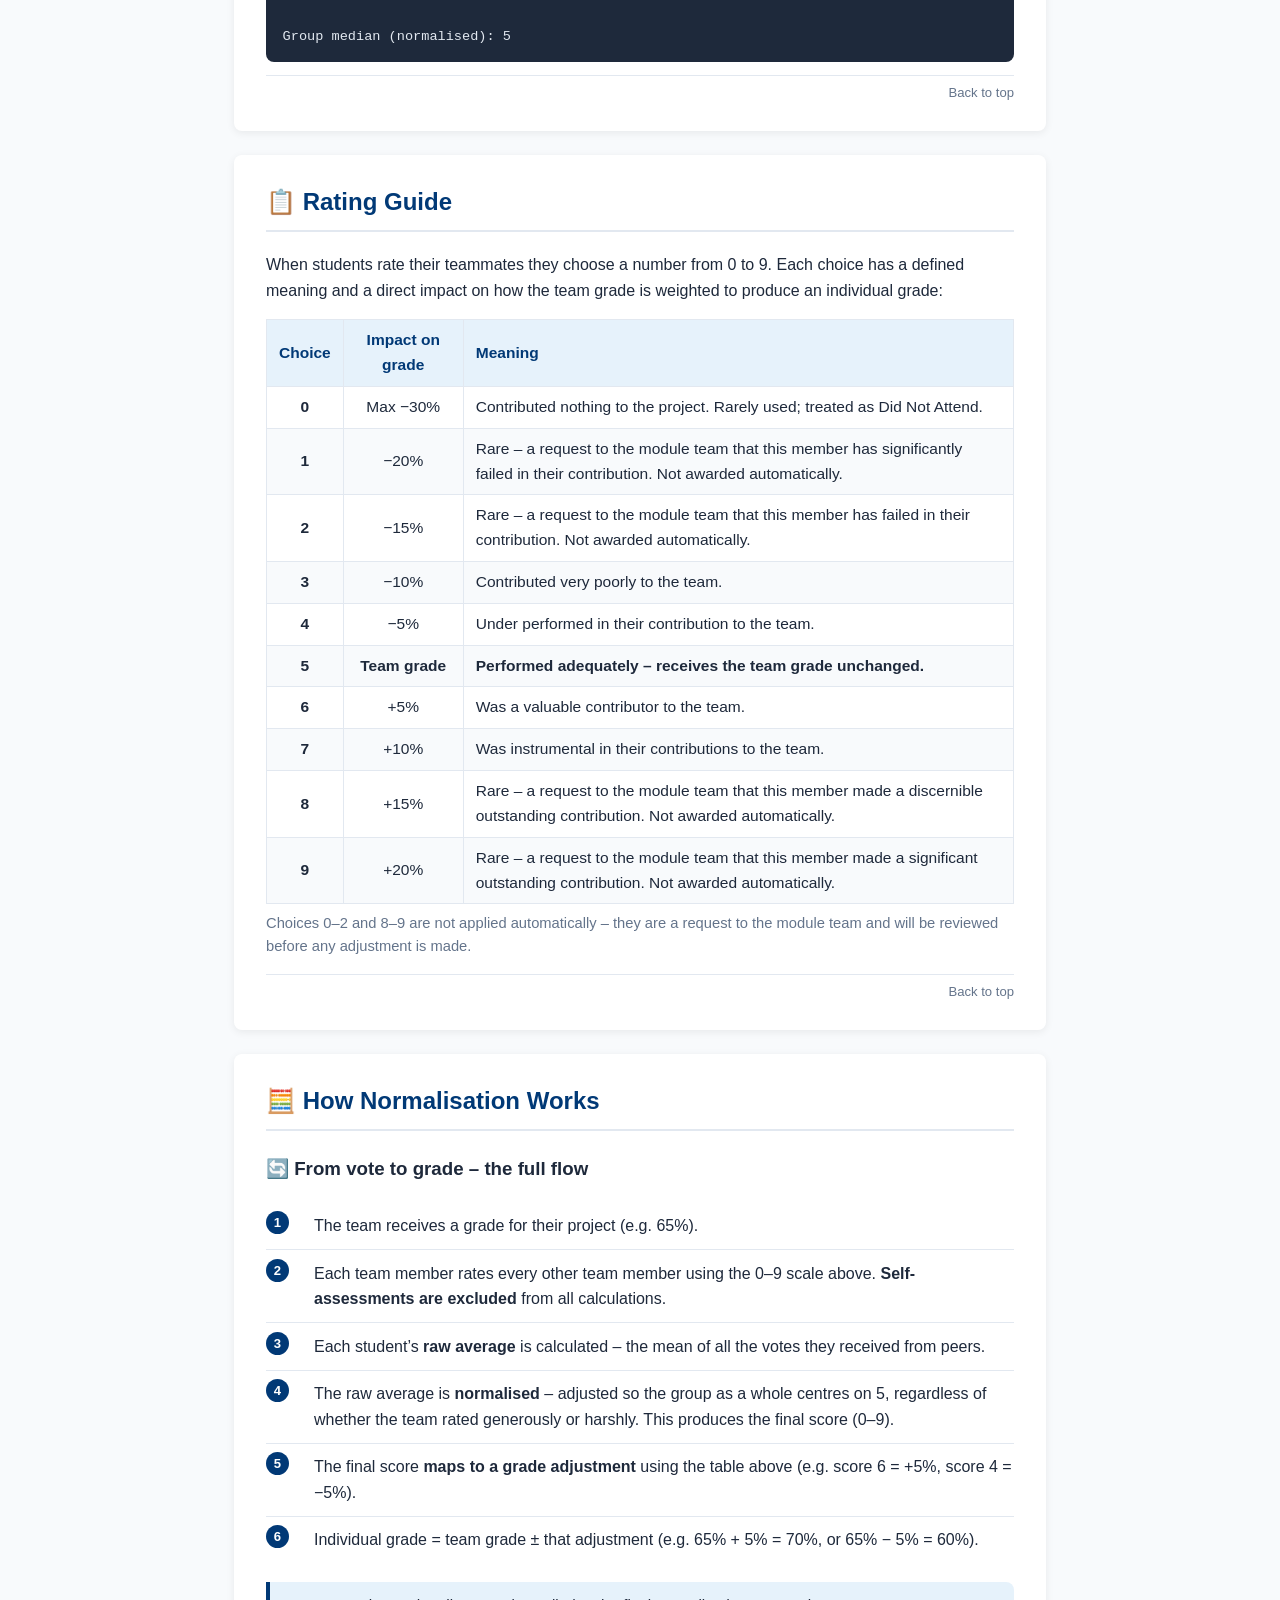
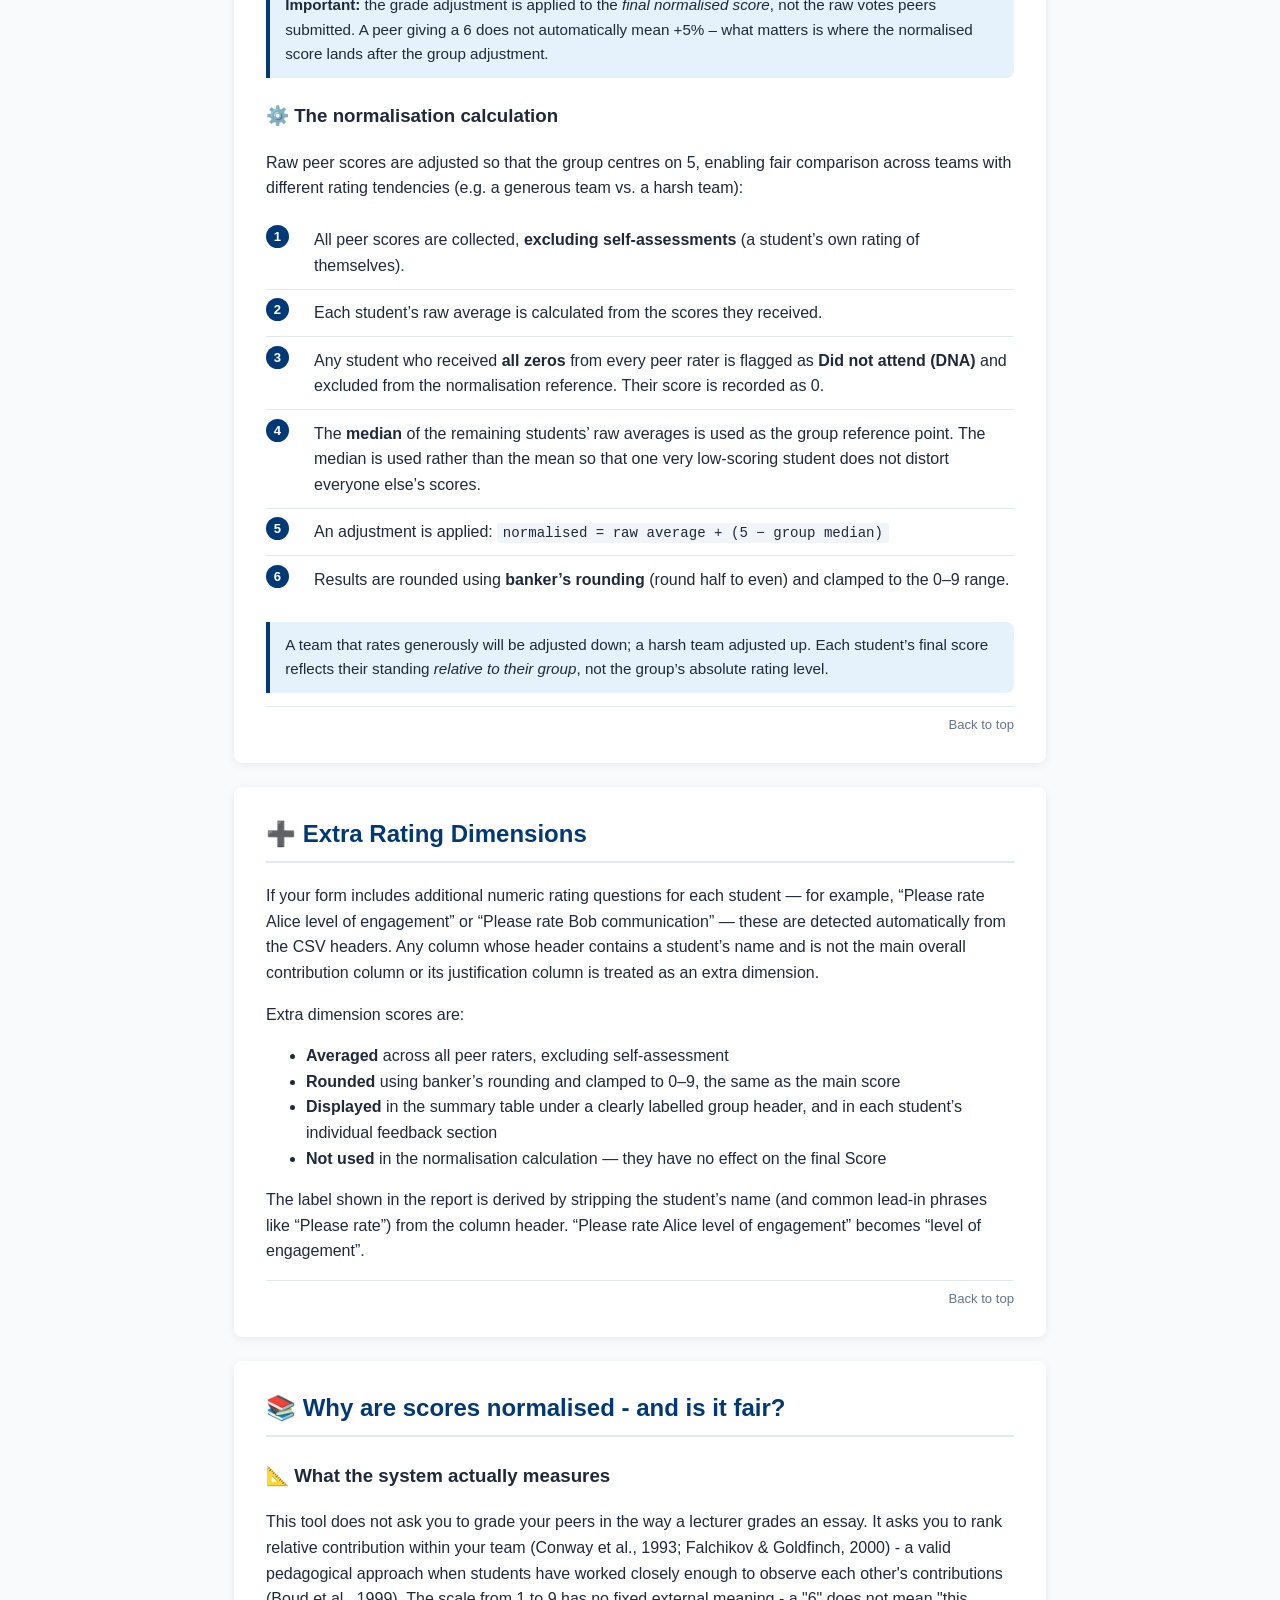
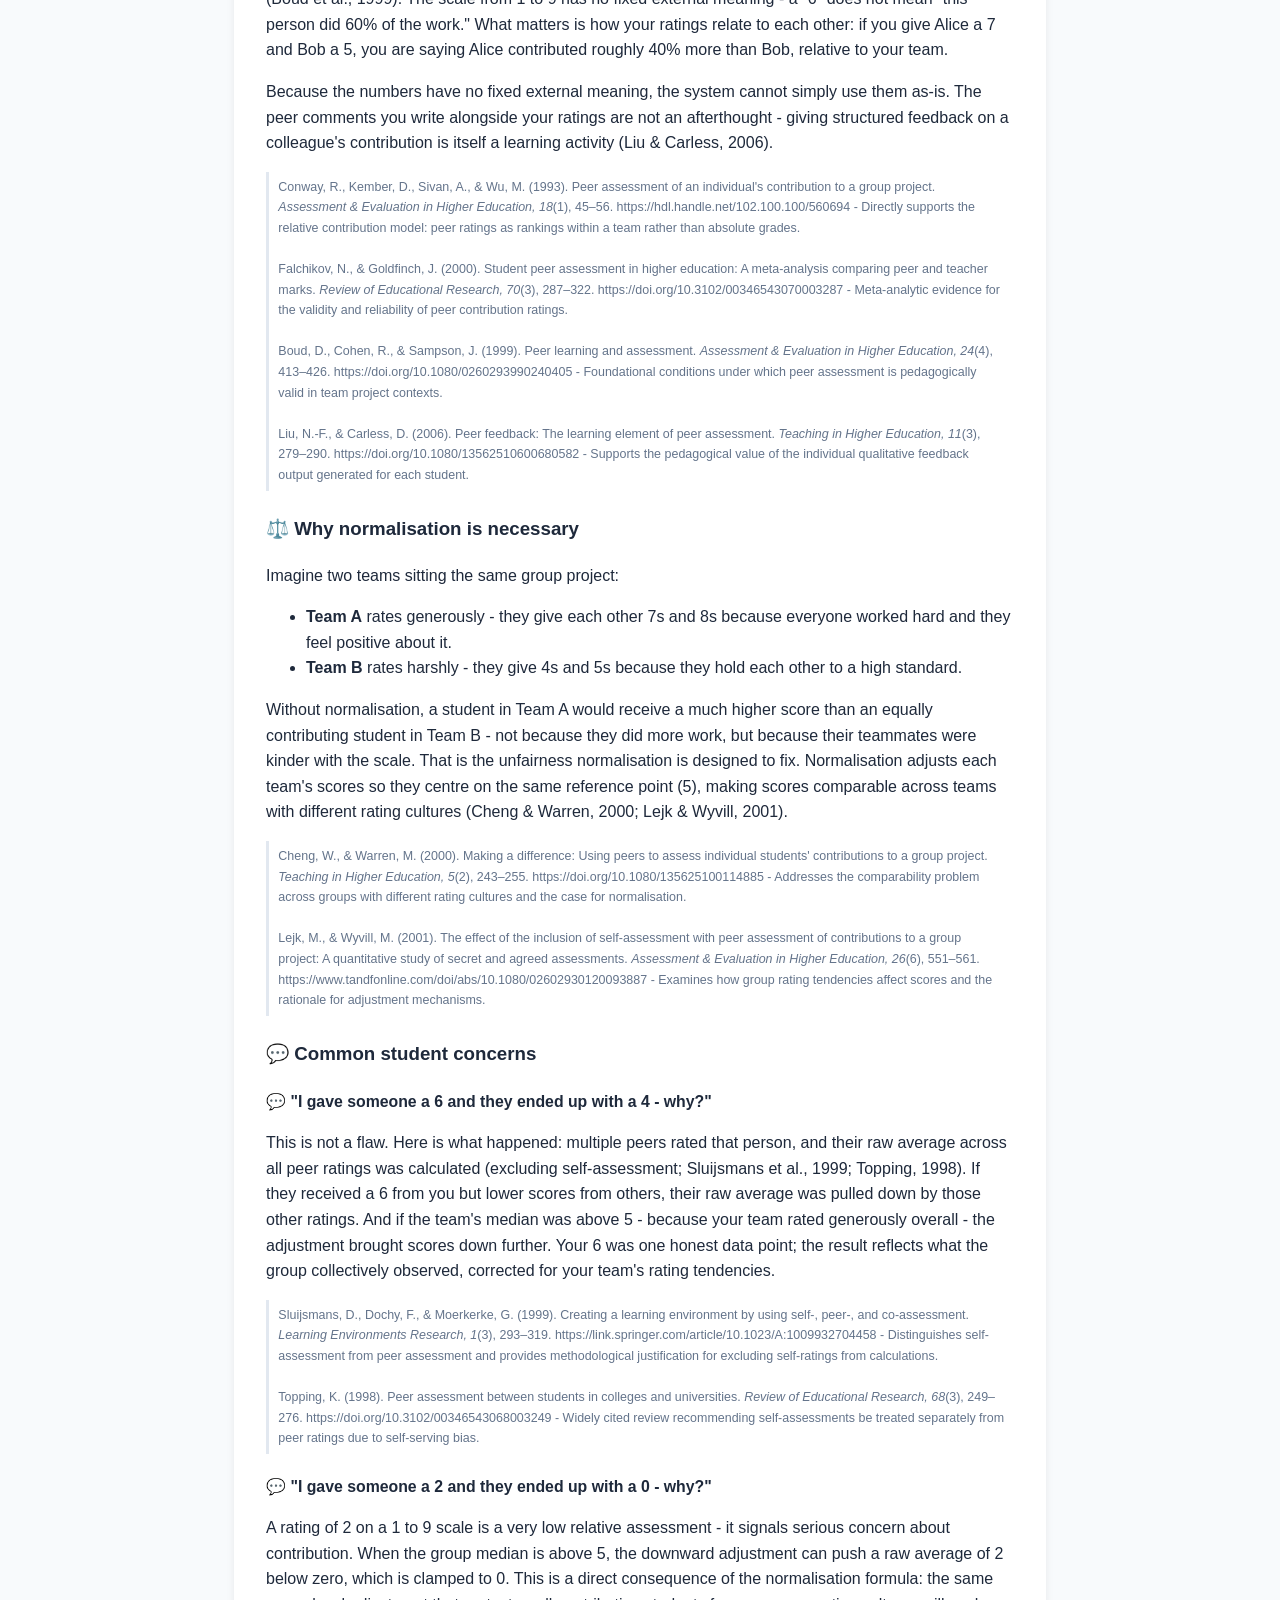
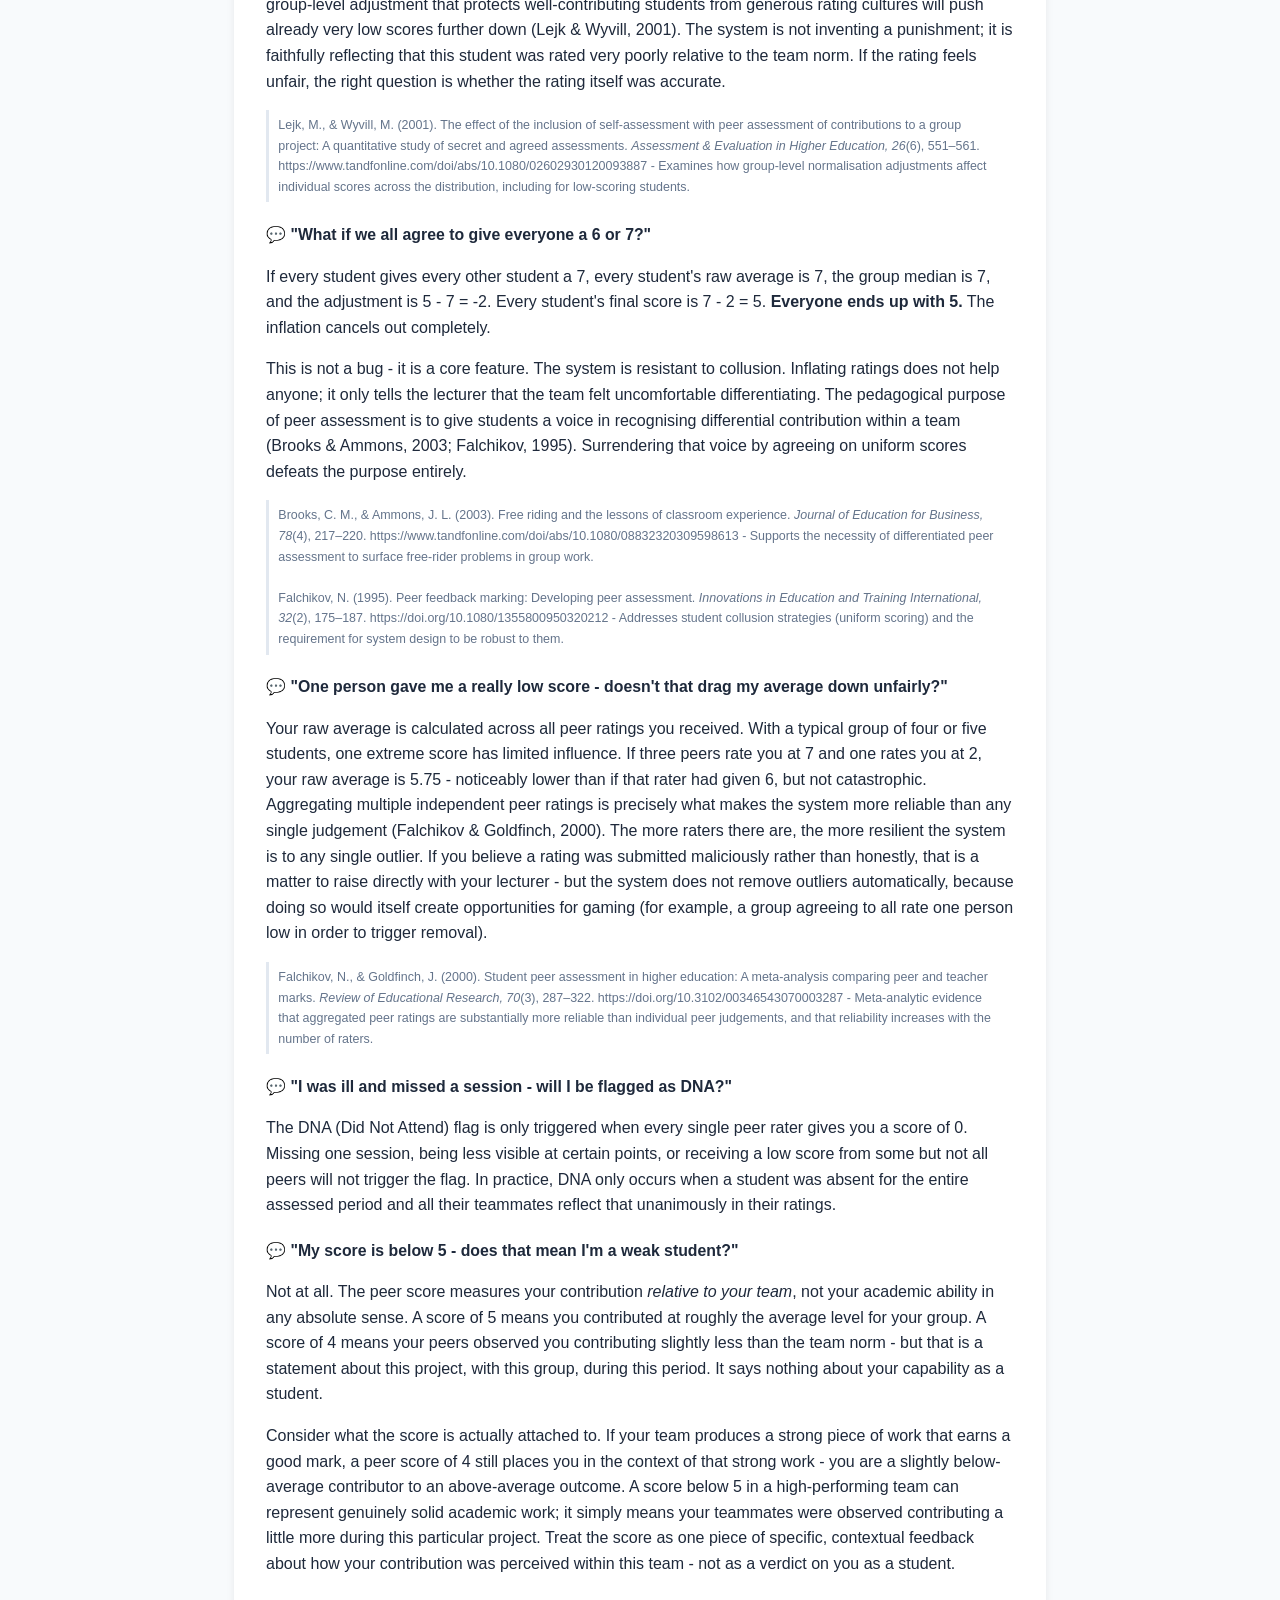
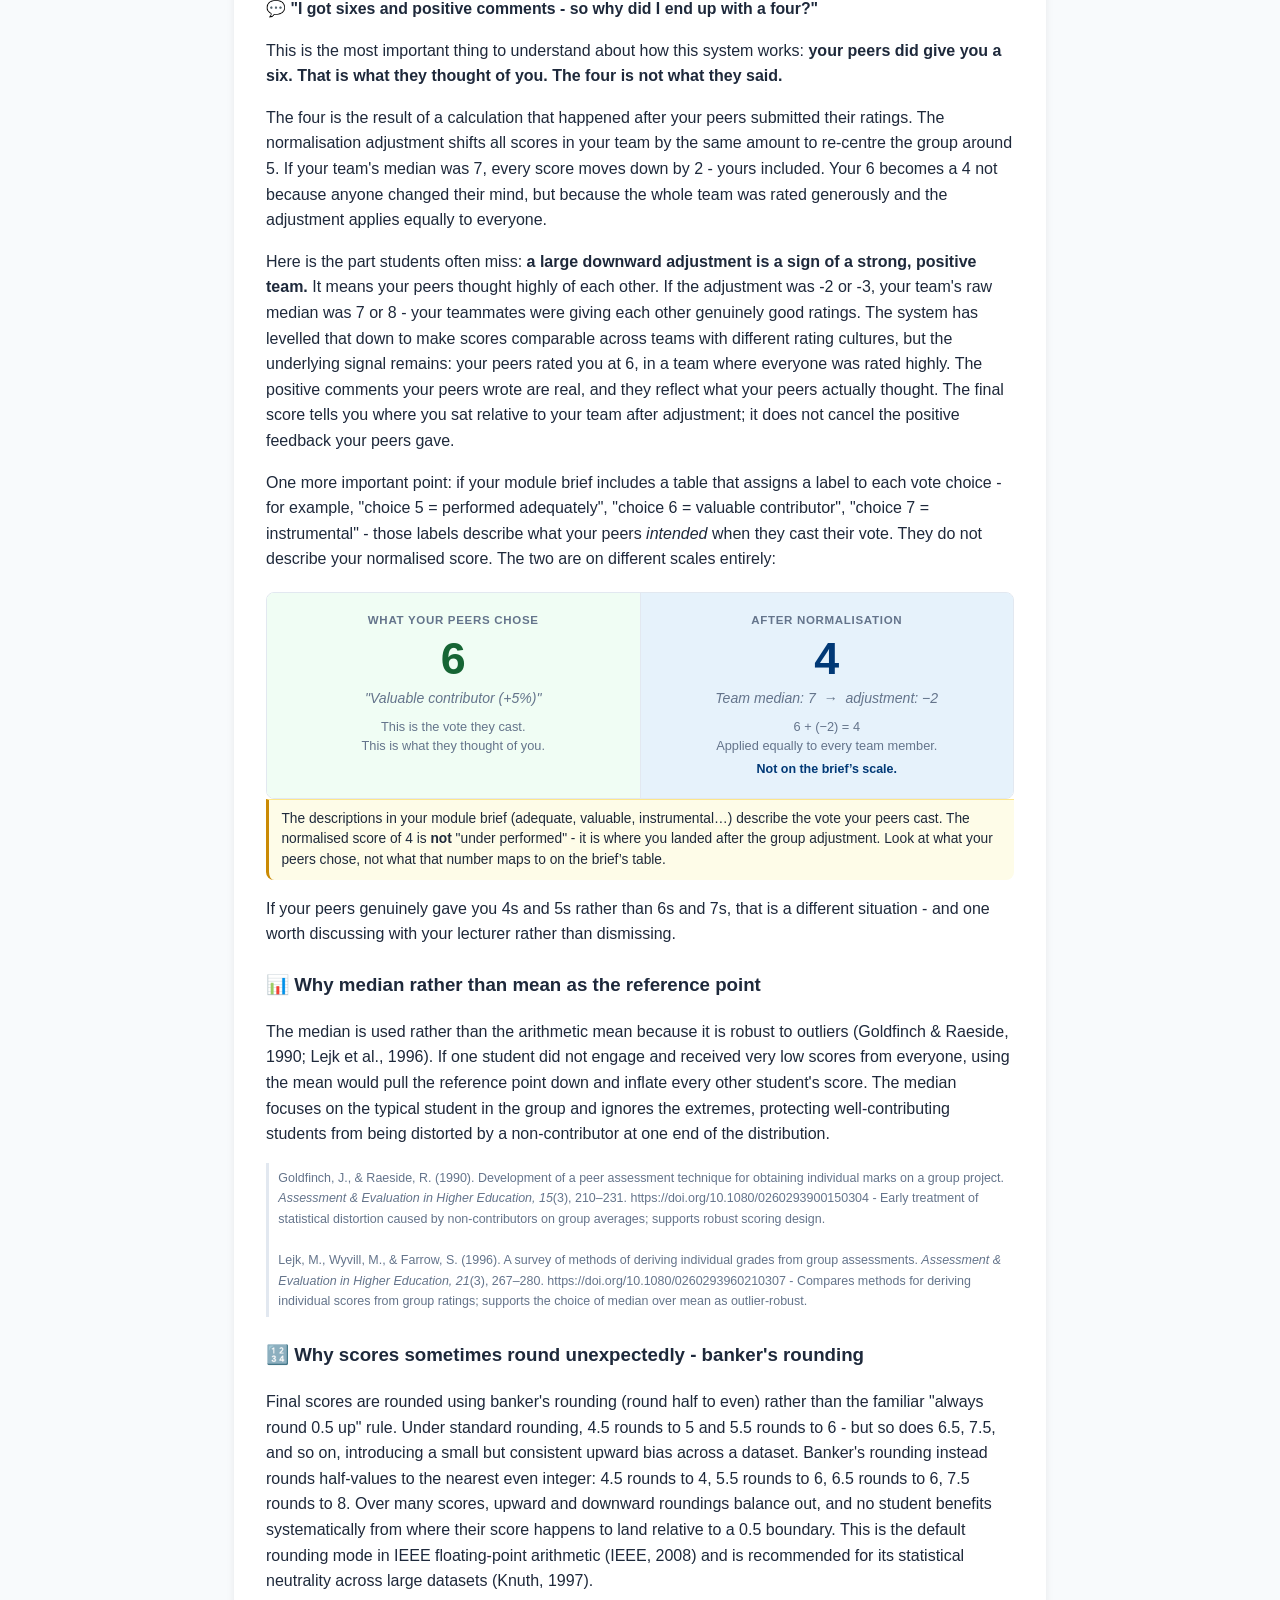
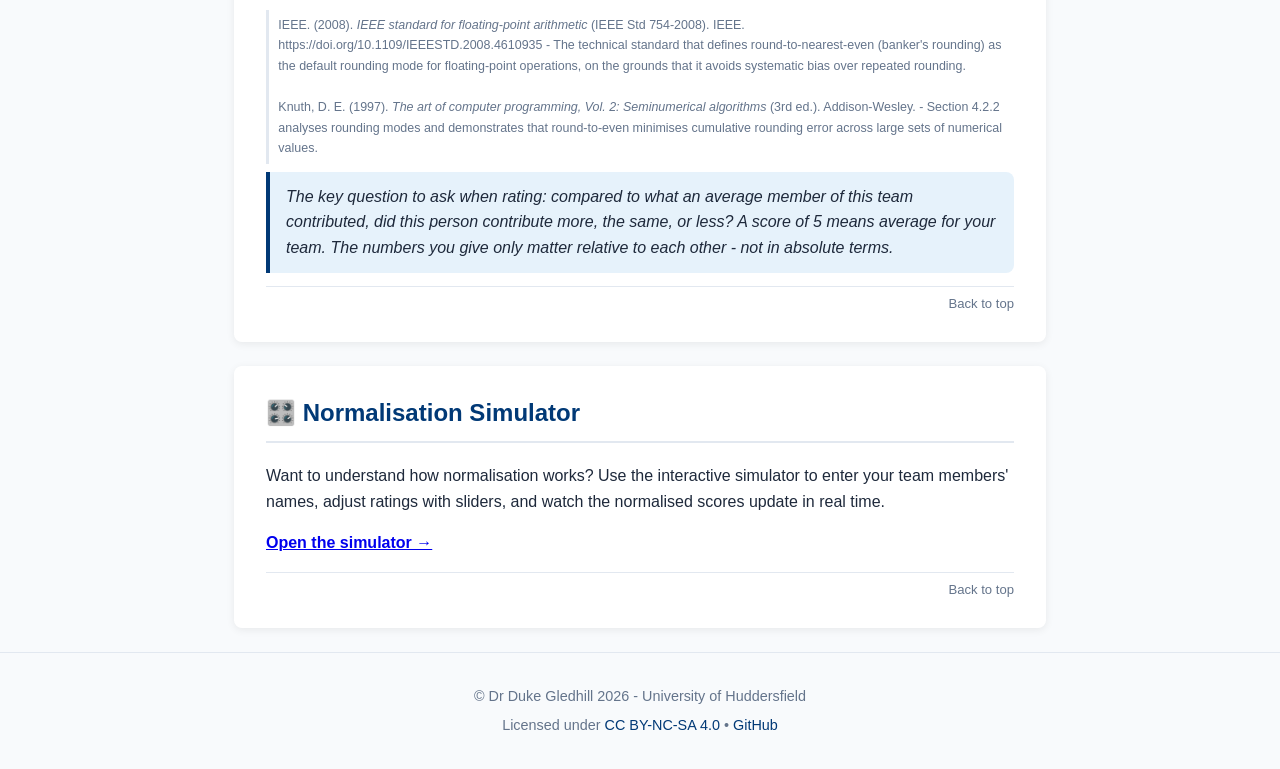
==== commit 62bee276: "Web v2.3: move rating guide to its own nav section" ====
--- a/docs/index.html
+++ b/docs/index.html
@@ -115,6 +115,7 @@
         <li><a href="#section=how-to-use" data-section="how-to-use">How to Use</a></li>
         <li><a href="#section=setup" data-section="setup">Setting Up</a></li>
         <li><a href="#section=csv-format" data-section="csv-format">CSV Format</a></li>
+        <li><a href="#section=rating-guide" data-section="rating-guide">Rating Guide</a></li>
         <li><a href="#section=normalisation" data-section="normalisation">Normalisation</a></li>
         <li><a href="#section=extra-scores" data-section="extra-scores">Extra Scores</a></li>
         <li><a href="#section=rationale" data-section="rationale">Rationale</a></li>
@@ -236,10 +237,8 @@
         <a href="#" class="back-to-top">Back to top</a>
     </section>
 
-    <section class="docs-section" id="normalisation">
-        <h2>🧮 How Normalisation Works</h2>
-
-        <h3>📋 The rating guide</h3>
+    <section class="docs-section" id="rating-guide">
+        <h2>📋 Rating Guide</h2>
         <p>When students rate their teammates they choose a number from 0 to 9. Each choice has a defined meaning and a direct impact on how the team grade is weighted to produce an individual grade:</p>
         <table>
             <thead>
@@ -263,6 +262,11 @@
             </tbody>
         </table>
         <p style="font-size:0.92em; color: var(--text-muted); margin-top:0.5em;">Choices 0&ndash;2 and 8&ndash;9 are not applied automatically &ndash; they are a request to the module team and will be reviewed before any adjustment is made.</p>
+        <a href="#" class="back-to-top">Back to top</a>
+    </section>
+
+    <section class="docs-section" id="normalisation">
+        <h2>🧮 How Normalisation Works</h2>
 
         <h3>🔄 From vote to grade &ndash; the full flow</h3>
         <ol class="steps">
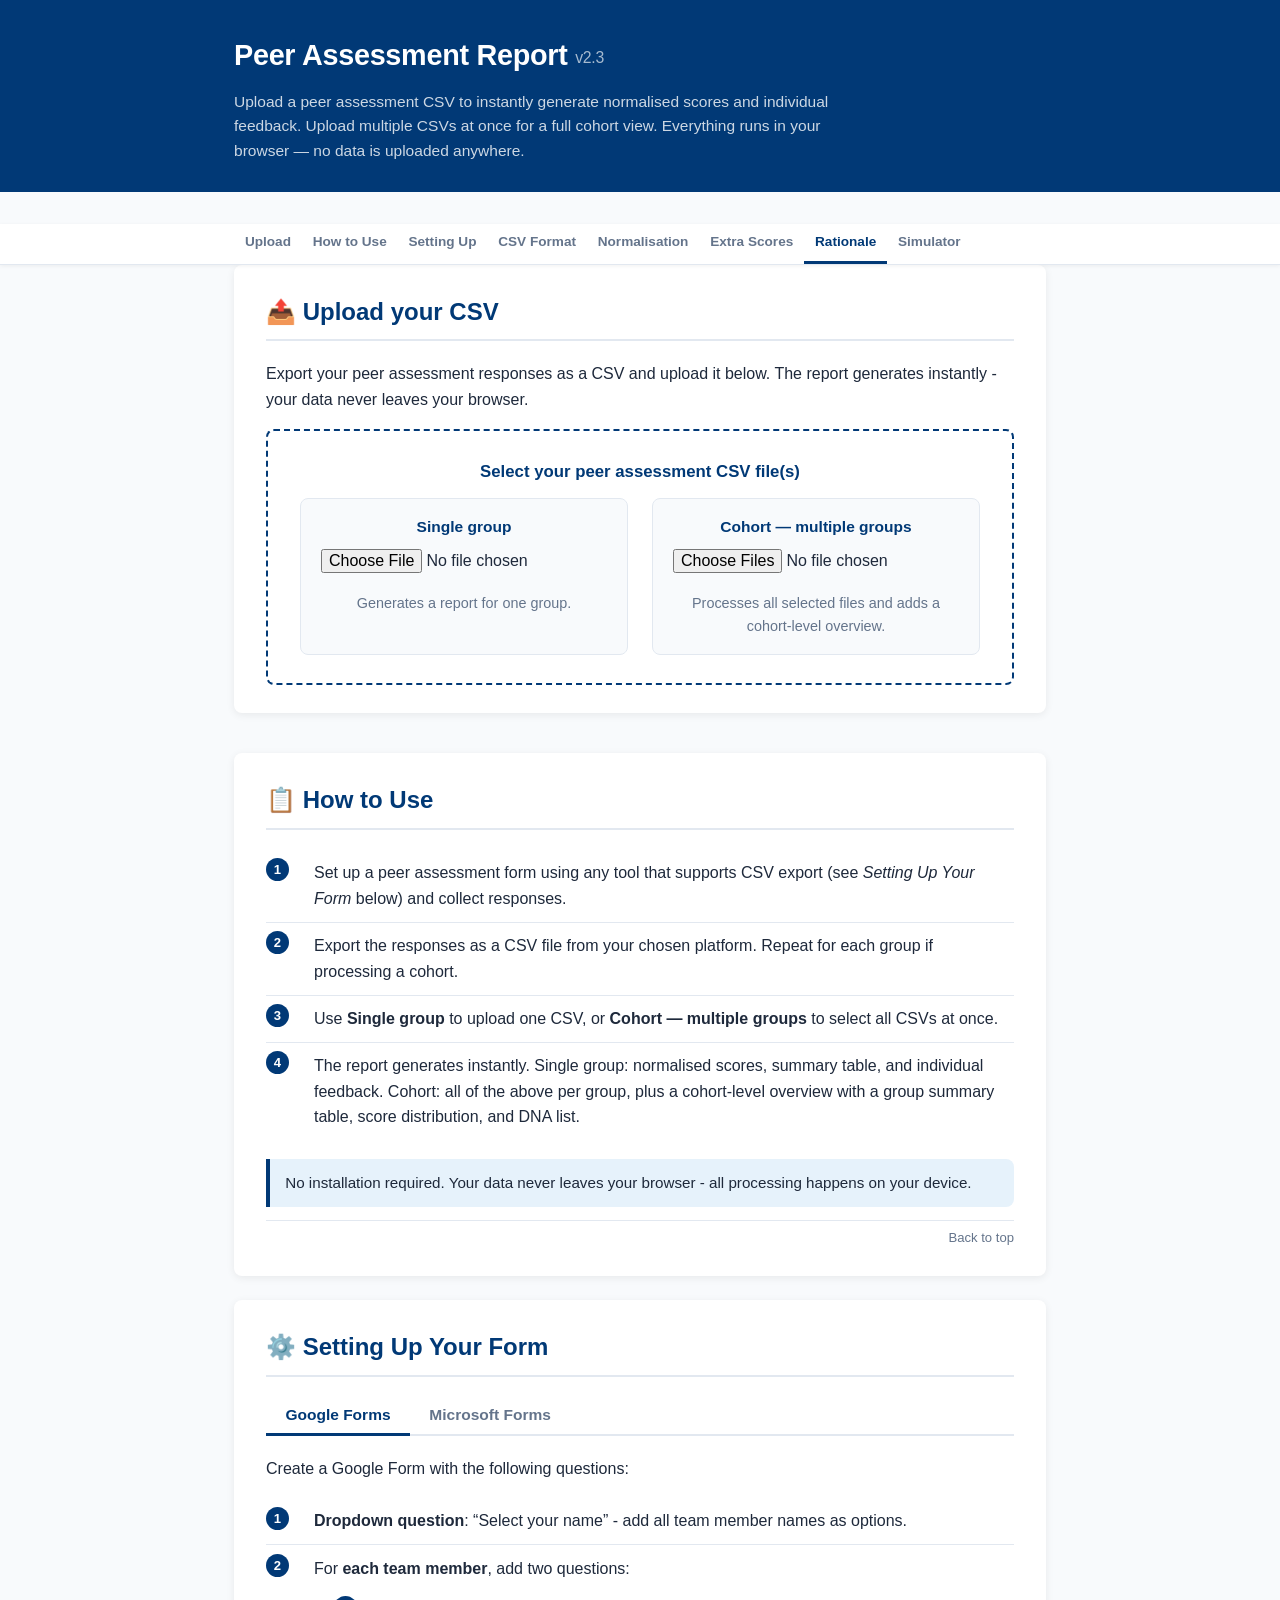
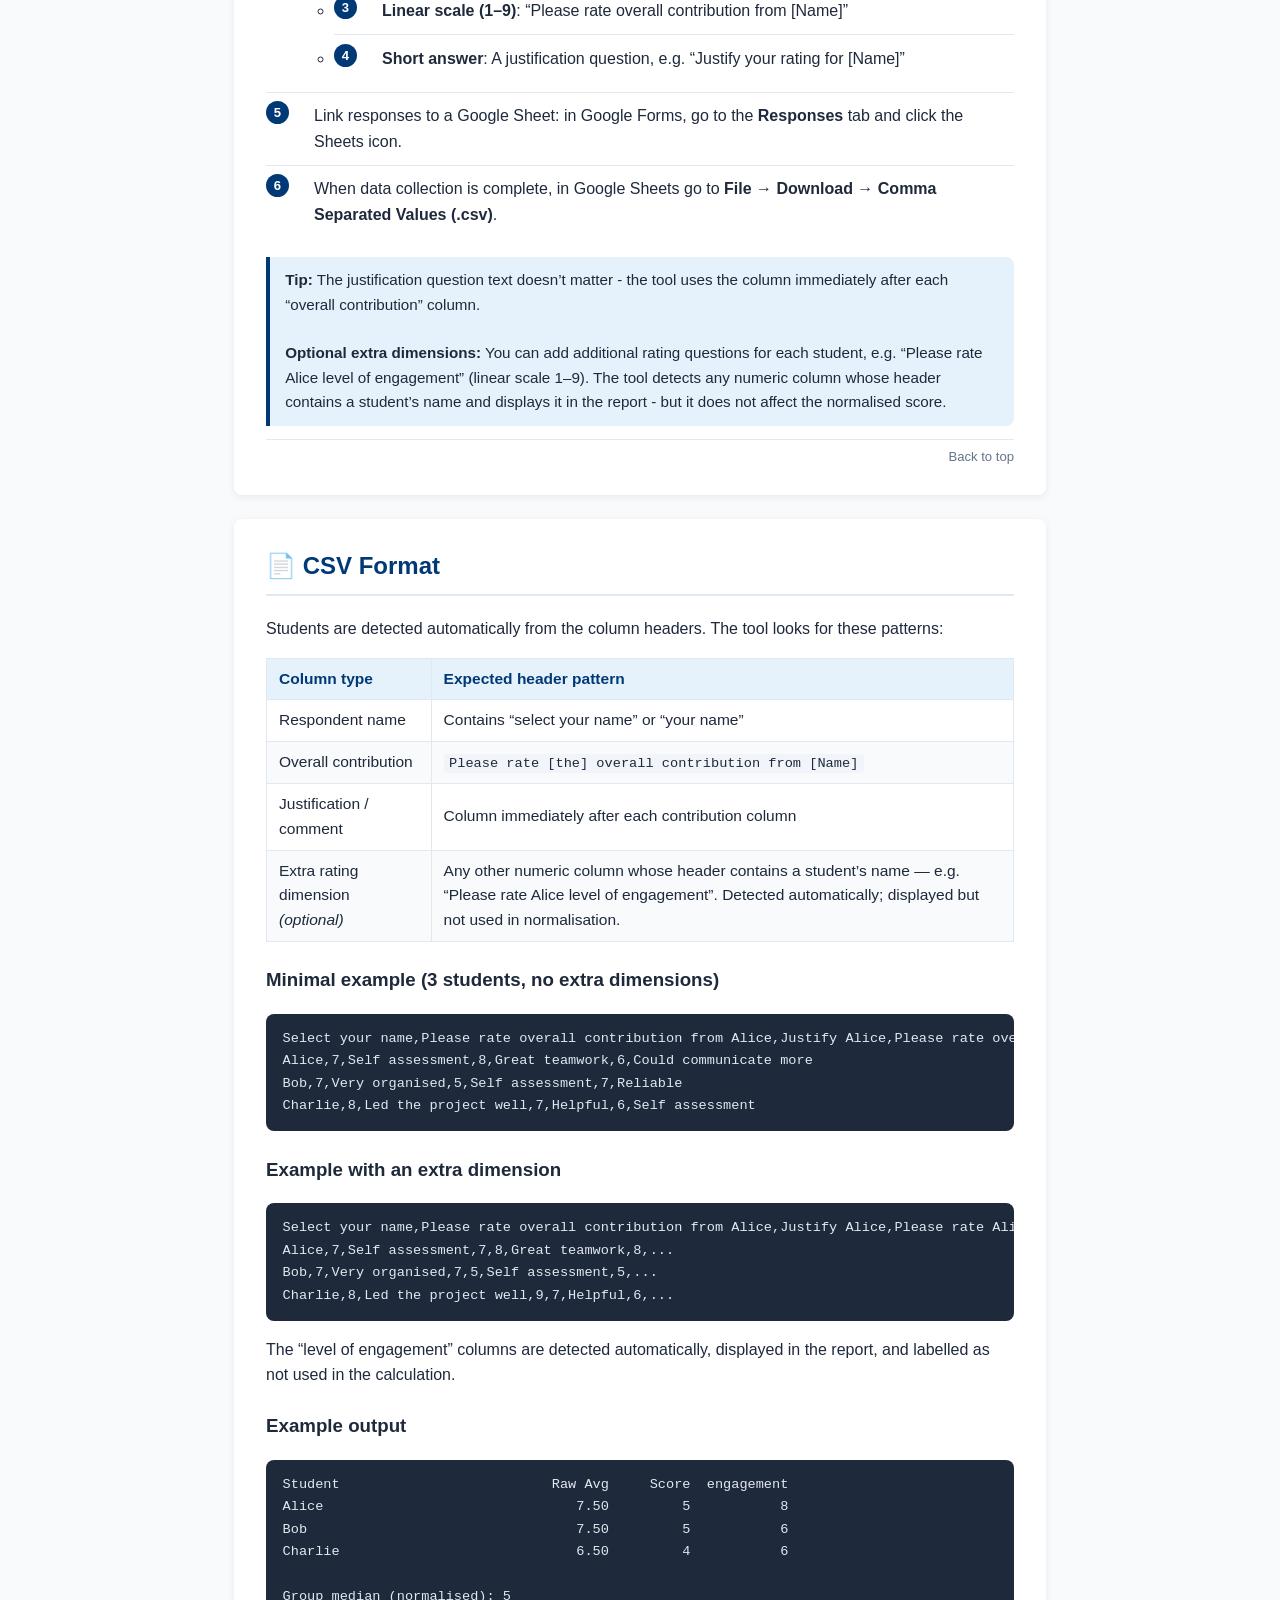
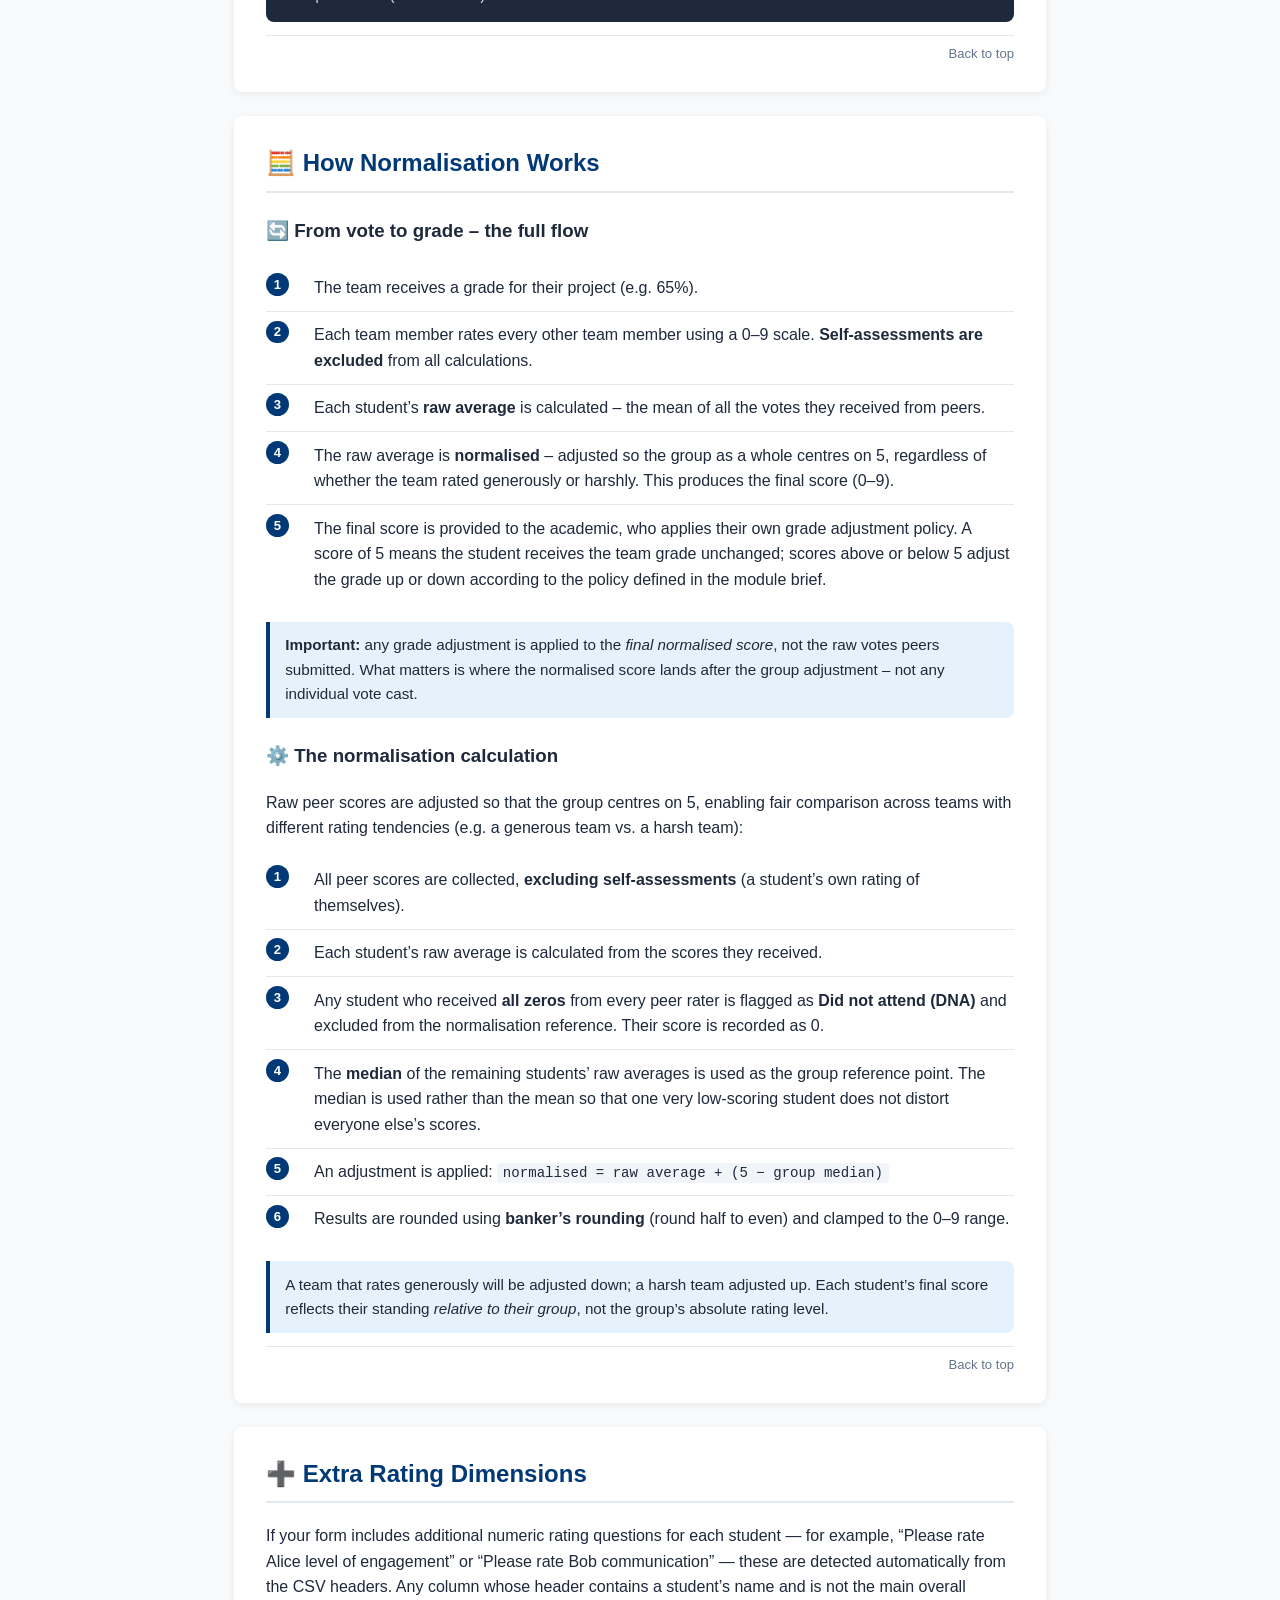
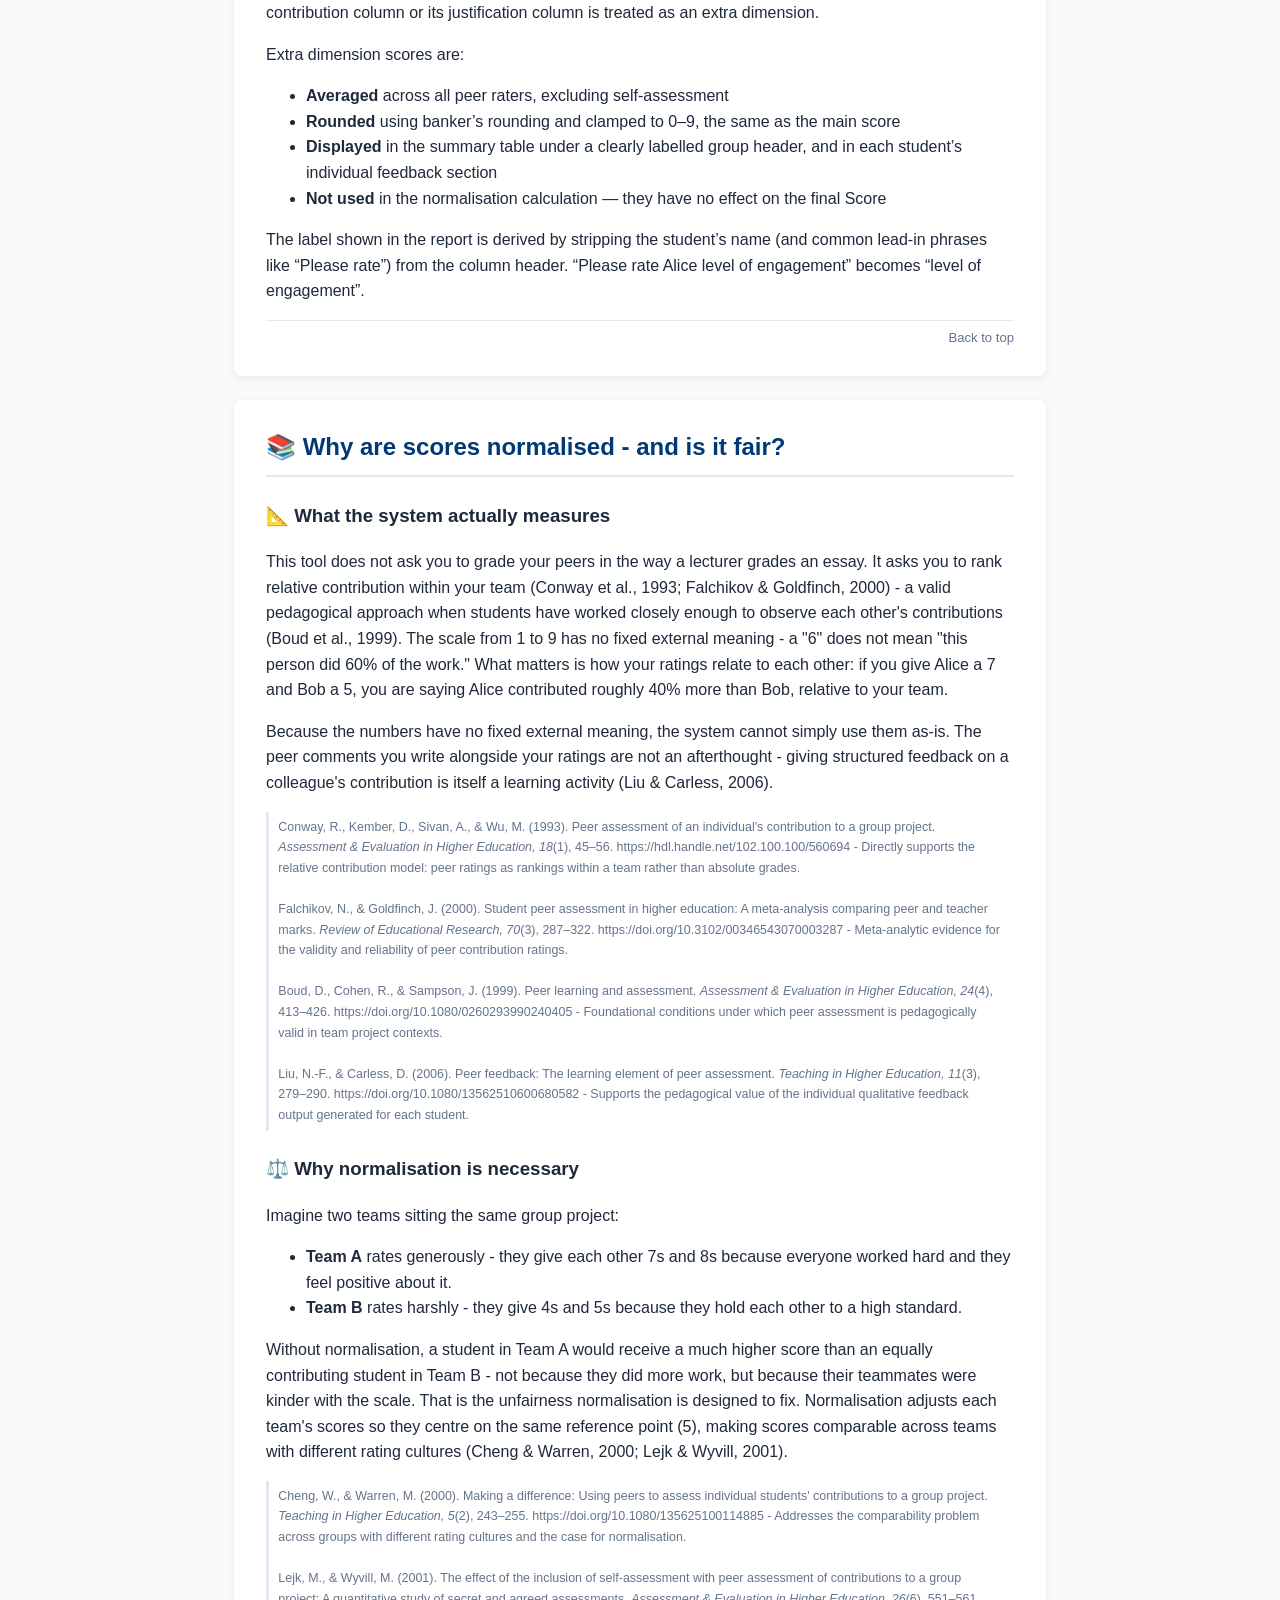
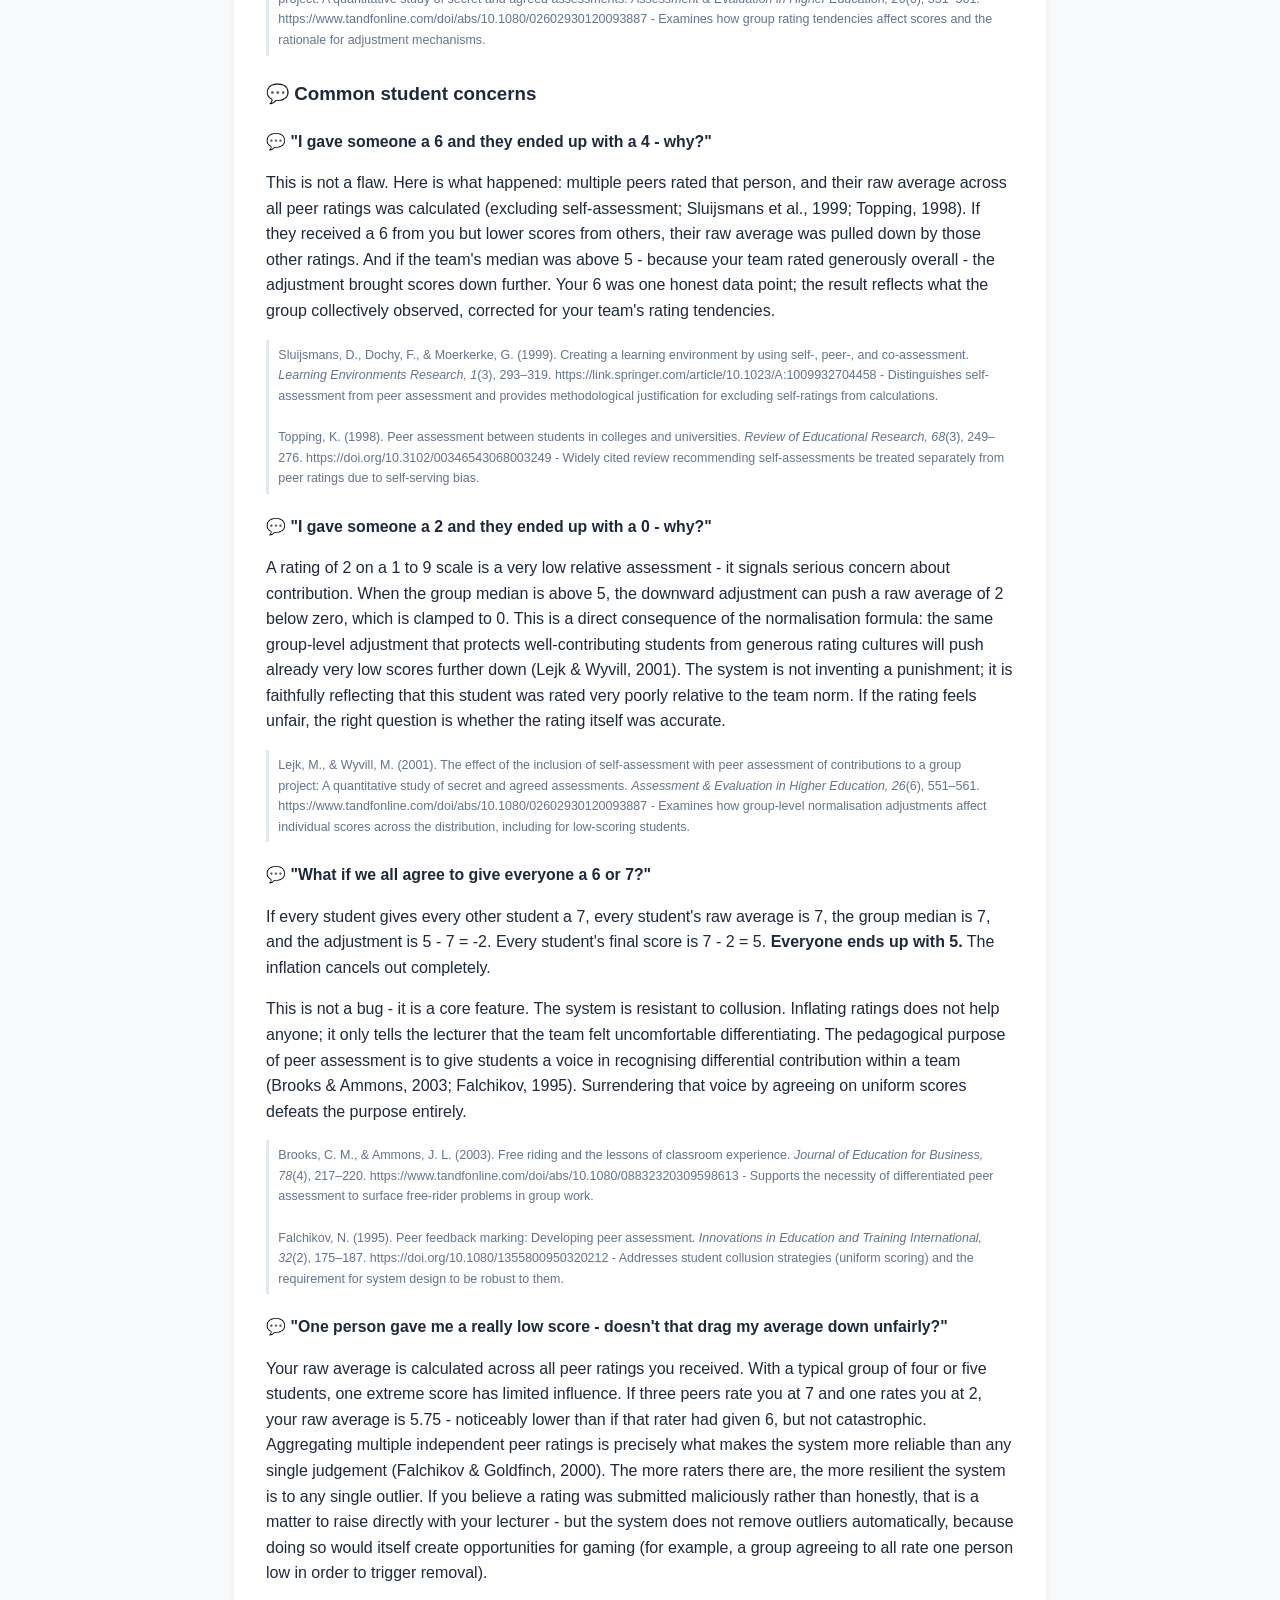
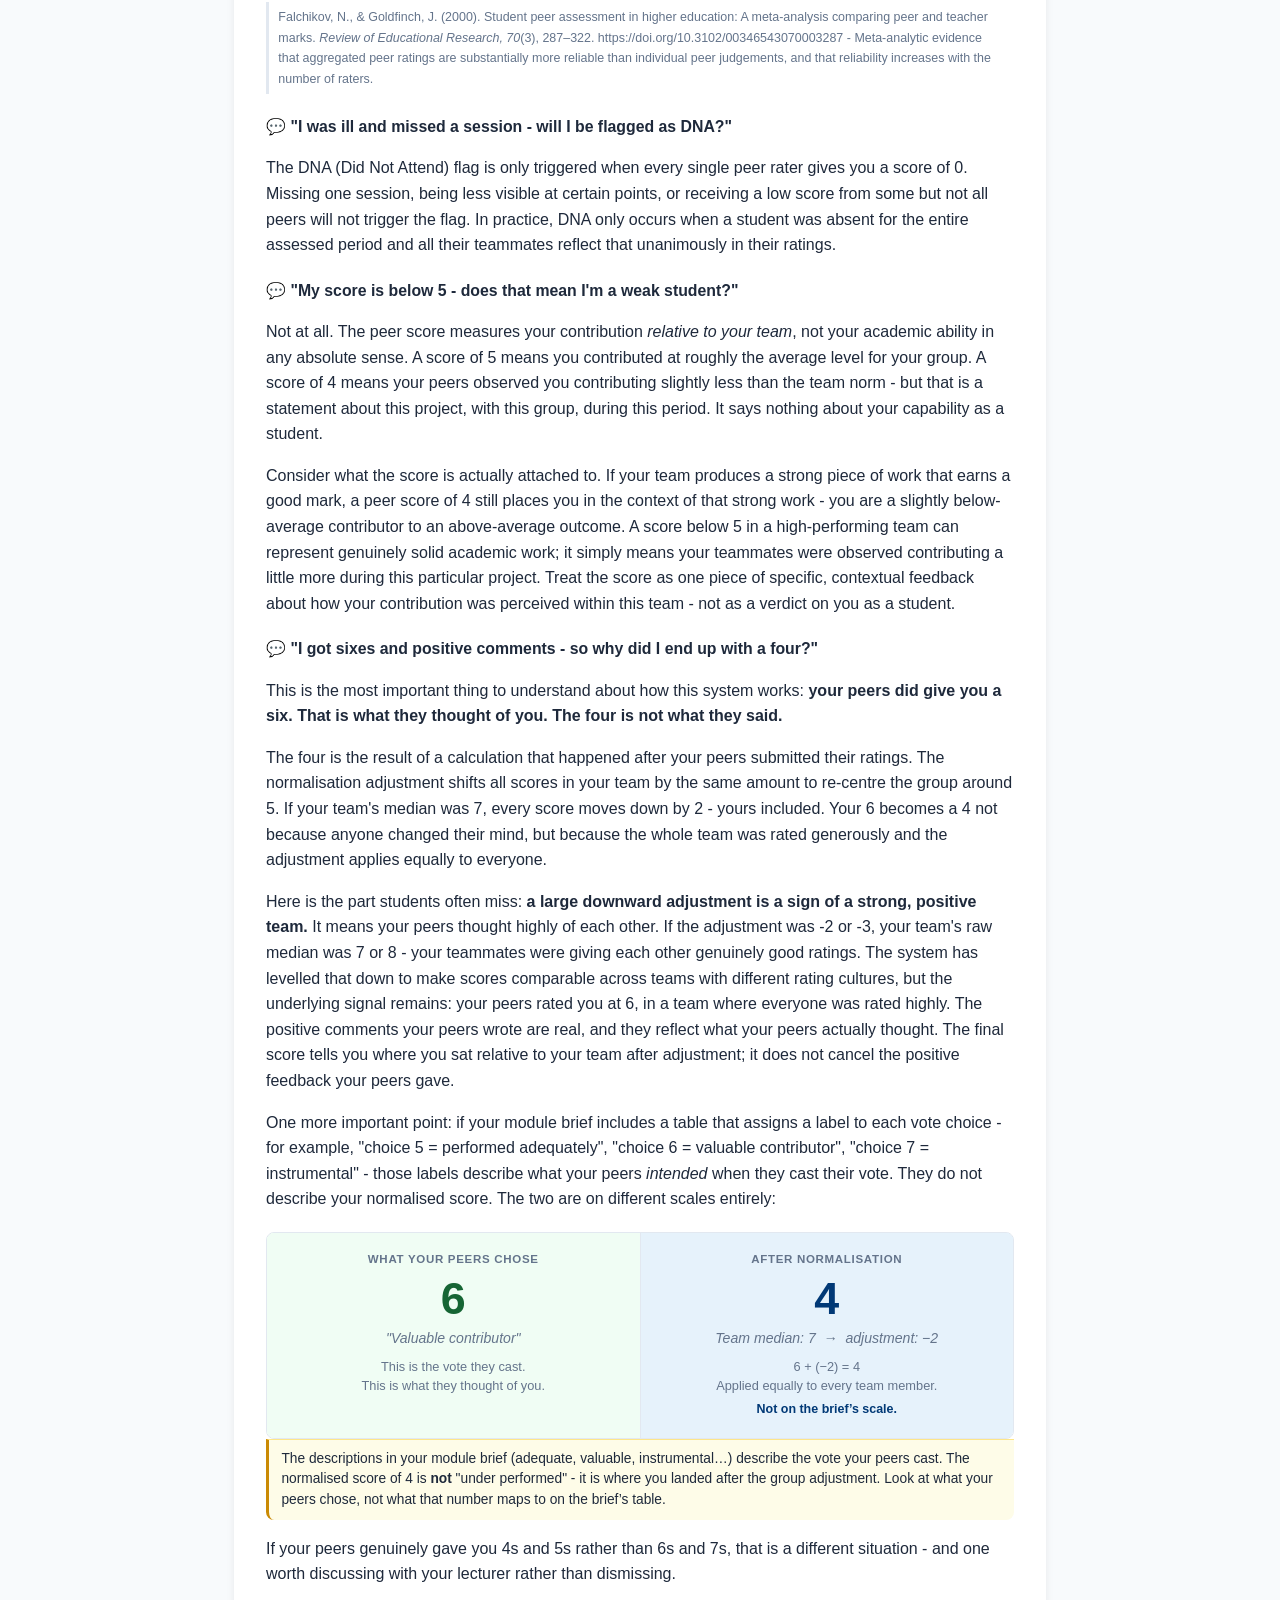
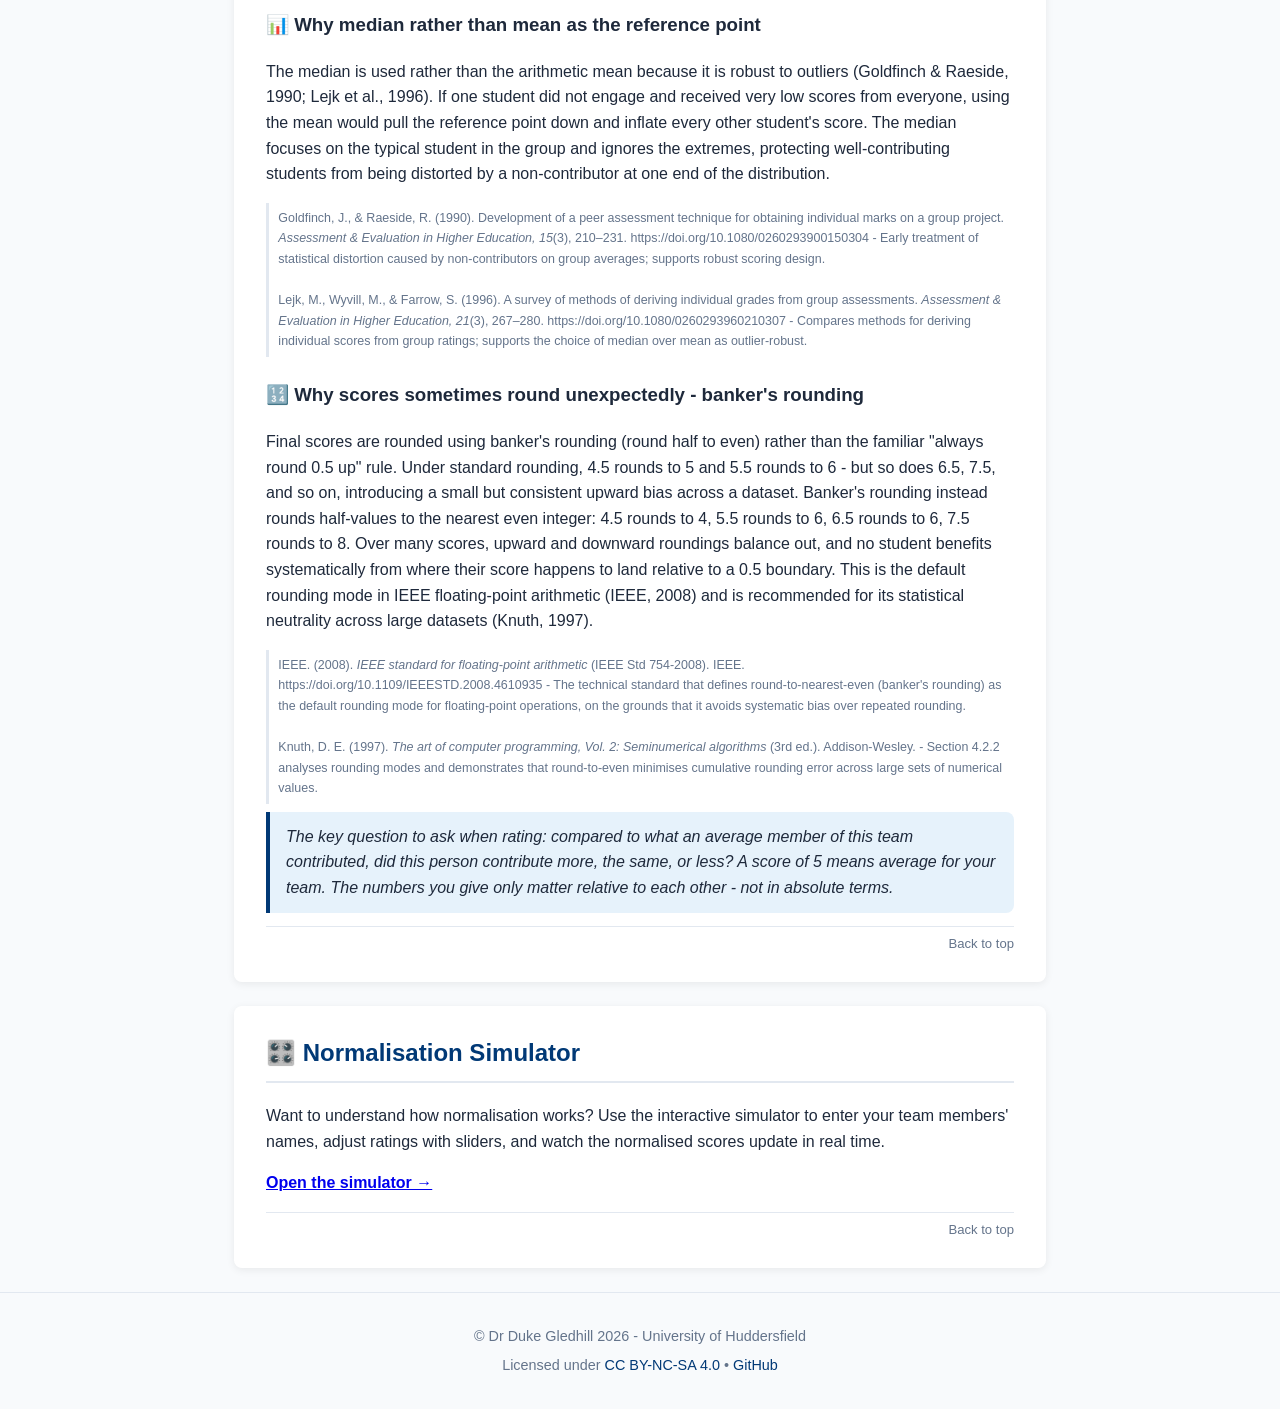
==== commit 184557a4: "Web v2.3: remove rating guide, tool outputs scores only - grade policy is academic's choice" ====
--- a/docs/index.html
+++ b/docs/index.html
@@ -115,7 +115,6 @@
         <li><a href="#section=how-to-use" data-section="how-to-use">How to Use</a></li>
         <li><a href="#section=setup" data-section="setup">Setting Up</a></li>
         <li><a href="#section=csv-format" data-section="csv-format">CSV Format</a></li>
-        <li><a href="#section=rating-guide" data-section="rating-guide">Rating Guide</a></li>
         <li><a href="#section=normalisation" data-section="normalisation">Normalisation</a></li>
         <li><a href="#section=extra-scores" data-section="extra-scores">Extra Scores</a></li>
         <li><a href="#section=rationale" data-section="rationale">Rationale</a></li>
@@ -237,47 +236,18 @@
         <a href="#" class="back-to-top">Back to top</a>
     </section>
 
-    <section class="docs-section" id="rating-guide">
-        <h2>📋 Rating Guide</h2>
-        <p>When students rate their teammates they choose a number from 0 to 9. Each choice has a defined meaning and a direct impact on how the team grade is weighted to produce an individual grade:</p>
-        <table>
-            <thead>
-                <tr>
-                    <th style="text-align:center; width:60px;">Choice</th>
-                    <th style="text-align:center; width:120px;">Impact on grade</th>
-                    <th>Meaning</th>
-                </tr>
-            </thead>
-            <tbody>
-                <tr><td style="text-align:center;"><strong>0</strong></td><td style="text-align:center;">Max &minus;30%</td><td>Contributed nothing to the project. Rarely used; treated as Did Not Attend.</td></tr>
-                <tr><td style="text-align:center;"><strong>1</strong></td><td style="text-align:center;">&minus;20%</td><td>Rare &ndash; a request to the module team that this member has significantly failed in their contribution. Not awarded automatically.</td></tr>
-                <tr><td style="text-align:center;"><strong>2</strong></td><td style="text-align:center;">&minus;15%</td><td>Rare &ndash; a request to the module team that this member has failed in their contribution. Not awarded automatically.</td></tr>
-                <tr><td style="text-align:center;"><strong>3</strong></td><td style="text-align:center;">&minus;10%</td><td>Contributed very poorly to the team.</td></tr>
-                <tr><td style="text-align:center;"><strong>4</strong></td><td style="text-align:center;">&minus;5%</td><td>Under performed in their contribution to the team.</td></tr>
-                <tr style="font-weight:bold;"><td style="text-align:center;"><strong>5</strong></td><td style="text-align:center;">Team grade</td><td>Performed adequately &ndash; receives the team grade unchanged.</td></tr>
-                <tr><td style="text-align:center;"><strong>6</strong></td><td style="text-align:center;">+5%</td><td>Was a valuable contributor to the team.</td></tr>
-                <tr><td style="text-align:center;"><strong>7</strong></td><td style="text-align:center;">+10%</td><td>Was instrumental in their contributions to the team.</td></tr>
-                <tr><td style="text-align:center;"><strong>8</strong></td><td style="text-align:center;">+15%</td><td>Rare &ndash; a request to the module team that this member made a discernible outstanding contribution. Not awarded automatically.</td></tr>
-                <tr><td style="text-align:center;"><strong>9</strong></td><td style="text-align:center;">+20%</td><td>Rare &ndash; a request to the module team that this member made a significant outstanding contribution. Not awarded automatically.</td></tr>
-            </tbody>
-        </table>
-        <p style="font-size:0.92em; color: var(--text-muted); margin-top:0.5em;">Choices 0&ndash;2 and 8&ndash;9 are not applied automatically &ndash; they are a request to the module team and will be reviewed before any adjustment is made.</p>
-        <a href="#" class="back-to-top">Back to top</a>
-    </section>
-
     <section class="docs-section" id="normalisation">
         <h2>🧮 How Normalisation Works</h2>
 
         <h3>🔄 From vote to grade &ndash; the full flow</h3>
         <ol class="steps">
             <li>The team receives a grade for their project (e.g. 65%).</li>
-            <li>Each team member rates every other team member using the 0&ndash;9 scale above. <strong>Self-assessments are excluded</strong> from all calculations.</li>
+            <li>Each team member rates every other team member using a 0&ndash;9 scale. <strong>Self-assessments are excluded</strong> from all calculations.</li>
             <li>Each student&rsquo;s <strong>raw average</strong> is calculated &ndash; the mean of all the votes they received from peers.</li>
             <li>The raw average is <strong>normalised</strong> &ndash; adjusted so the group as a whole centres on 5, regardless of whether the team rated generously or harshly. This produces the final score (0&ndash;9).</li>
-            <li>The final score <strong>maps to a grade adjustment</strong> using the table above (e.g. score 6 = +5%, score 4 = &minus;5%).</li>
-            <li>Individual grade = team grade &plusmn; that adjustment (e.g. 65% + 5% = 70%, or 65% &minus; 5% = 60%).</li>
+            <li>The final score is provided to the academic, who applies their own grade adjustment policy. A score of 5 means the student receives the team grade unchanged; scores above or below 5 adjust the grade up or down according to the policy defined in the module brief.</li>
         </ol>
-        <div class="tip"><strong>Important:</strong> the grade adjustment is applied to the <em>final normalised score</em>, not the raw votes peers submitted. A peer giving a 6 does not automatically mean +5% &ndash; what matters is where the normalised score lands after the group adjustment.</div>
+        <div class="tip"><strong>Important:</strong> any grade adjustment is applied to the <em>final normalised score</em>, not the raw votes peers submitted. What matters is where the normalised score lands after the group adjustment &ndash; not any individual vote cast.</div>
 
         <h3>⚙️ The normalisation calculation</h3>
         <p>Raw peer scores are adjusted so that the group centres on 5, enabling fair comparison across teams with different rating tendencies (e.g. a generous team vs. a harsh team):</p>
@@ -377,7 +347,7 @@
                 <div class="scale-panel scale-peer">
                     <div class="scale-panel-label">What your peers chose</div>
                     <div class="scale-big-num">6</div>
-                    <div class="scale-brief-label">"Valuable contributor (+5%)"</div>
+                    <div class="scale-brief-label">"Valuable contributor"</div>
                     <p class="scale-working">This is the vote they cast.<br>This is what they thought of you.</p>
                 </div>
                 <div class="scale-panel scale-norm">
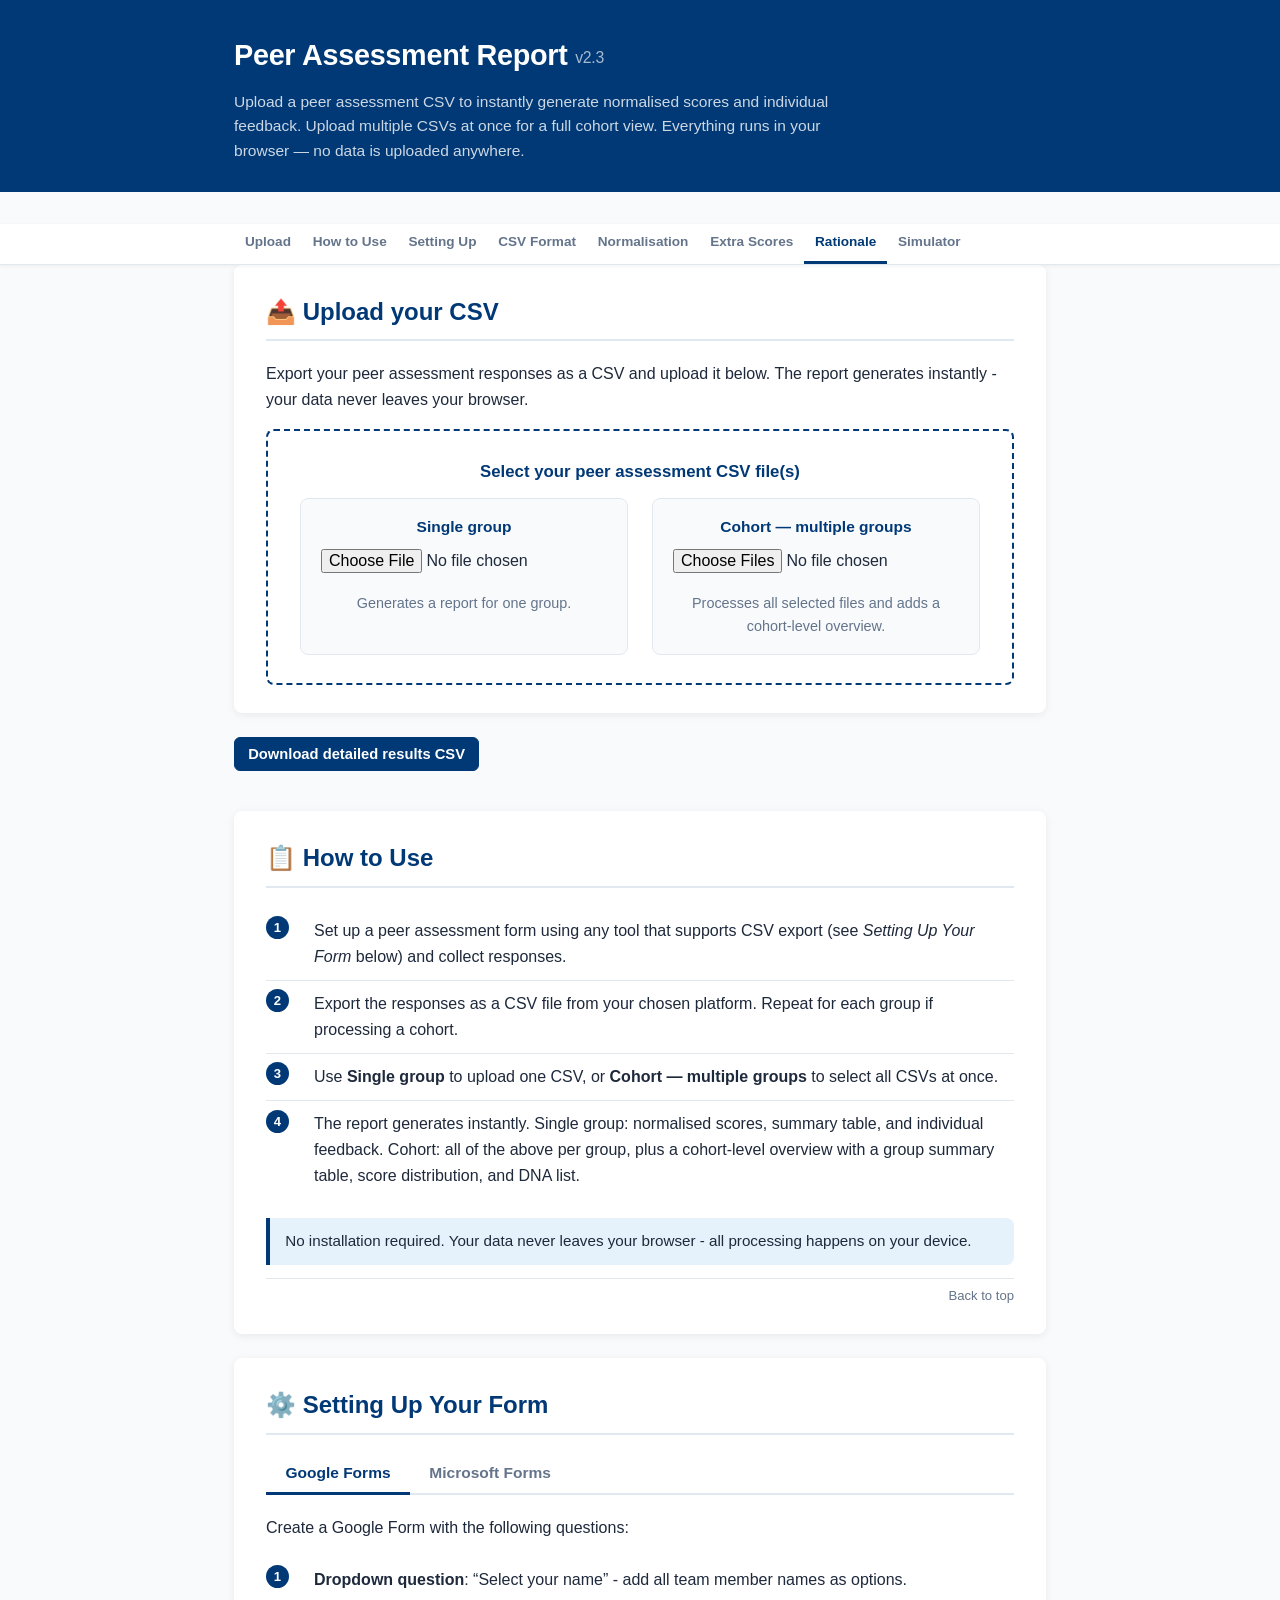
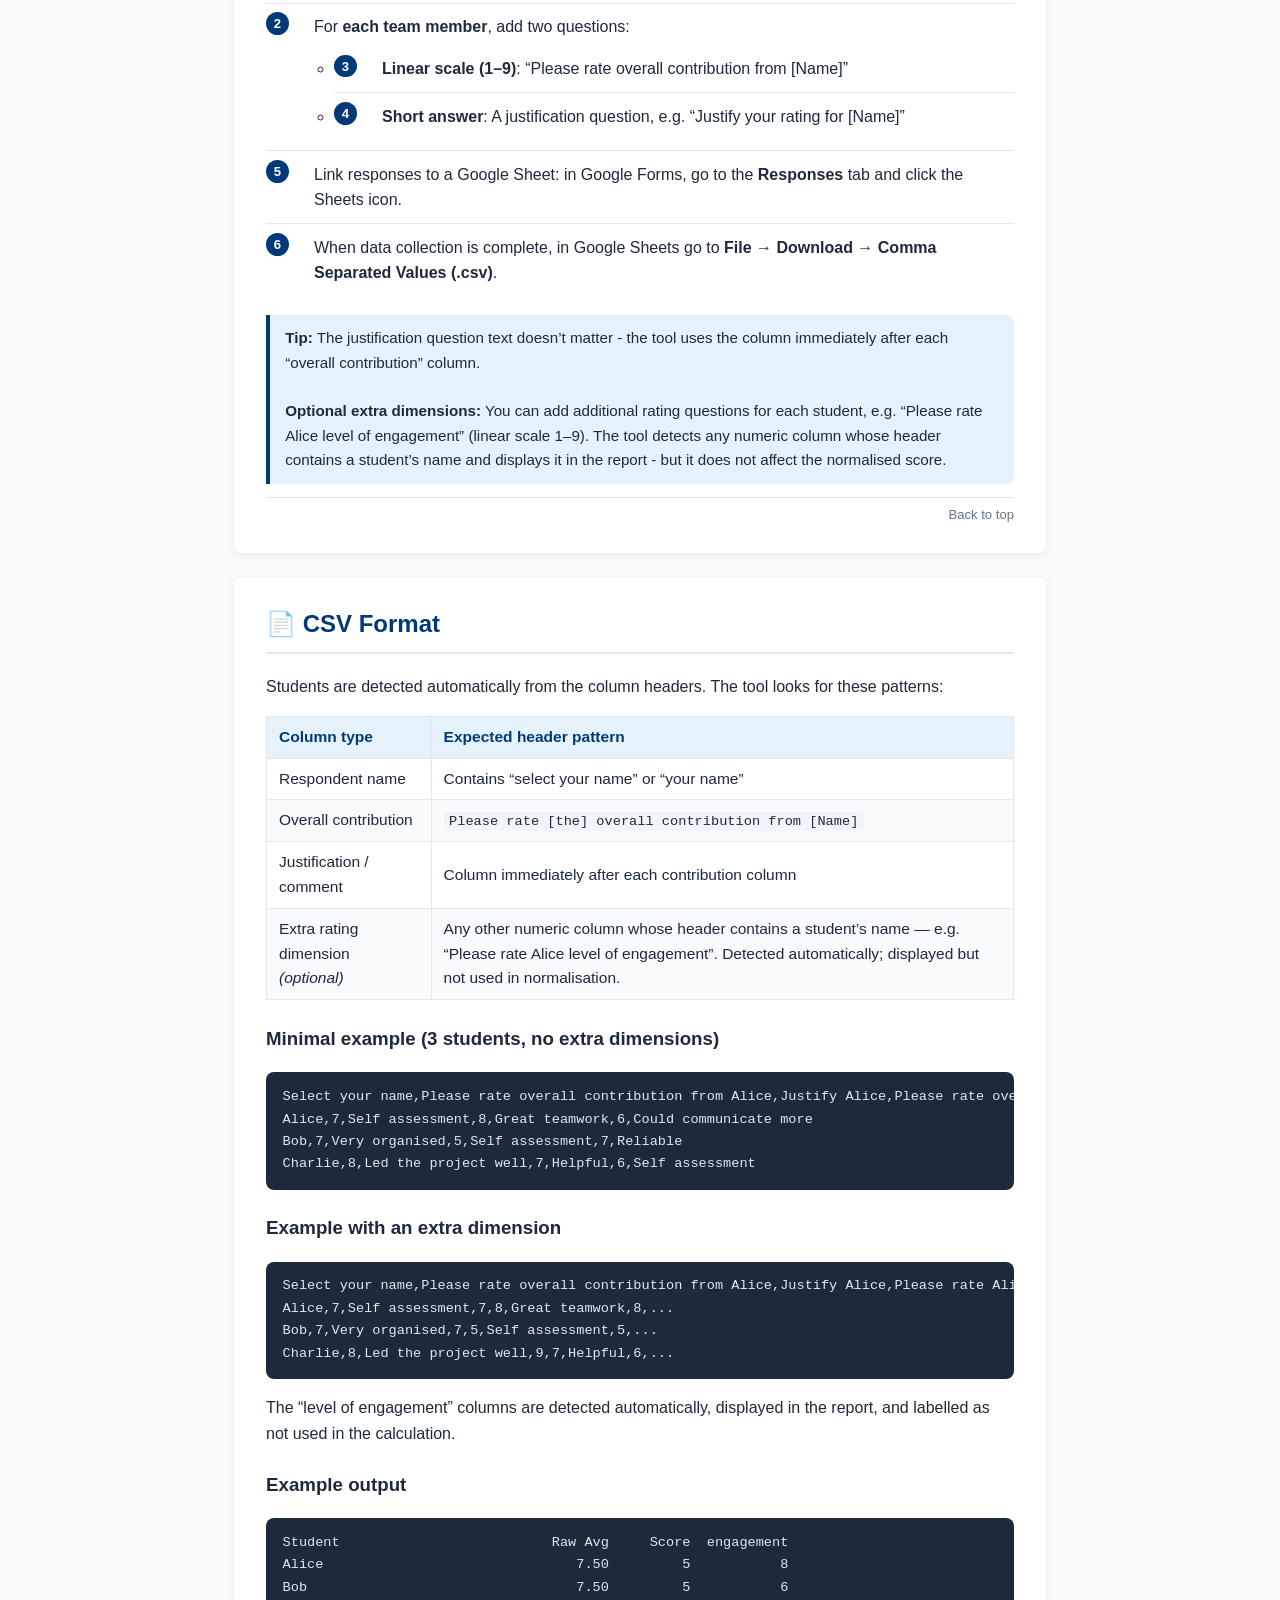
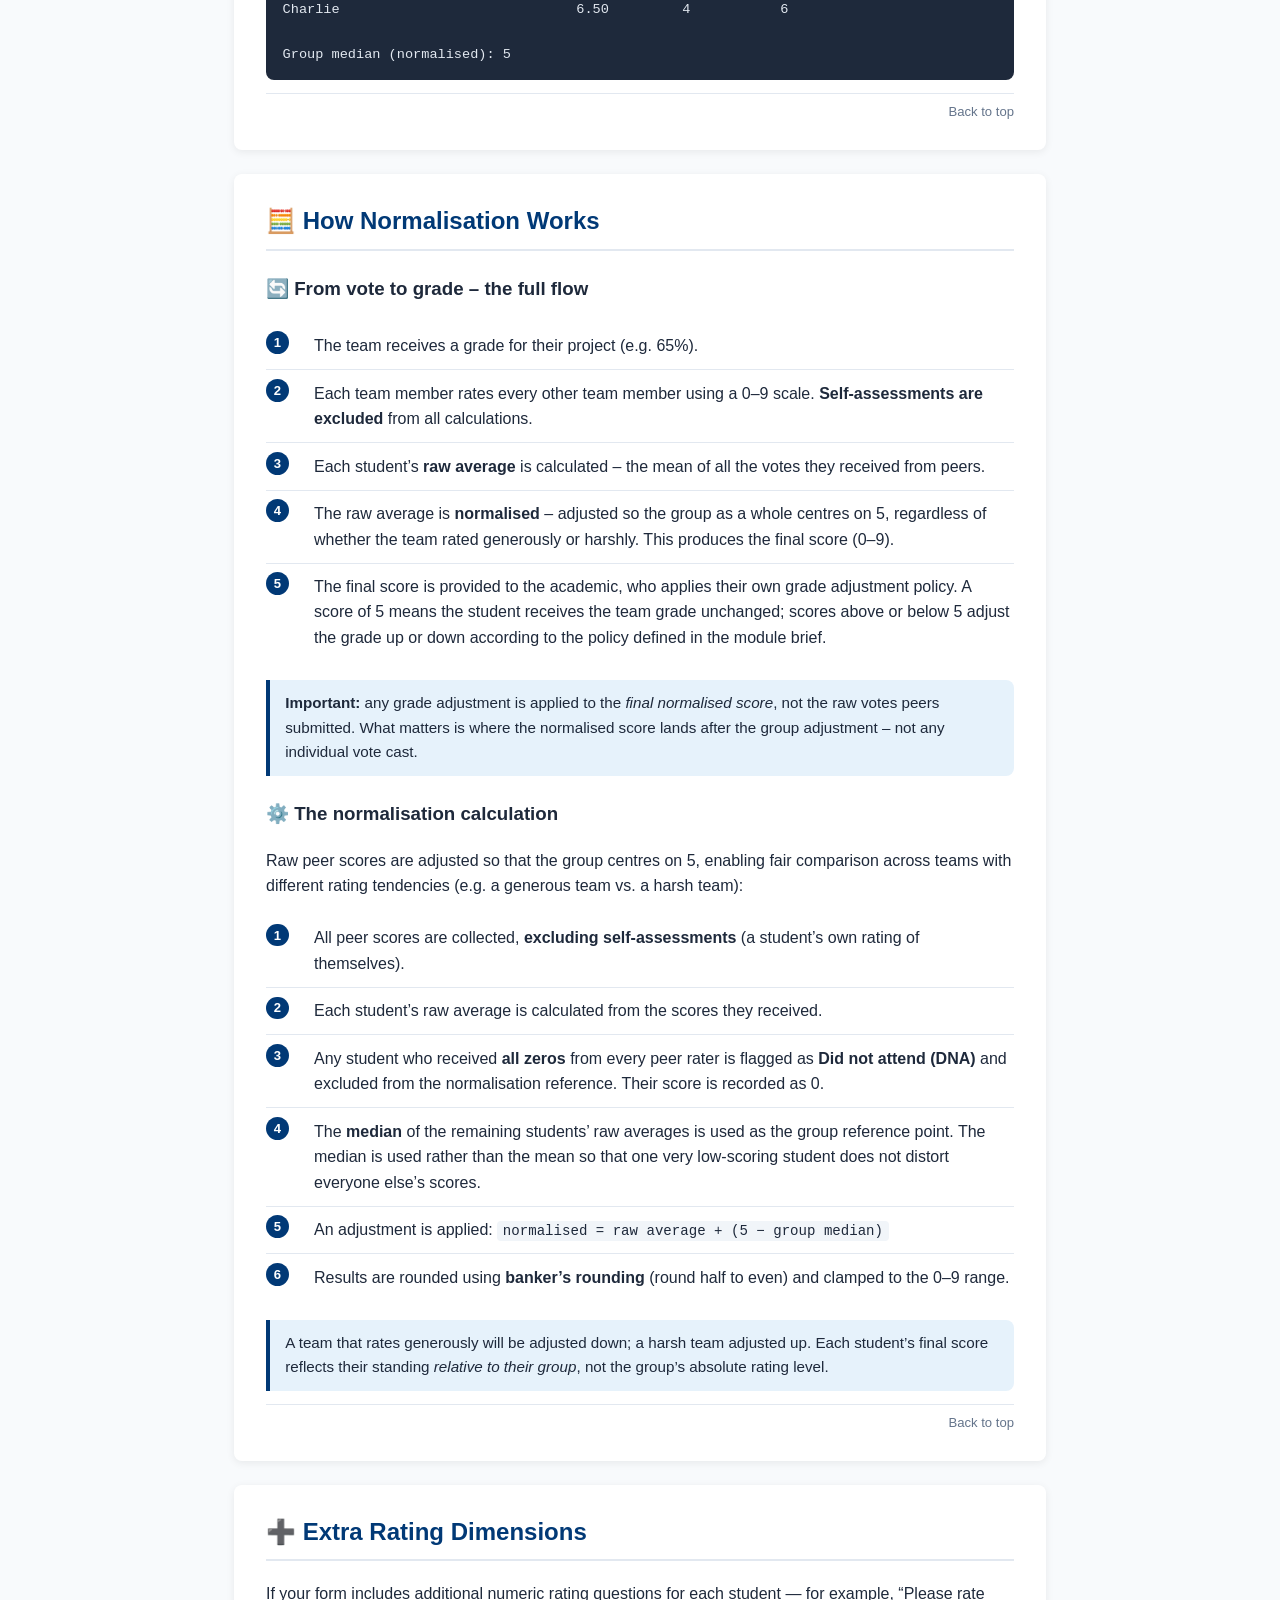
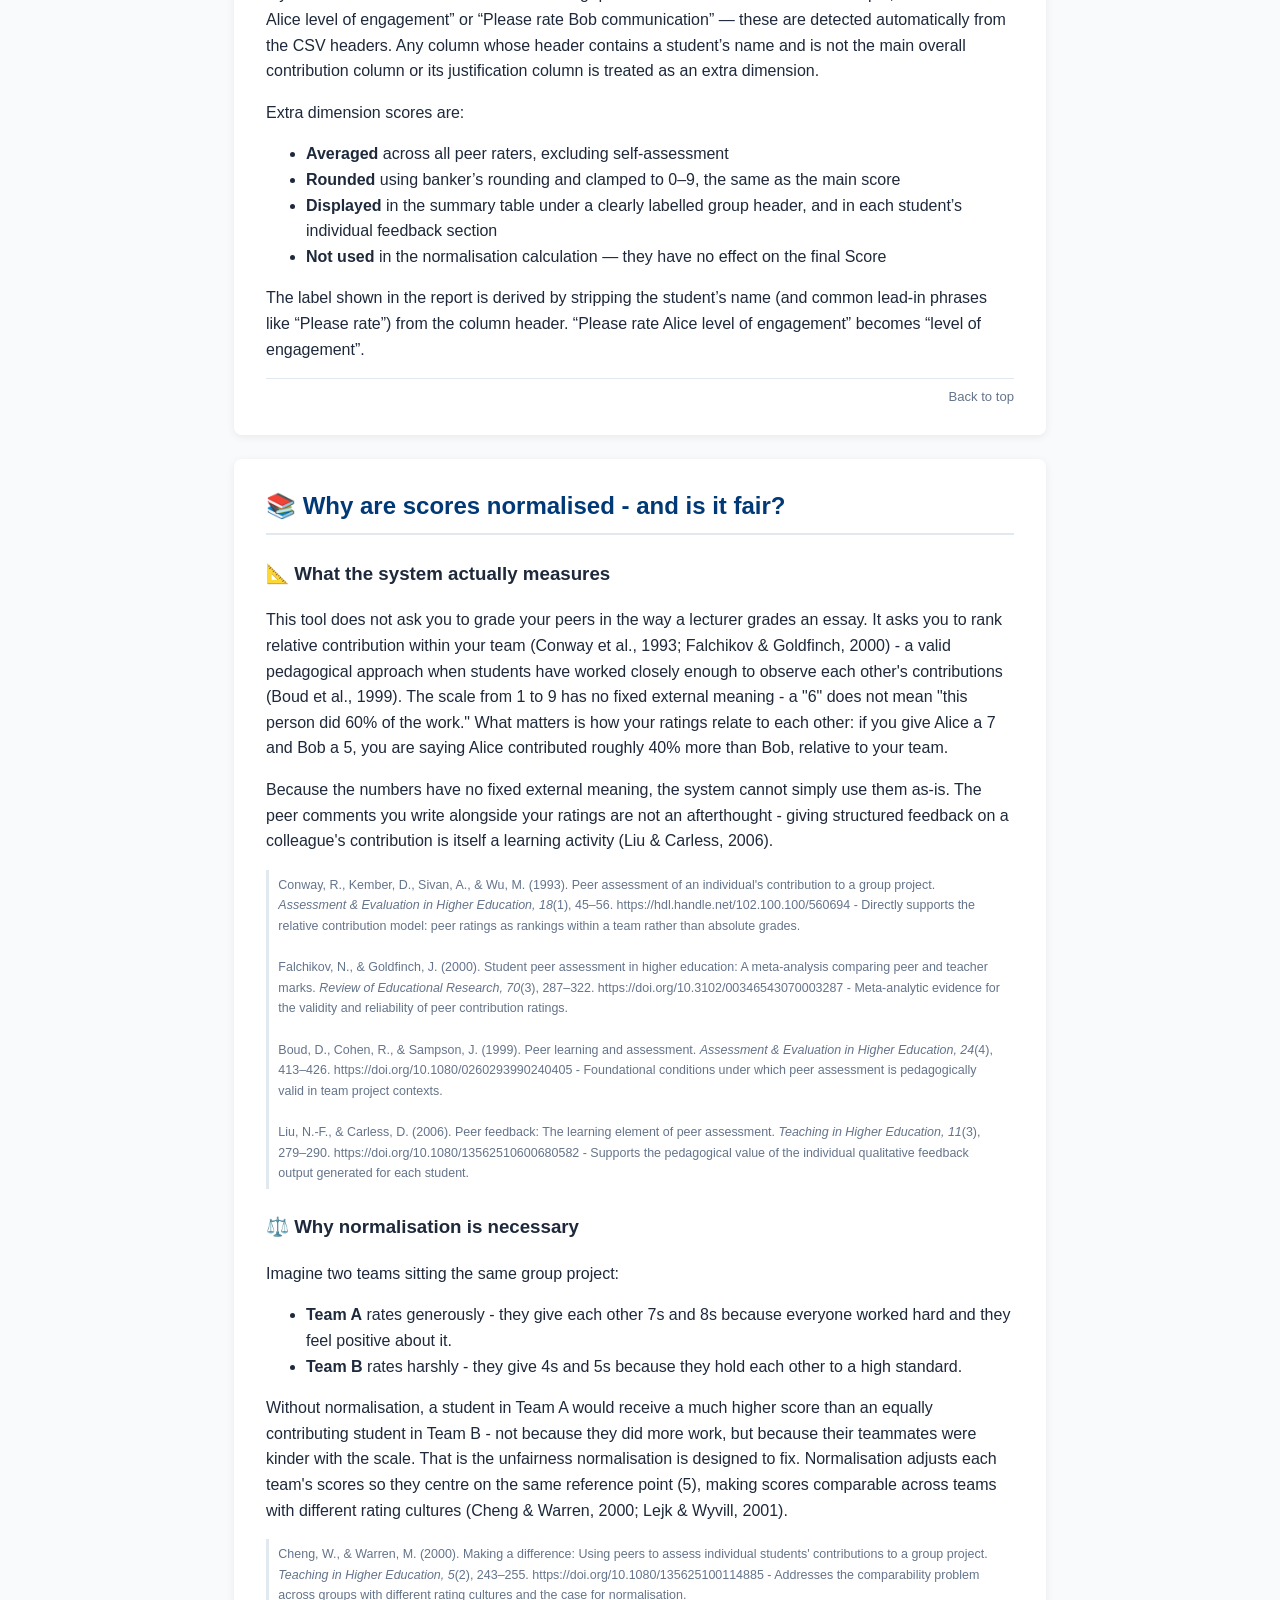
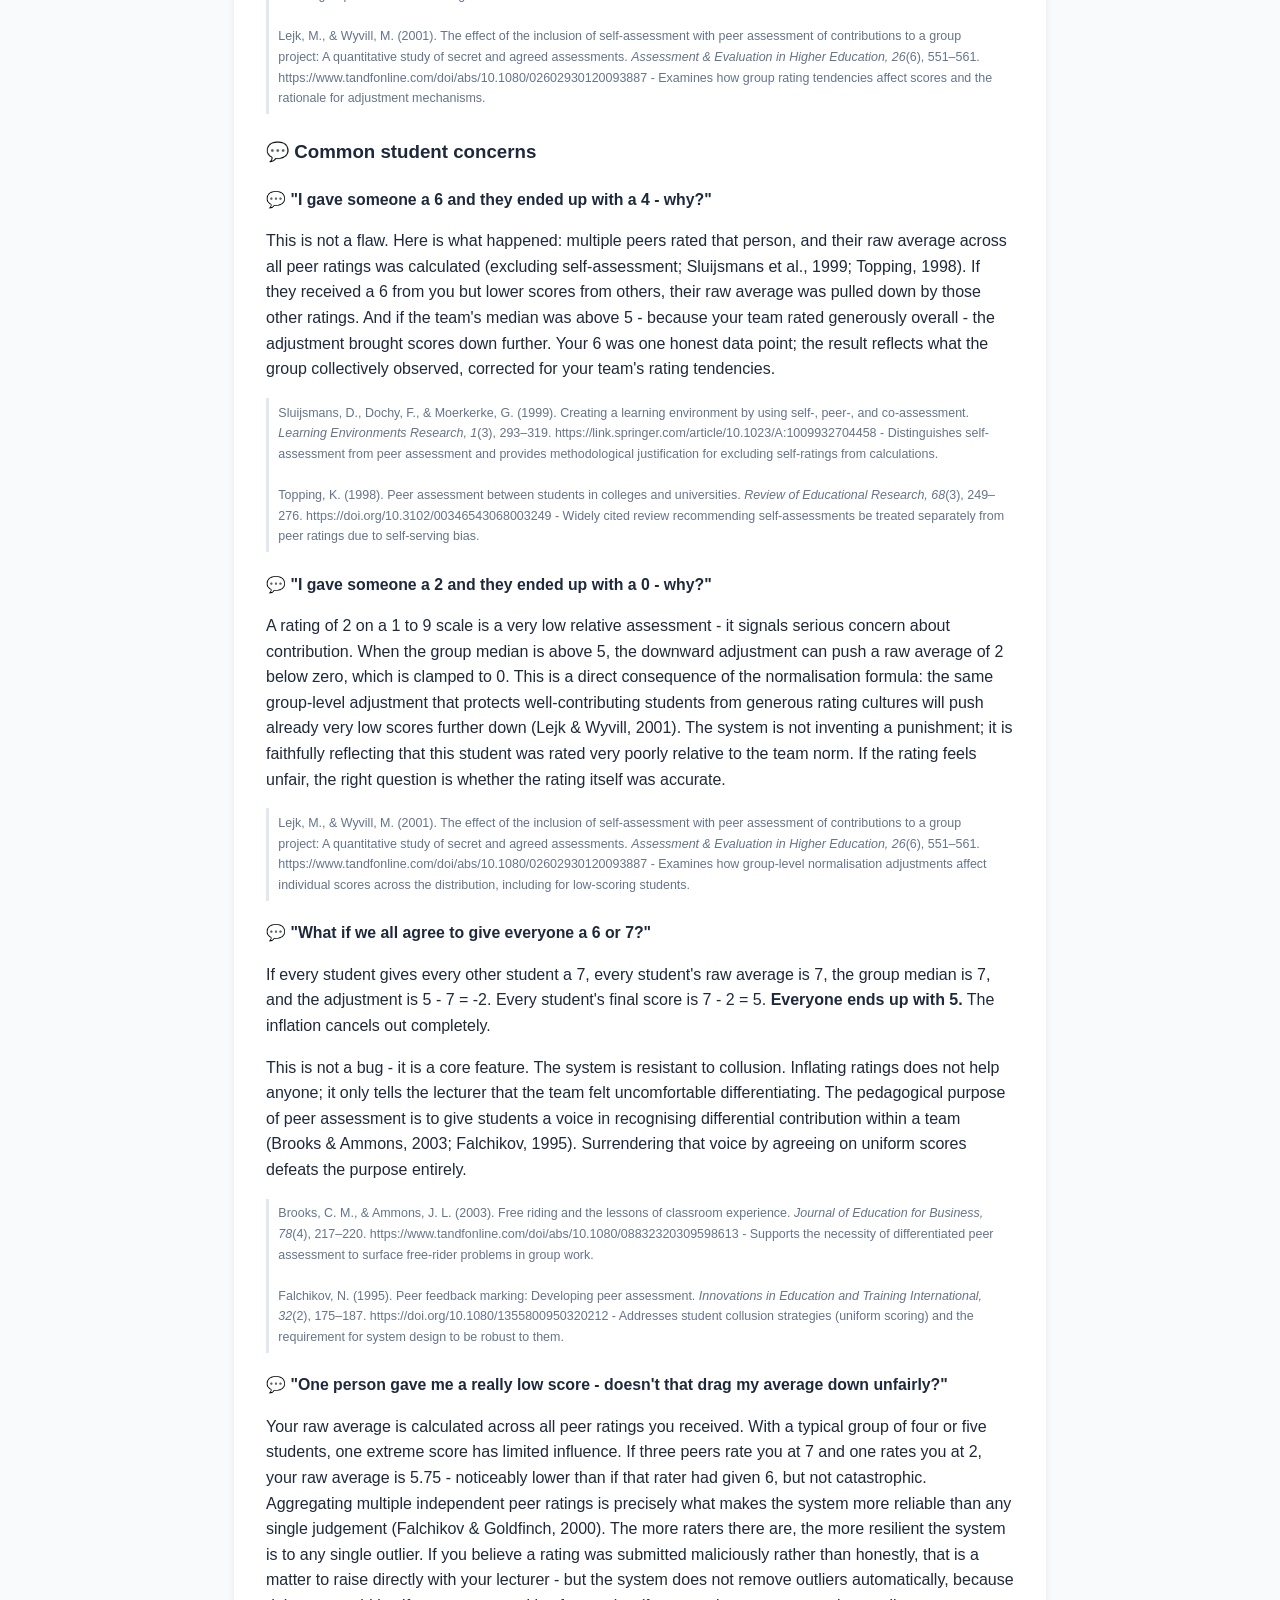
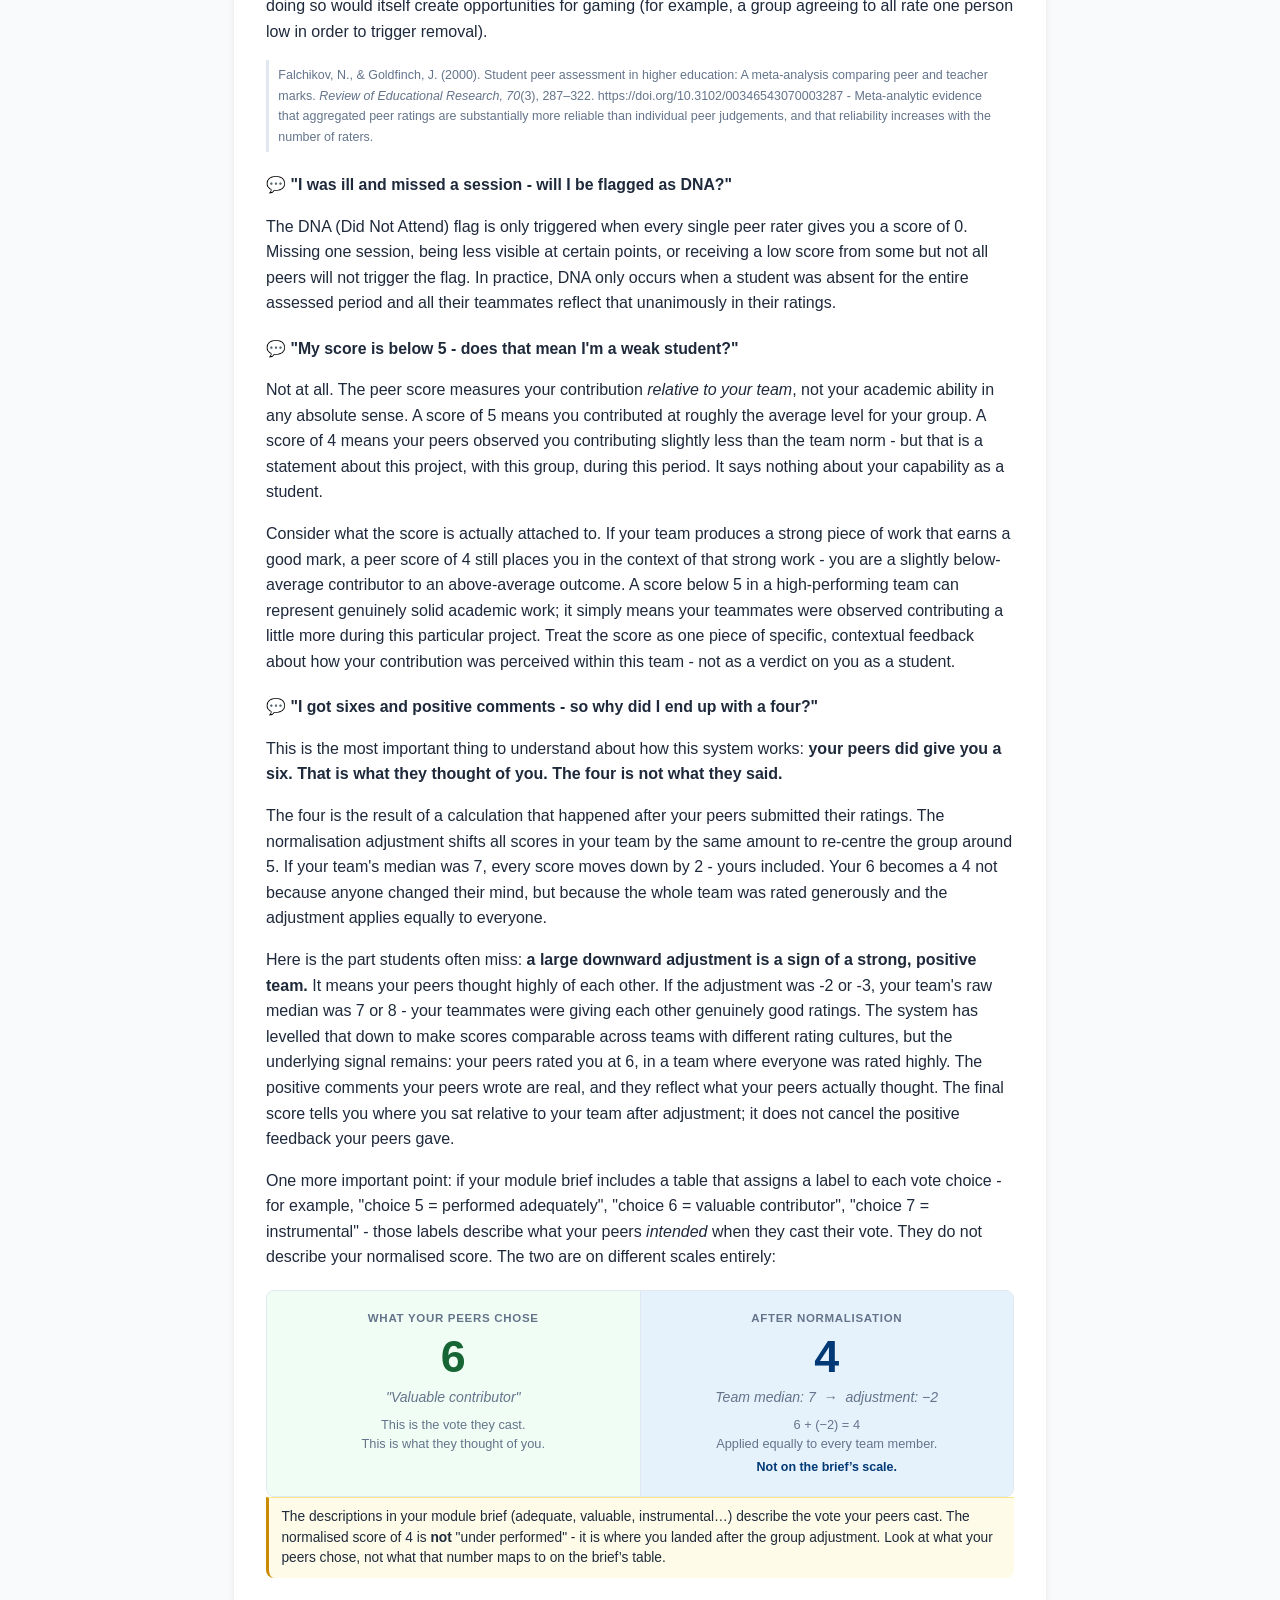
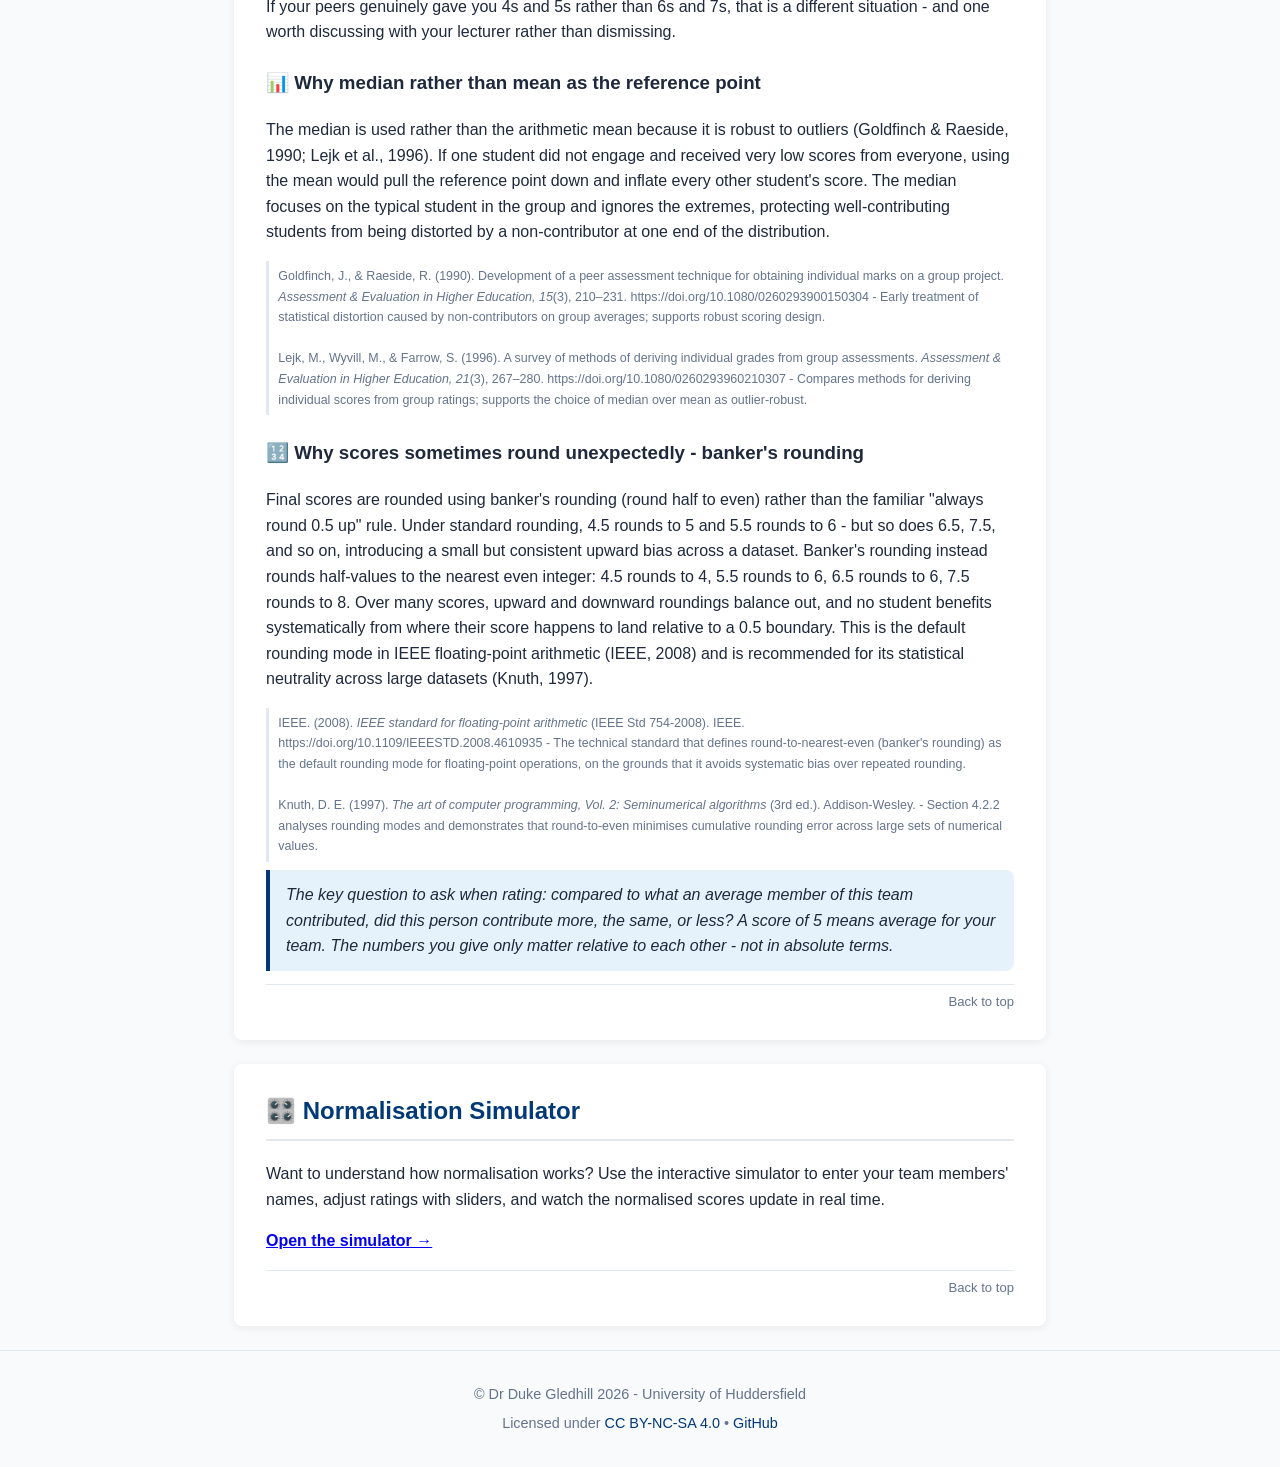
==== commit 603034f5: "Add downloadable CSV exports for processed peer assessment reports" ====
--- a/docs/index.html
+++ b/docs/index.html
@@ -143,6 +143,12 @@
             </div>
         </div>
     </section>
+
+    <div id="exportActions" class="export-actions" hidden>
+        <button id="exportCsvBtn" type="button" class="export-btn">Download detailed results CSV</button>
+        <button id="exportSummaryCsvBtn" type="button" class="export-btn export-btn-secondary" hidden>Download cohort summary CSV</button>
+        <p id="exportMeta" class="export-meta"></p>
+    </div>
 
     <div id="output"></div>
 
--- a/docs/style.css
+++ b/docs/style.css
@@ -94,6 +94,44 @@
     margin-bottom: 2.5em;
 }
 
+.export-actions {
+    display: flex;
+    flex-wrap: wrap;
+    align-items: center;
+    gap: 0.75em 1em;
+    margin: 0 0 1em;
+}
+
+.export-btn {
+    border: 1px solid var(--blue);
+    background: var(--blue);
+    color: #fff;
+    border-radius: 6px;
+    padding: 0.55em 0.9em;
+    font-size: 0.92em;
+    font-weight: bold;
+    cursor: pointer;
+}
+
+.export-btn:hover {
+    background: var(--blue-dark);
+}
+
+.export-btn-secondary {
+    background: var(--white);
+    color: var(--blue);
+}
+
+.export-btn-secondary:hover {
+    background: var(--blue-light);
+}
+
+.export-meta {
+    margin: 0;
+    color: var(--text-muted);
+    font-size: 0.9em;
+}
+
 #output h2 {
     color: var(--blue);
     border-bottom: 2px solid var(--border);
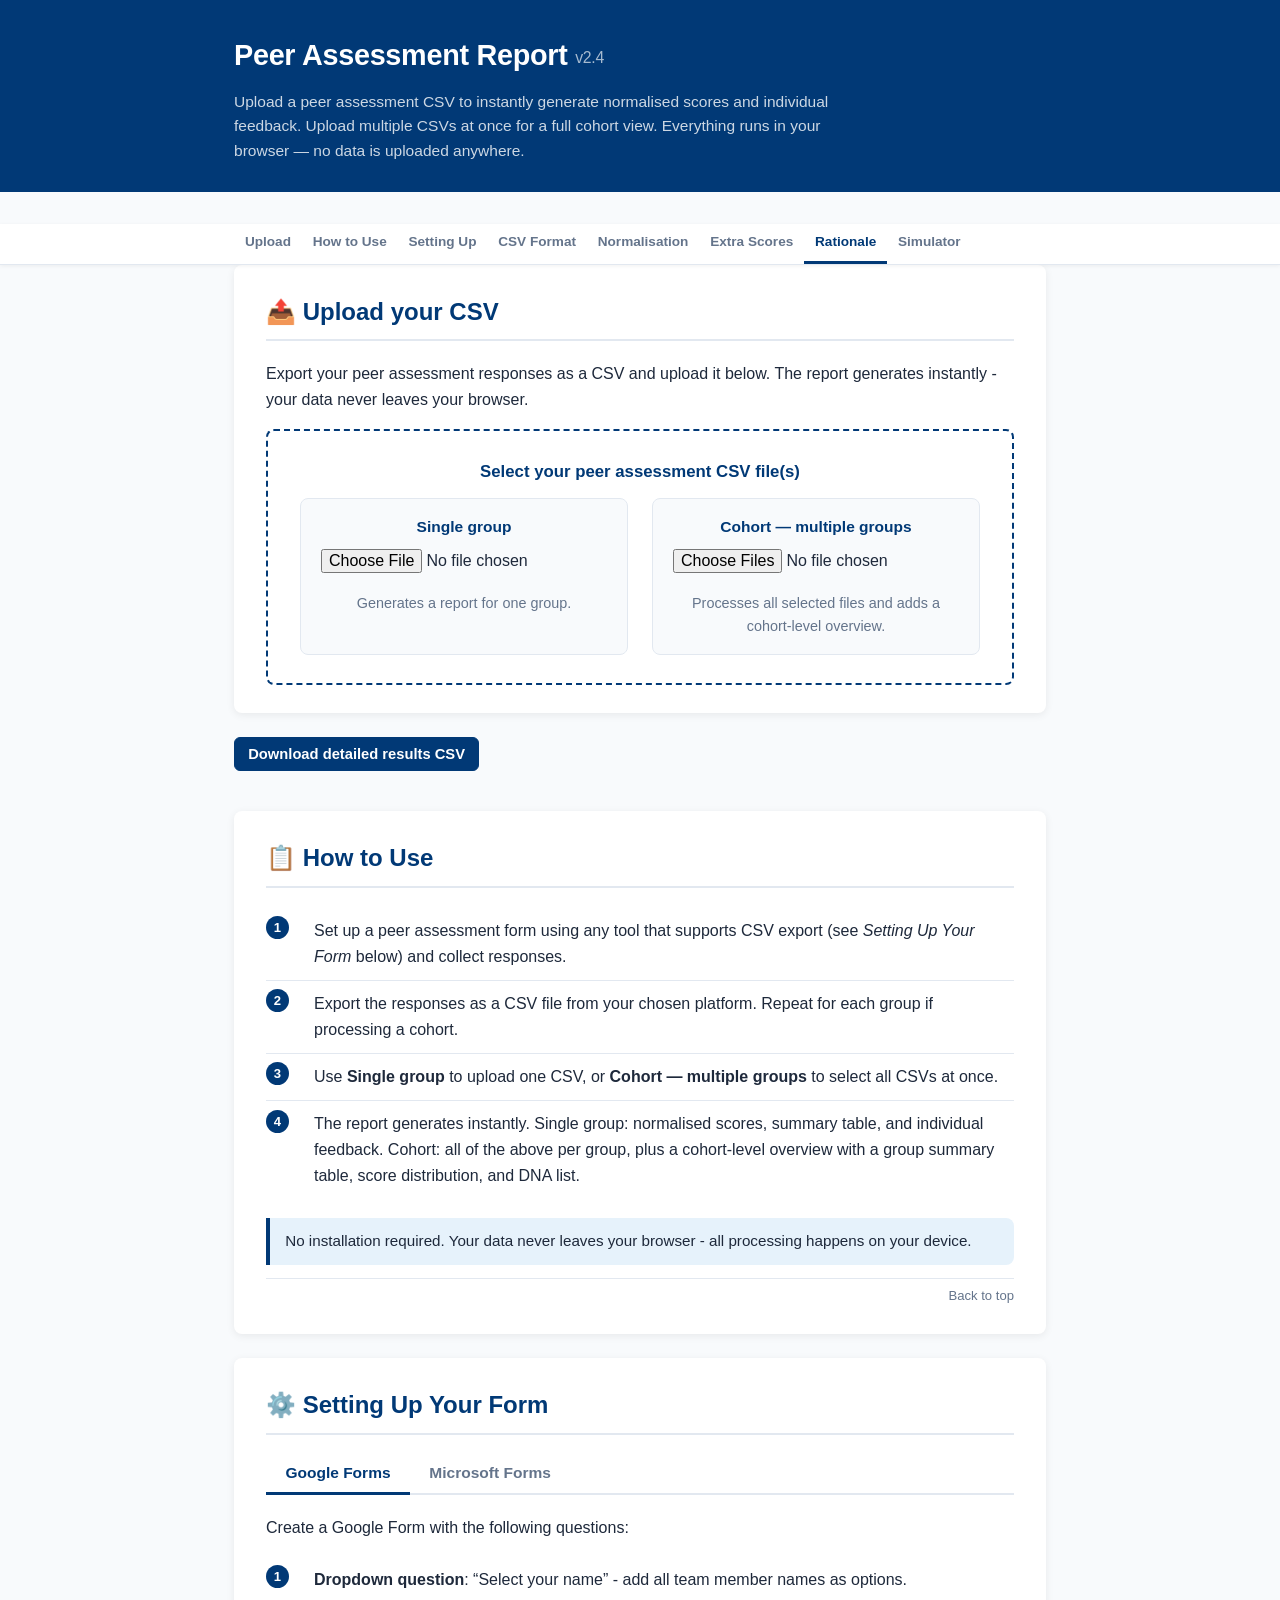
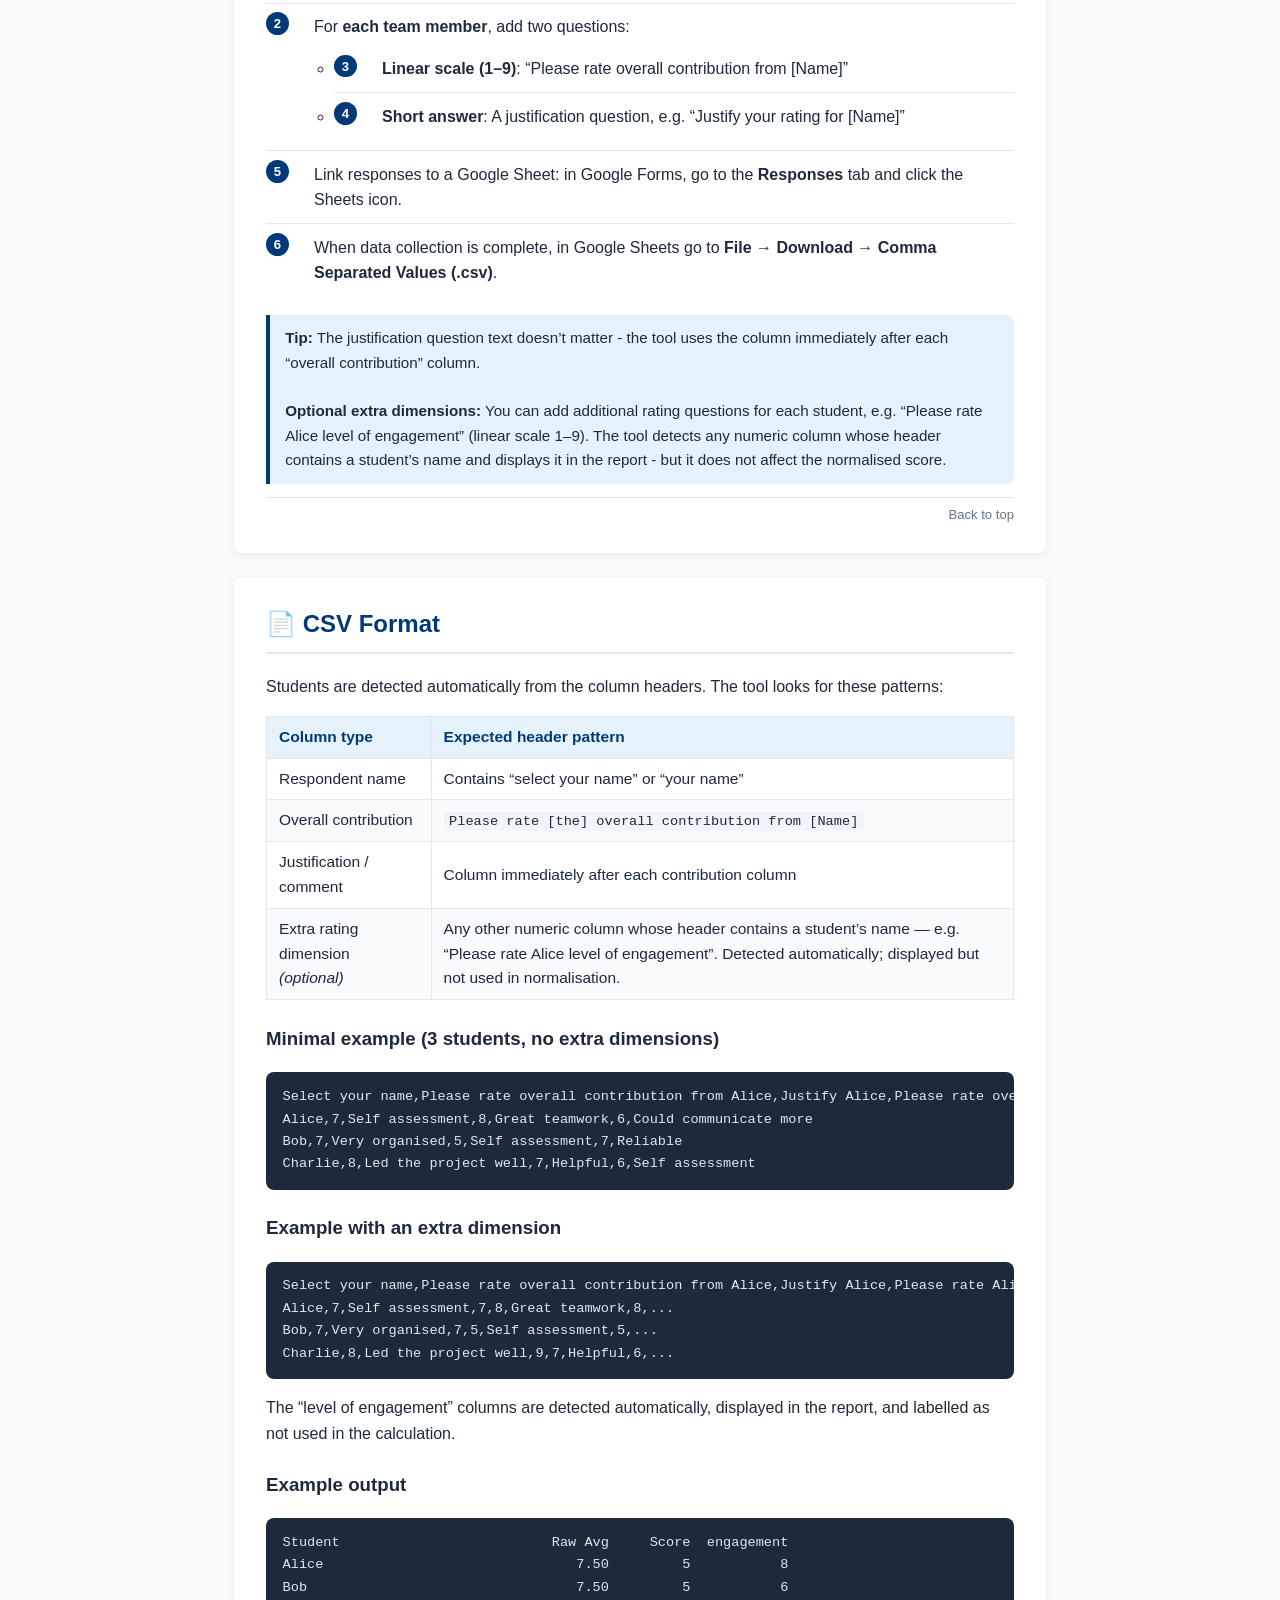
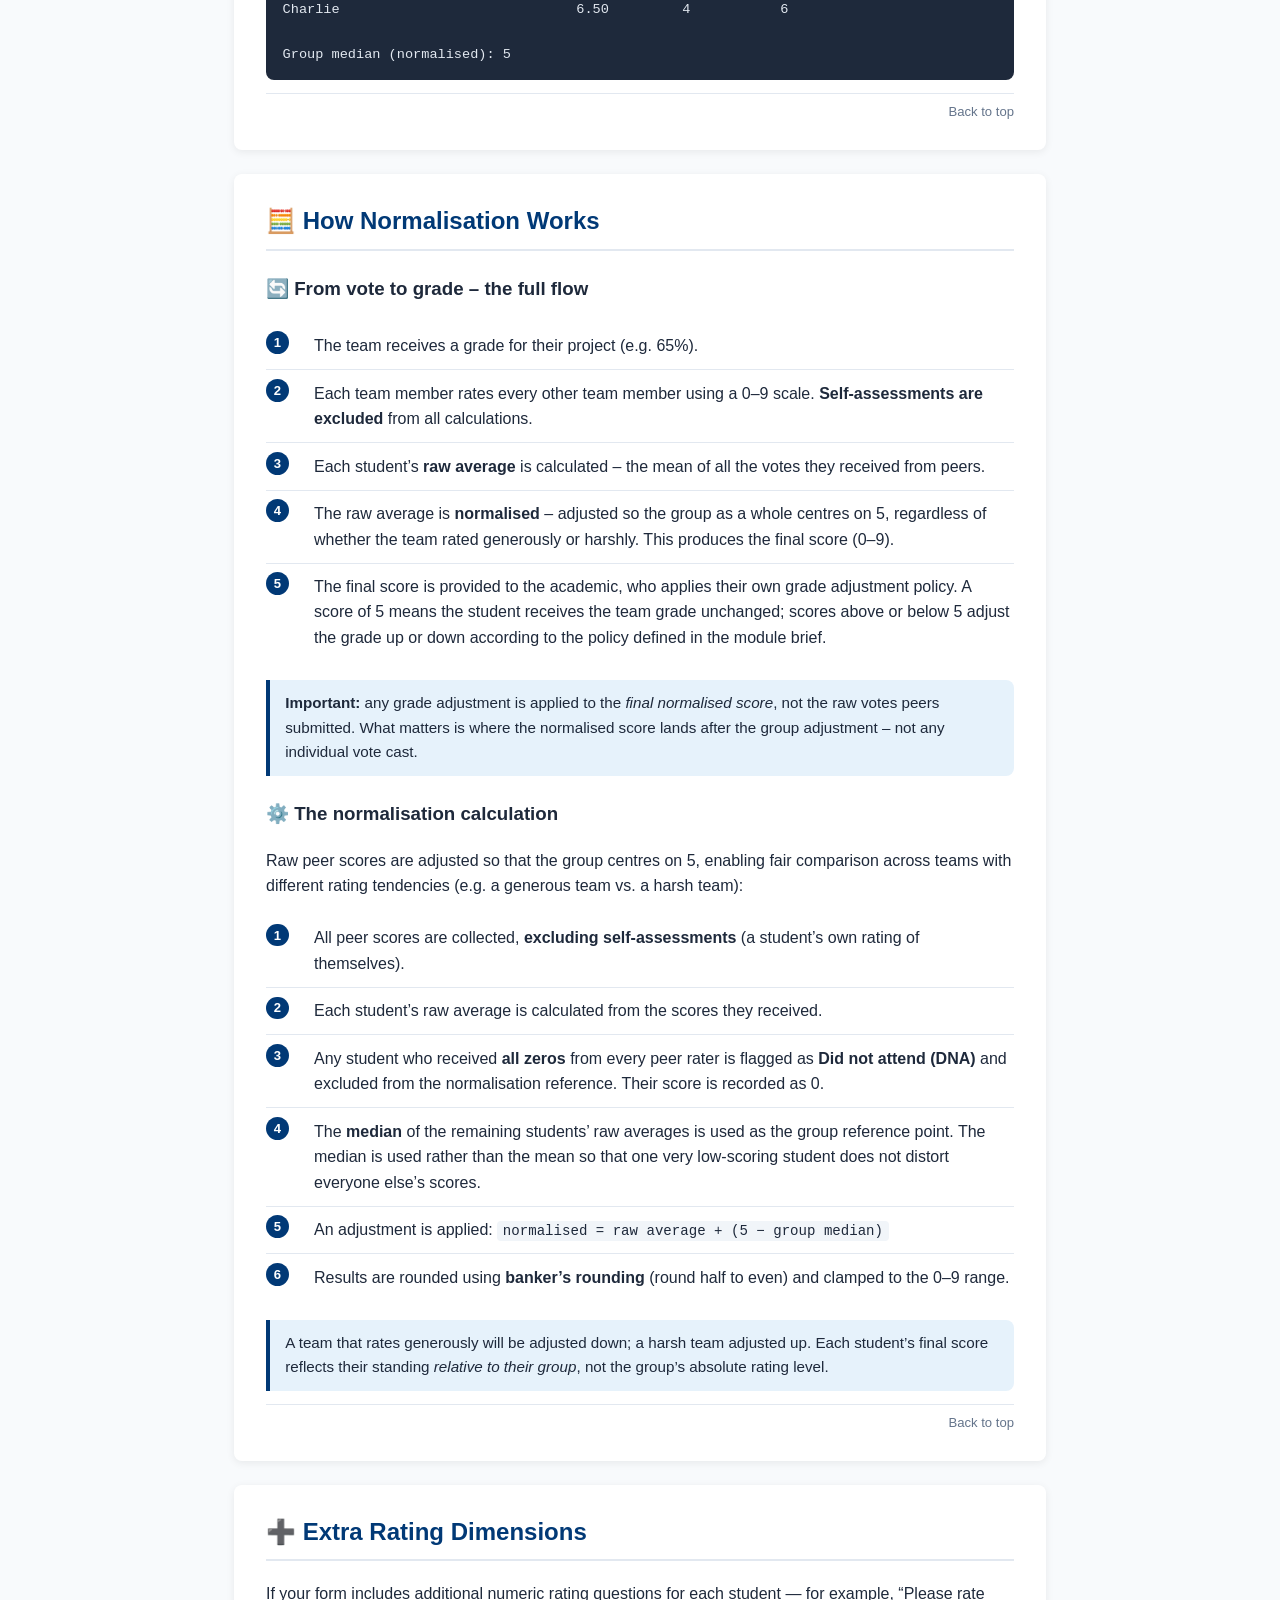
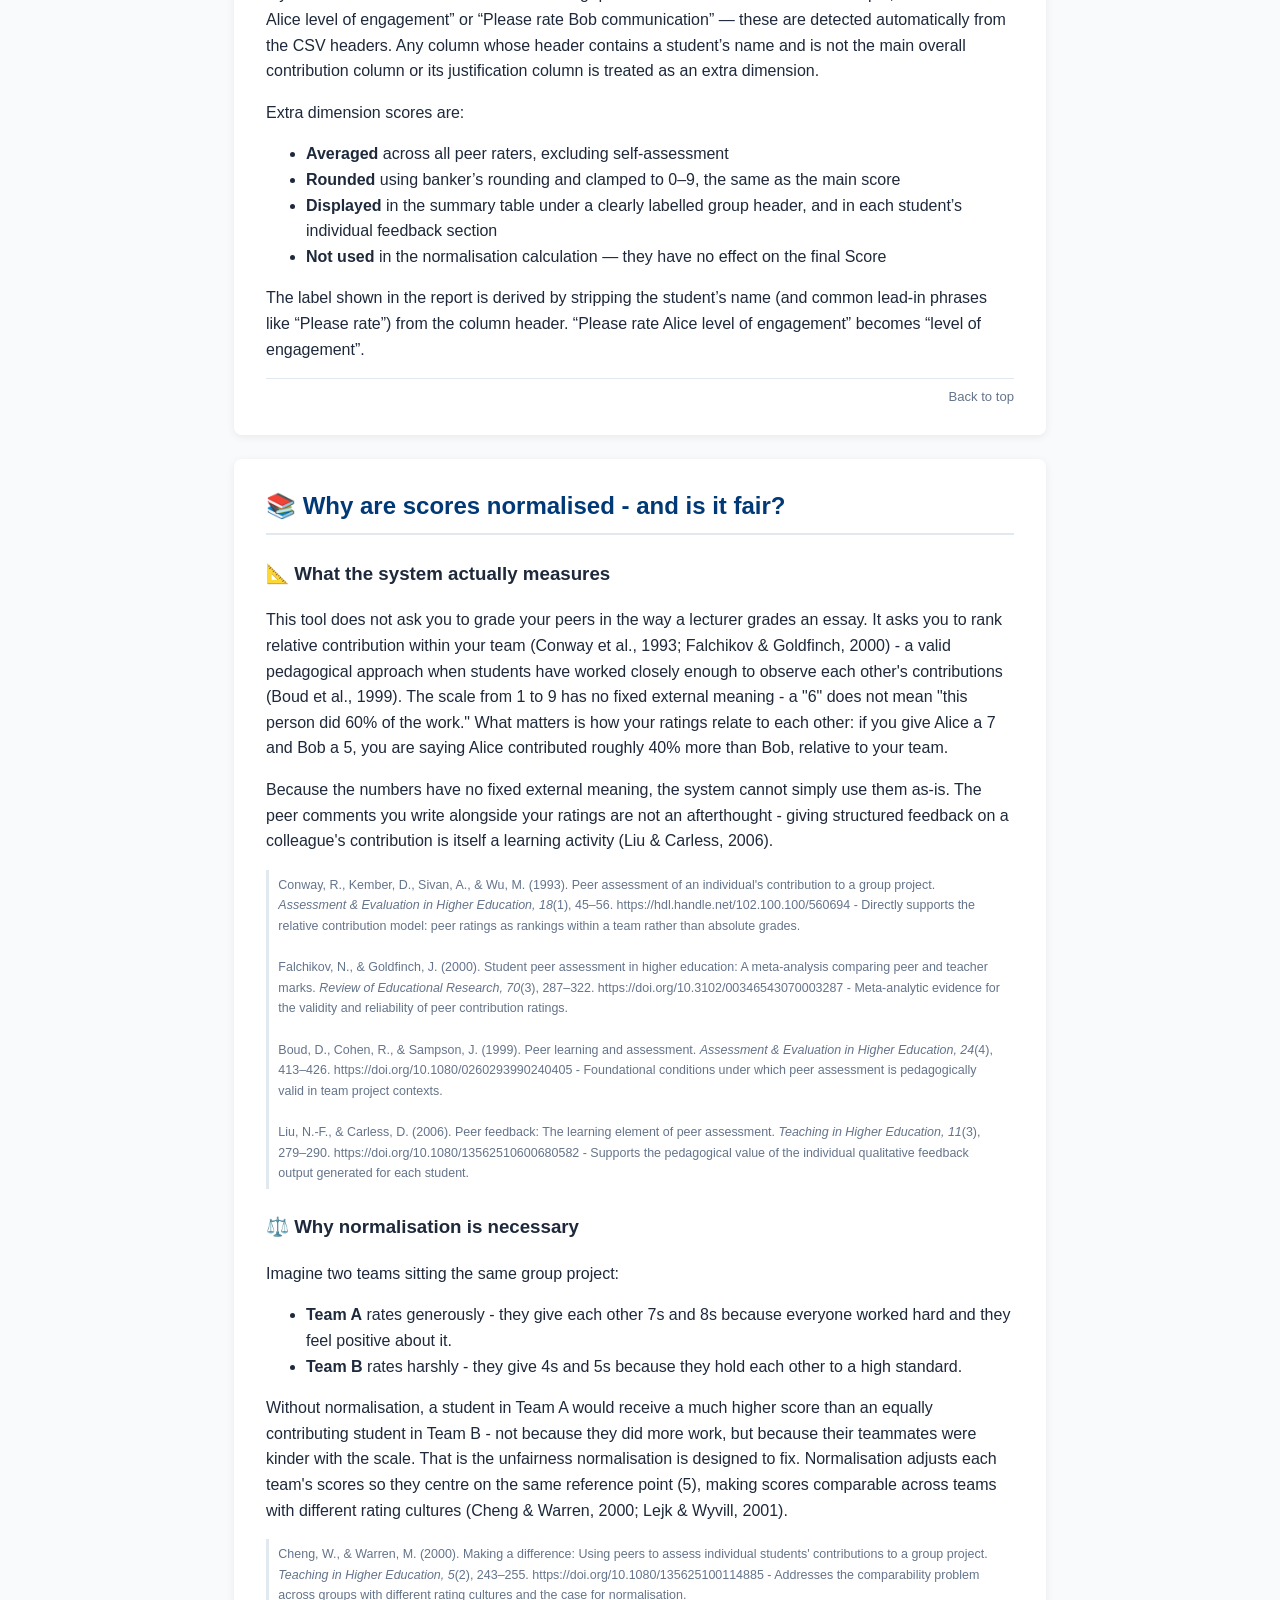
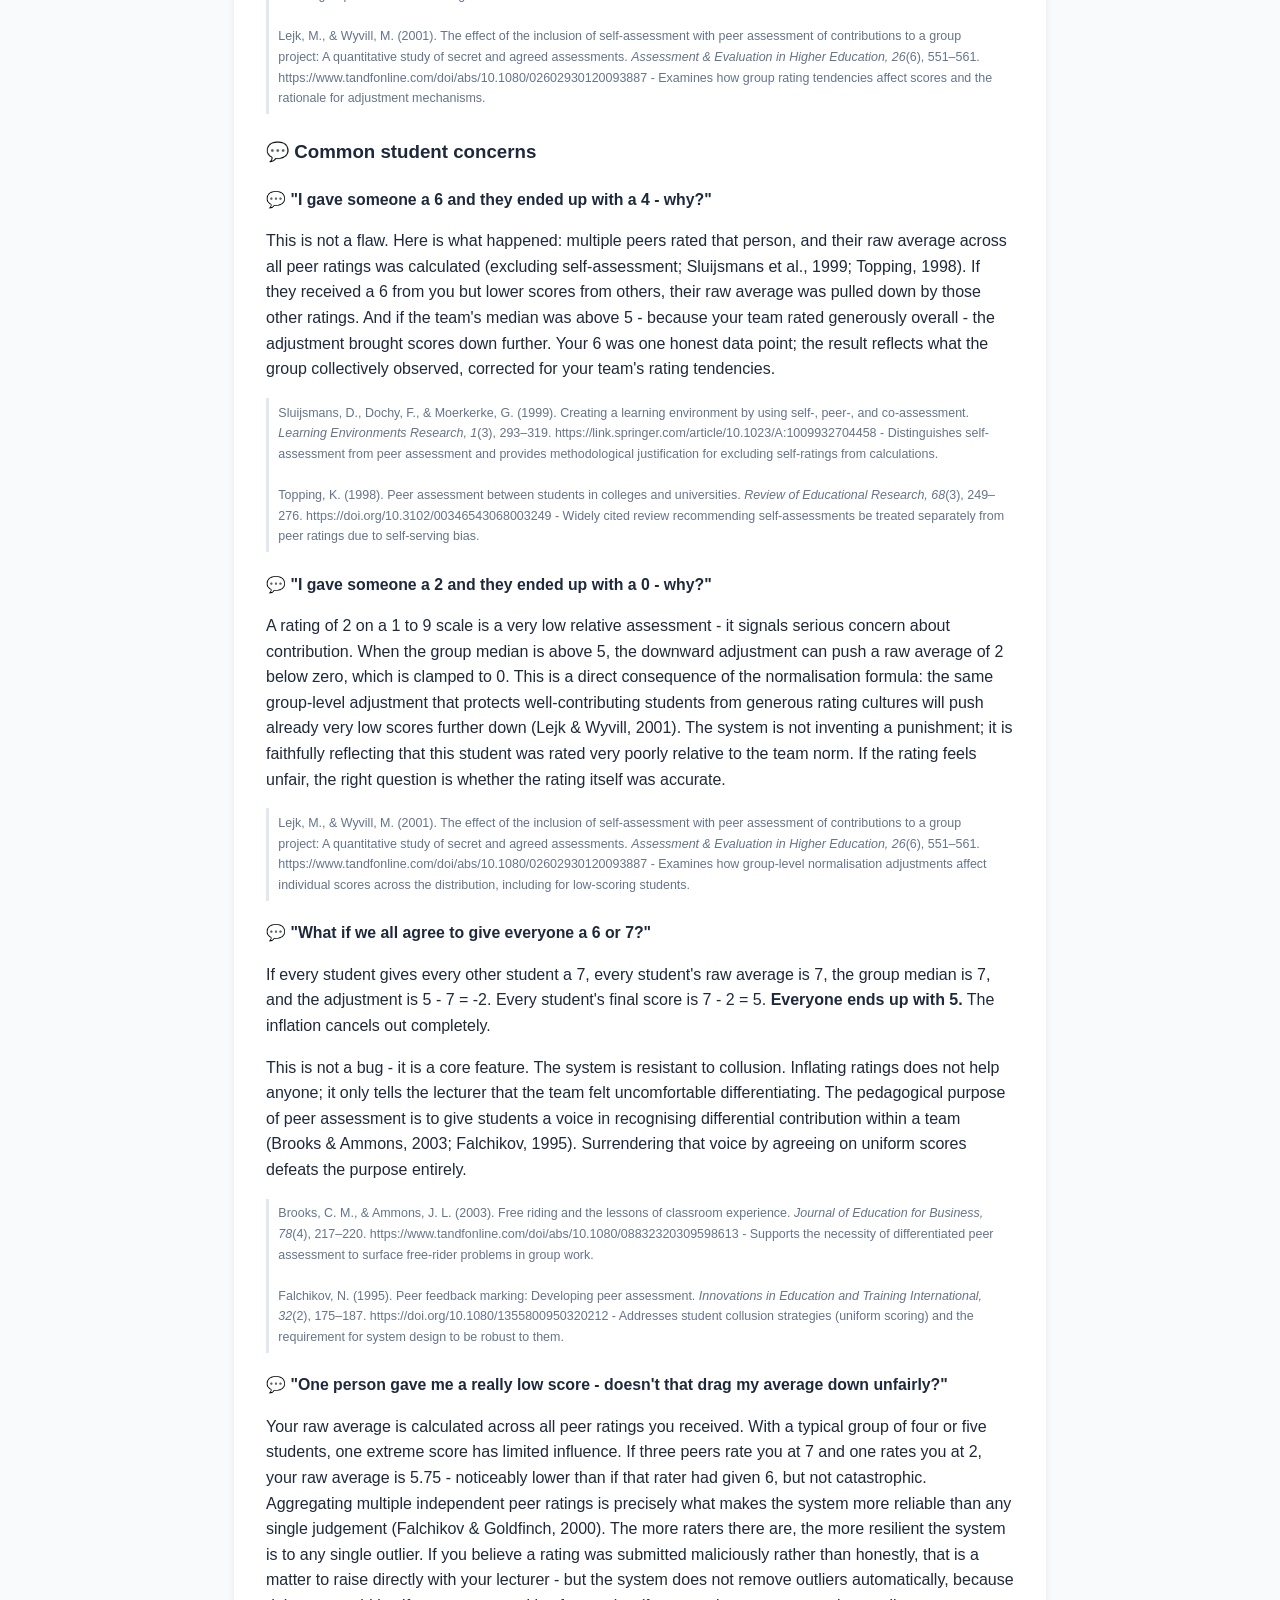
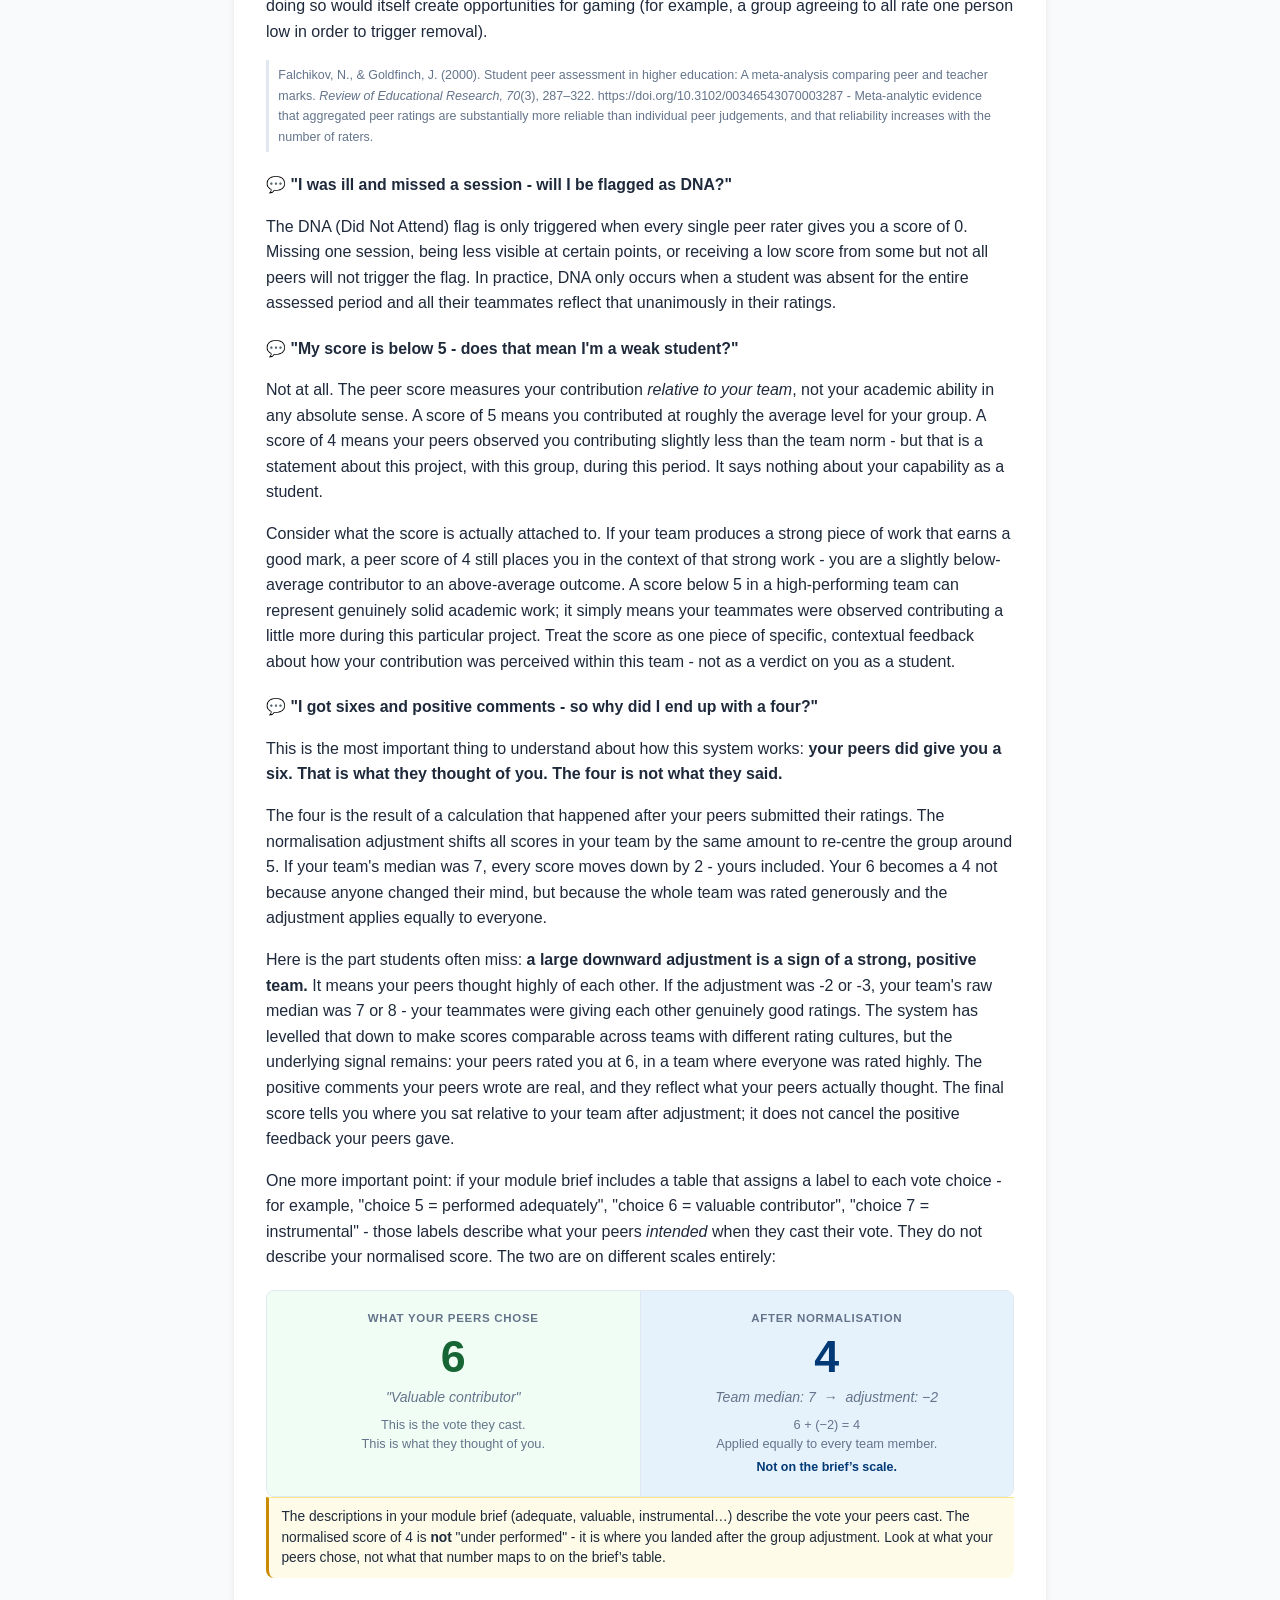
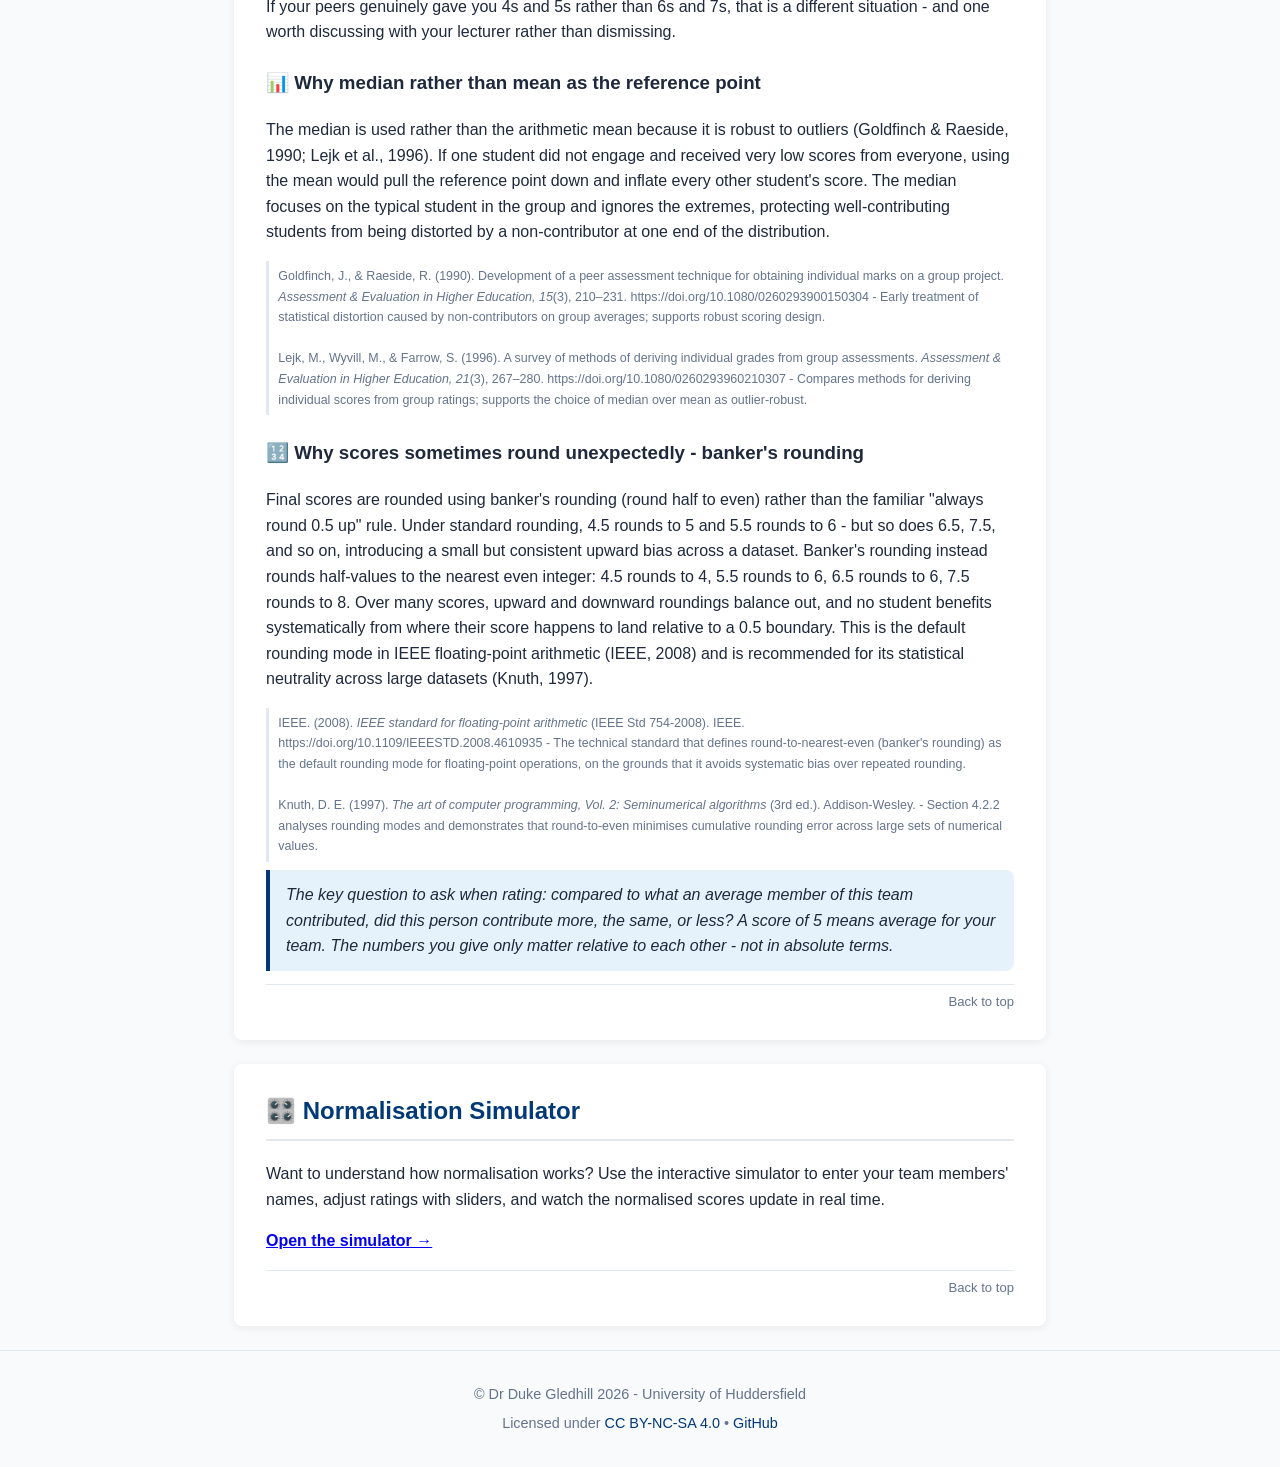
==== commit 830c48a3: "Bump UI version to v2.4" ====
--- a/docs/index.html
+++ b/docs/index.html
@@ -104,7 +104,7 @@
 
 <header>
     <div class="container">
-        <h1>Peer Assessment Report <span class="version">v2.3</span></h1>
+        <h1>Peer Assessment Report <span class="version">v2.4</span></h1>
         <p class="subtitle">Upload a peer assessment CSV to instantly generate normalised scores and individual feedback. Upload multiple CSVs at once for a full cohort view. Everything runs in your browser &mdash; no data is uploaded anywhere.</p>
     </div>
 </header>
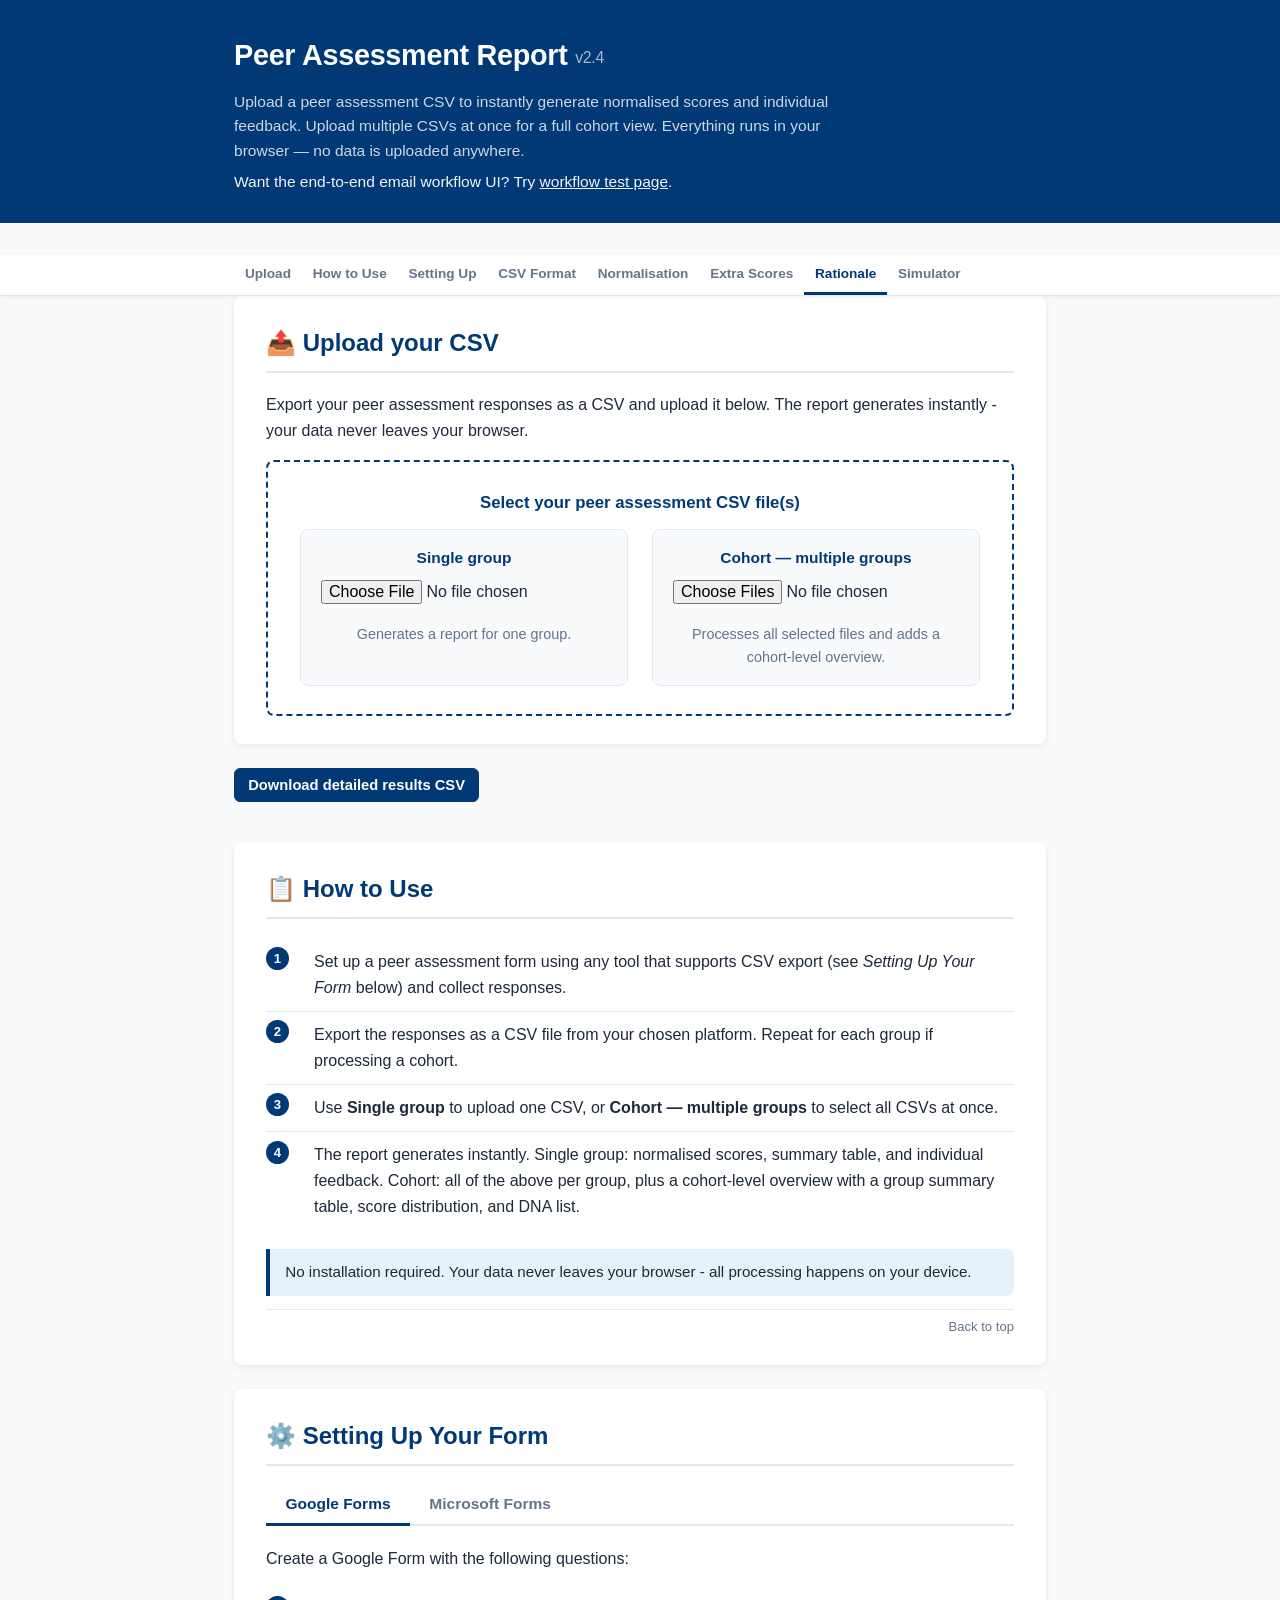
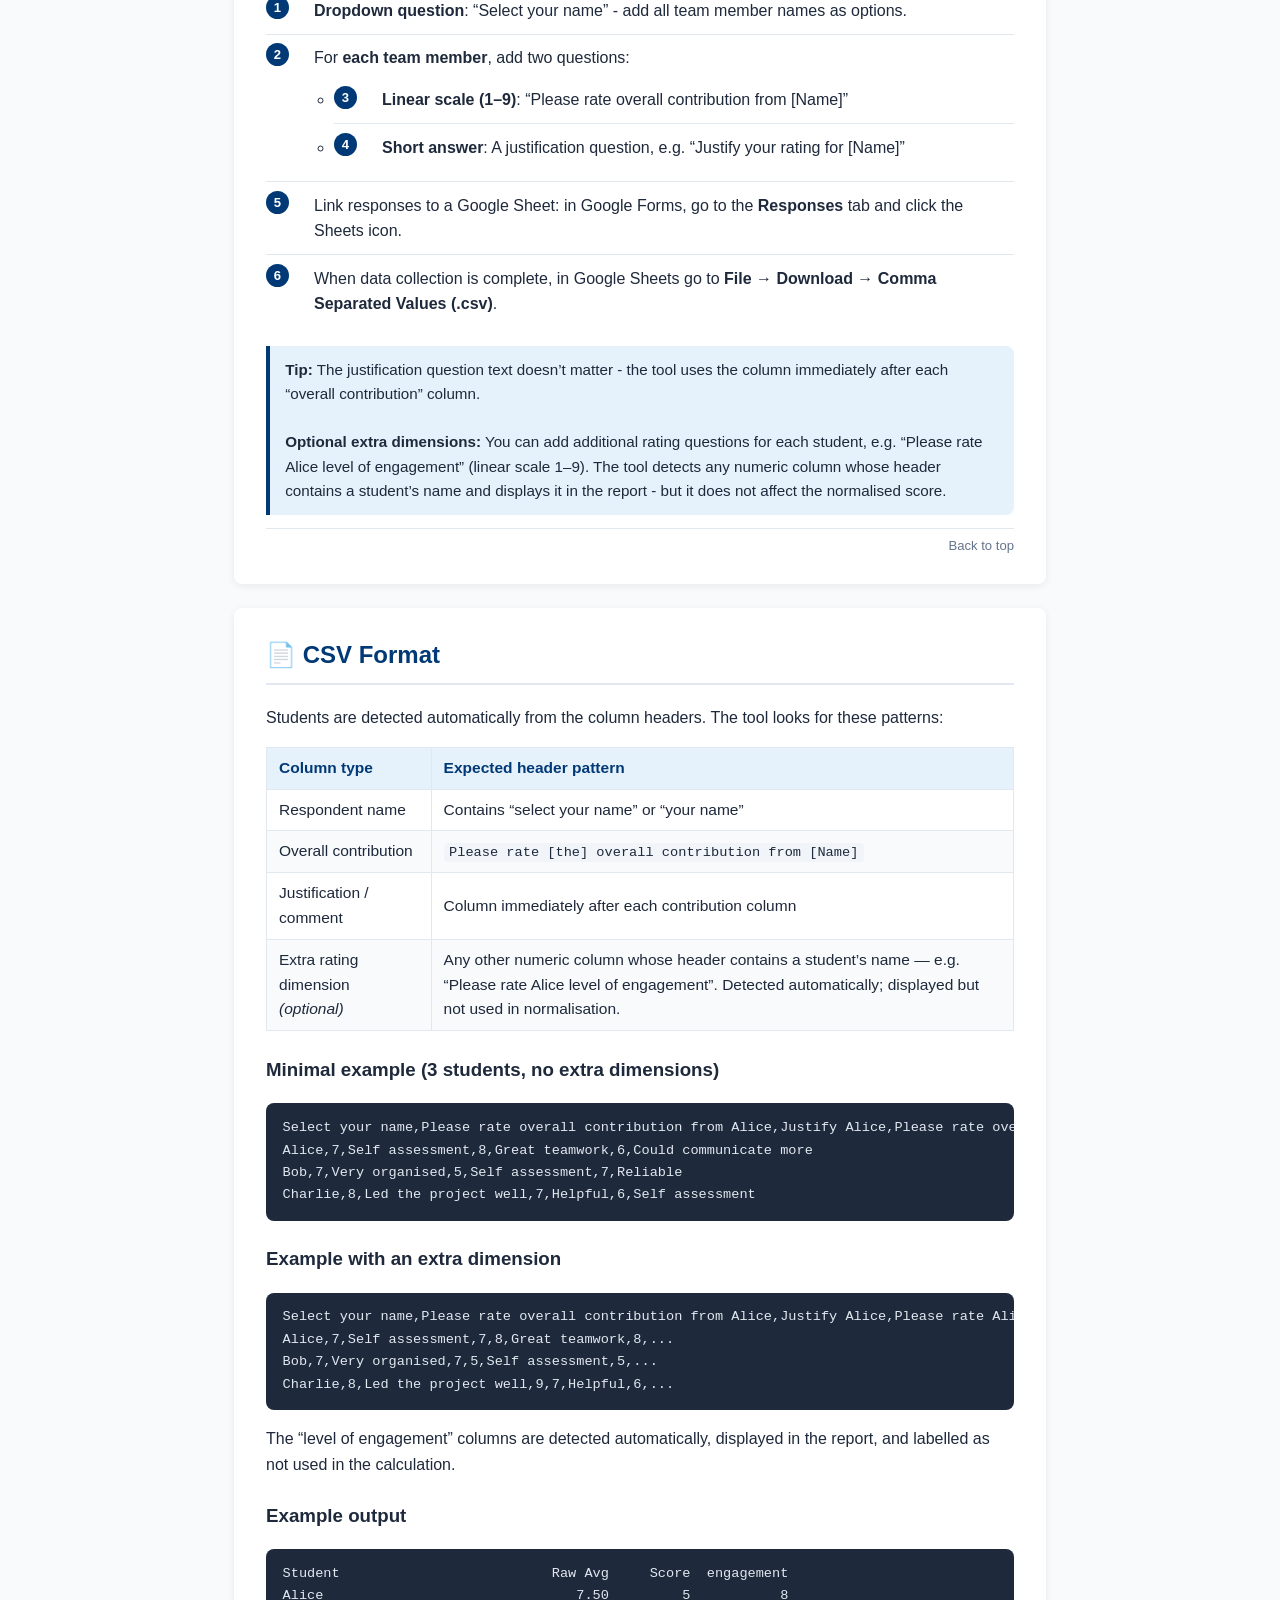
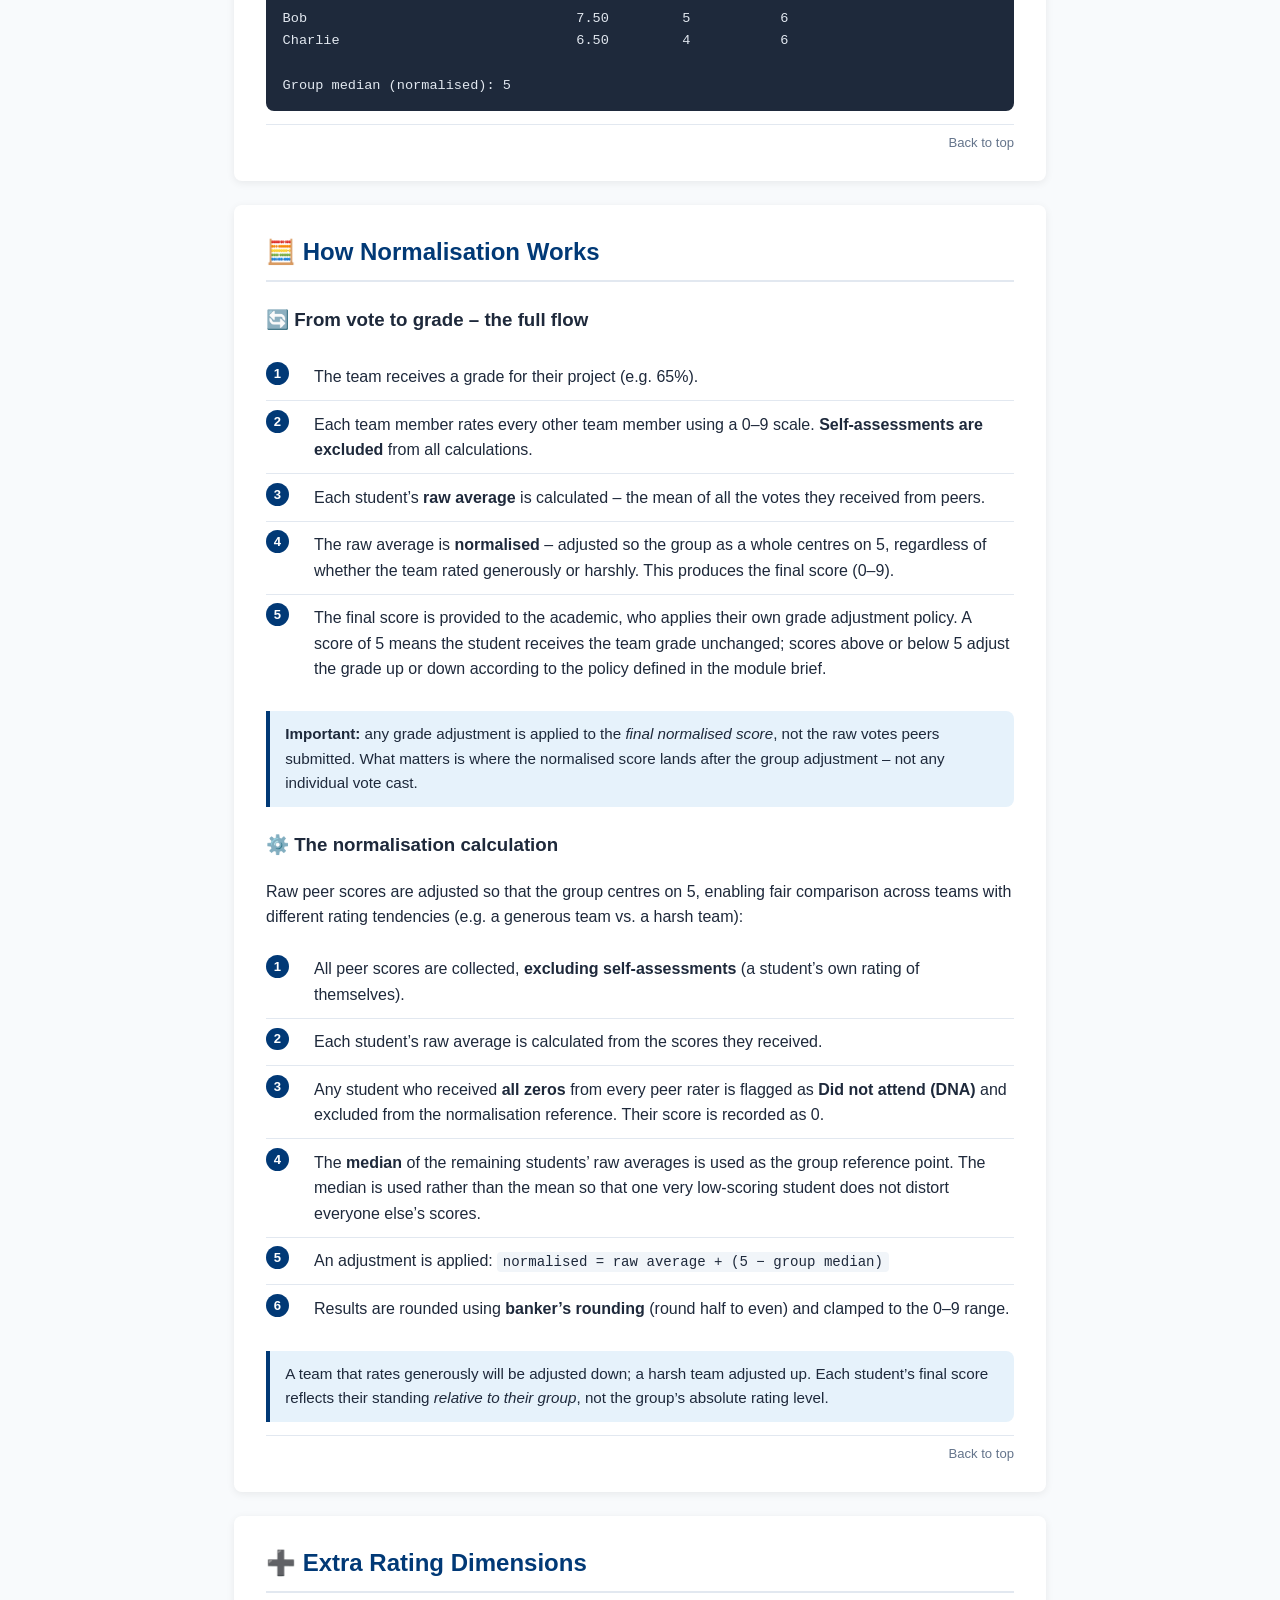
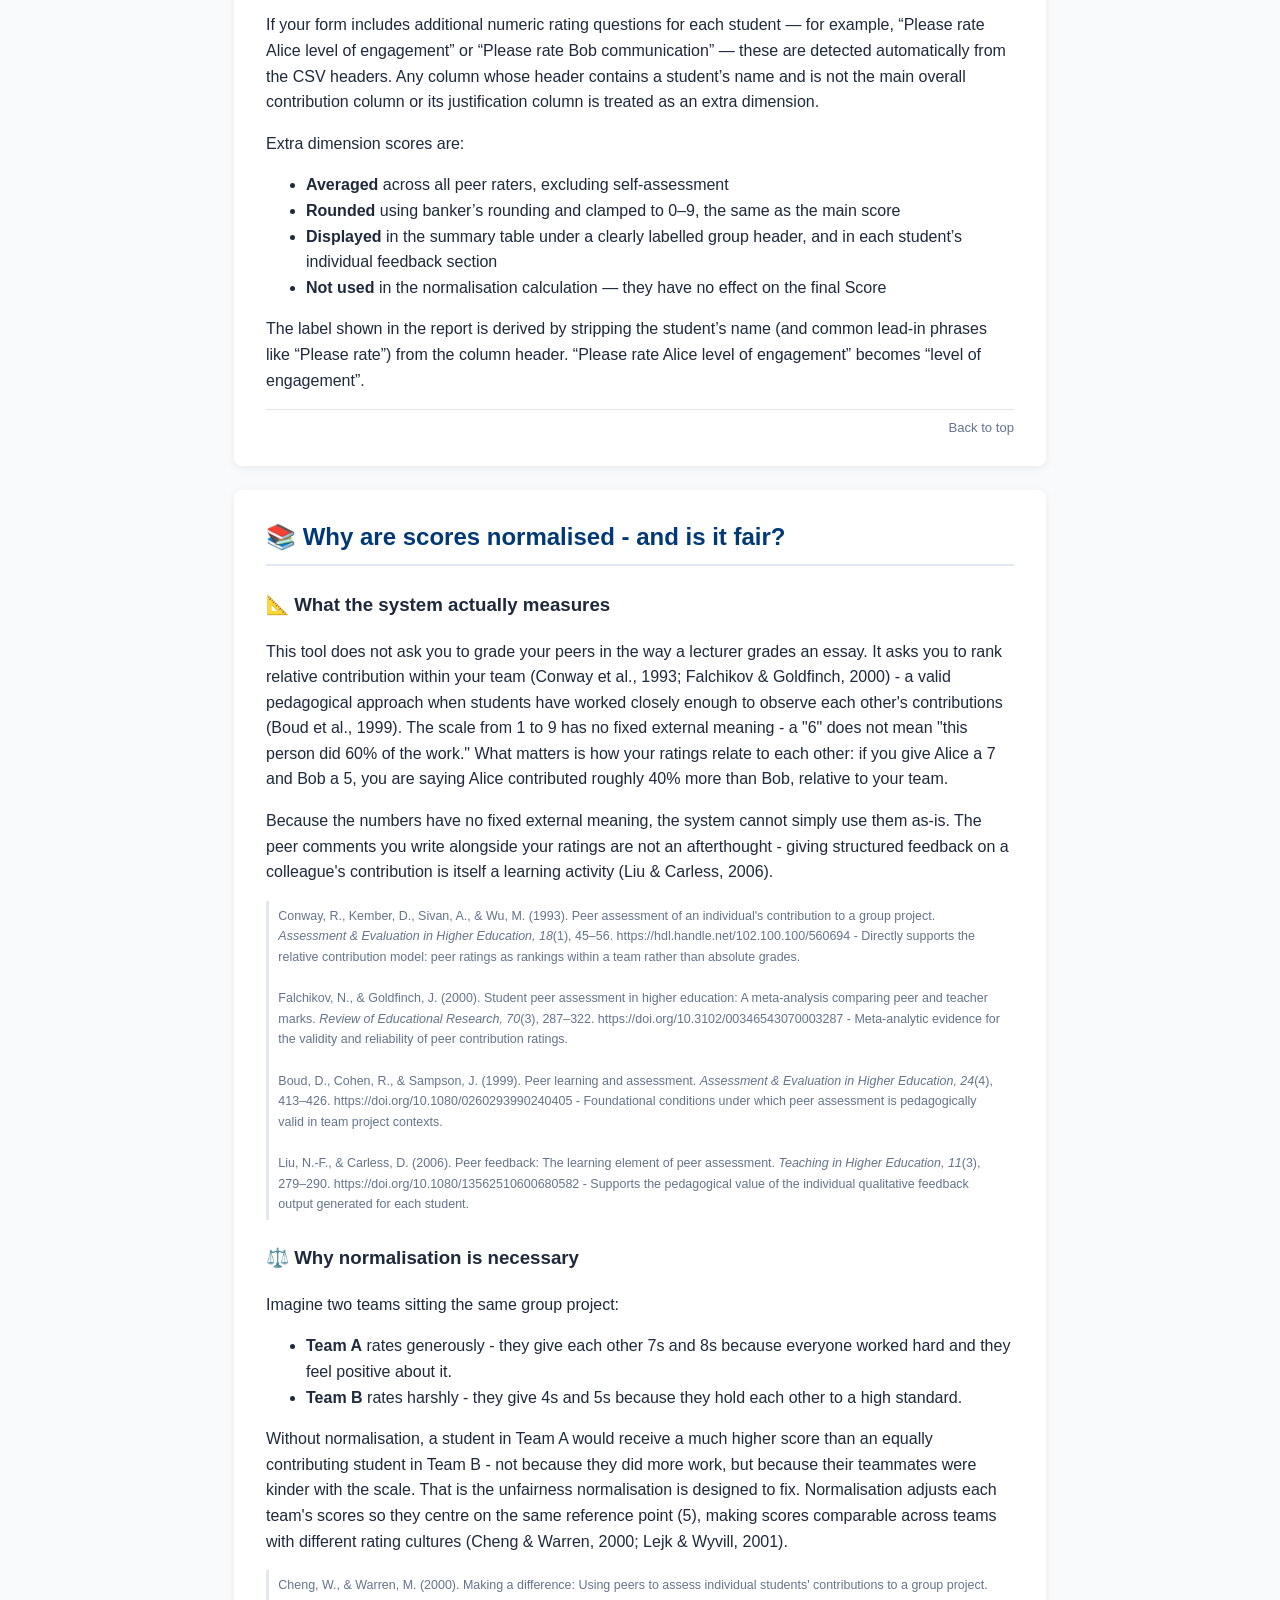
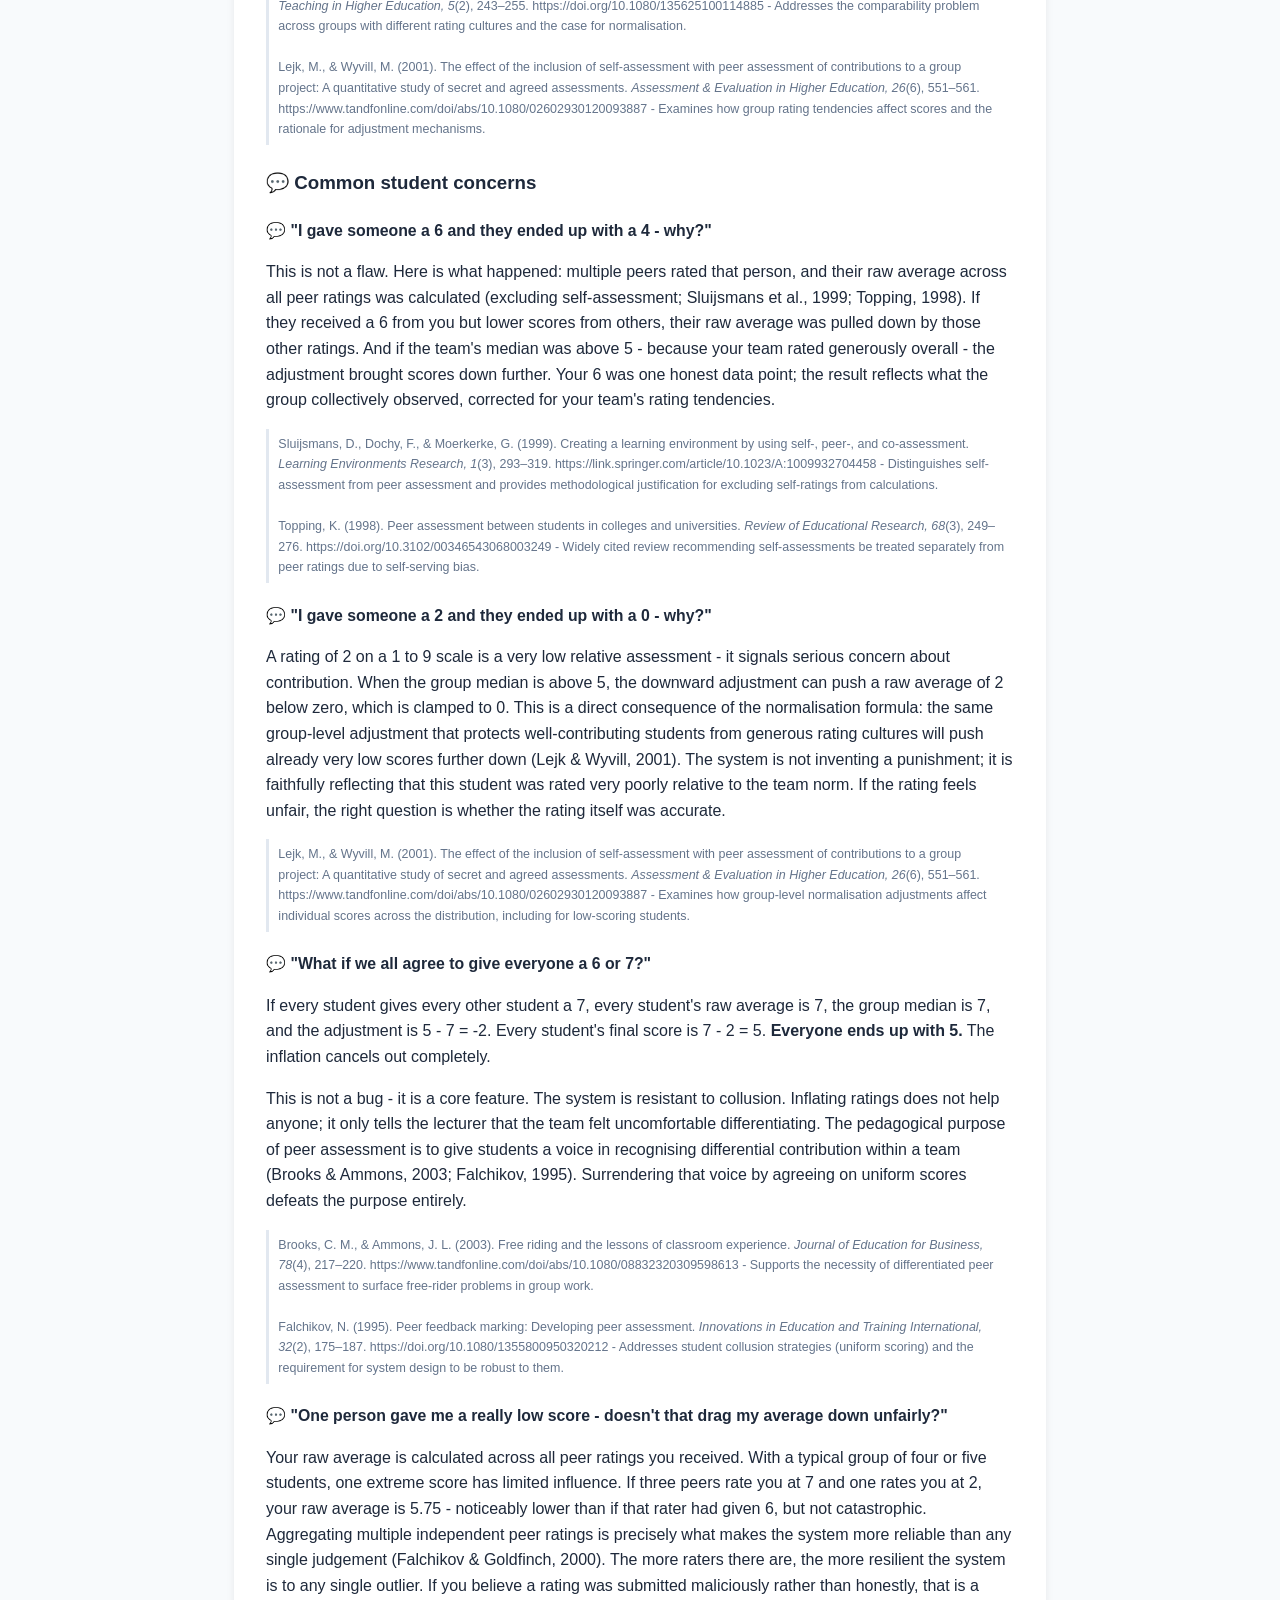
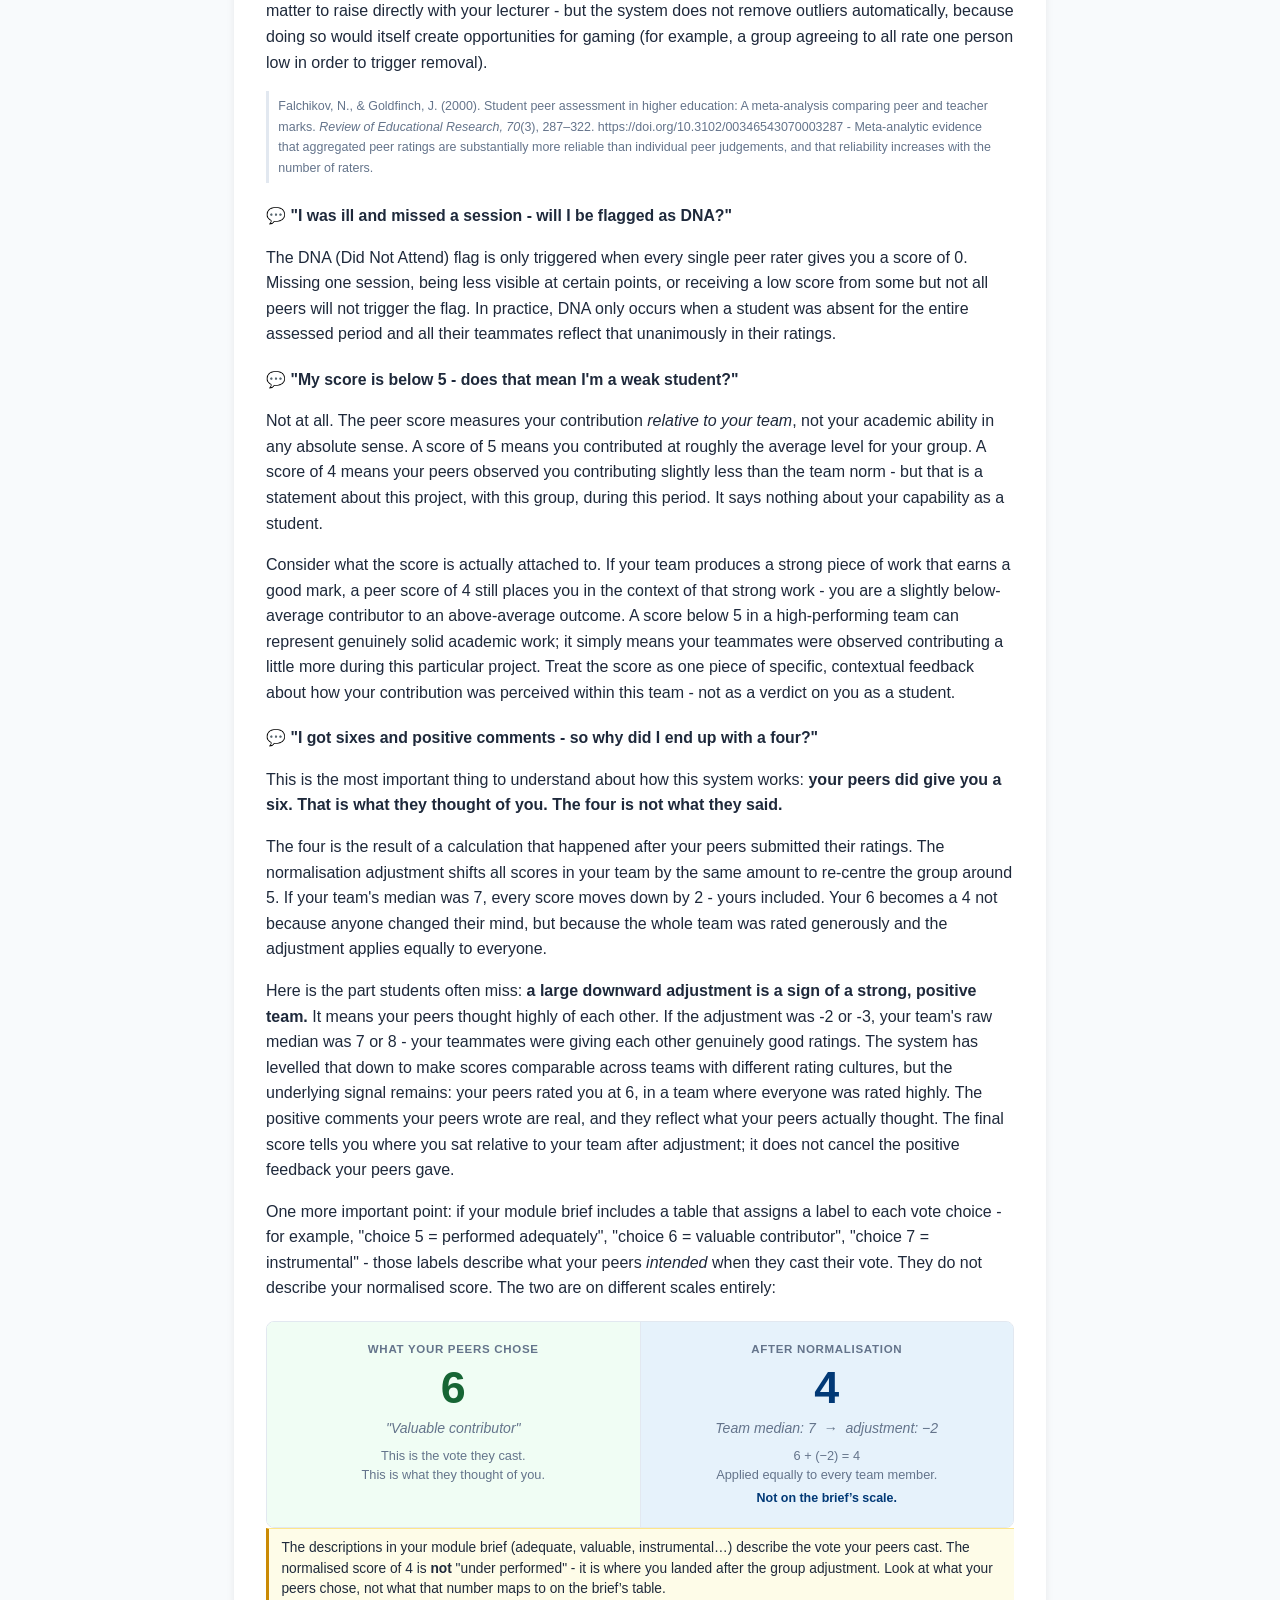
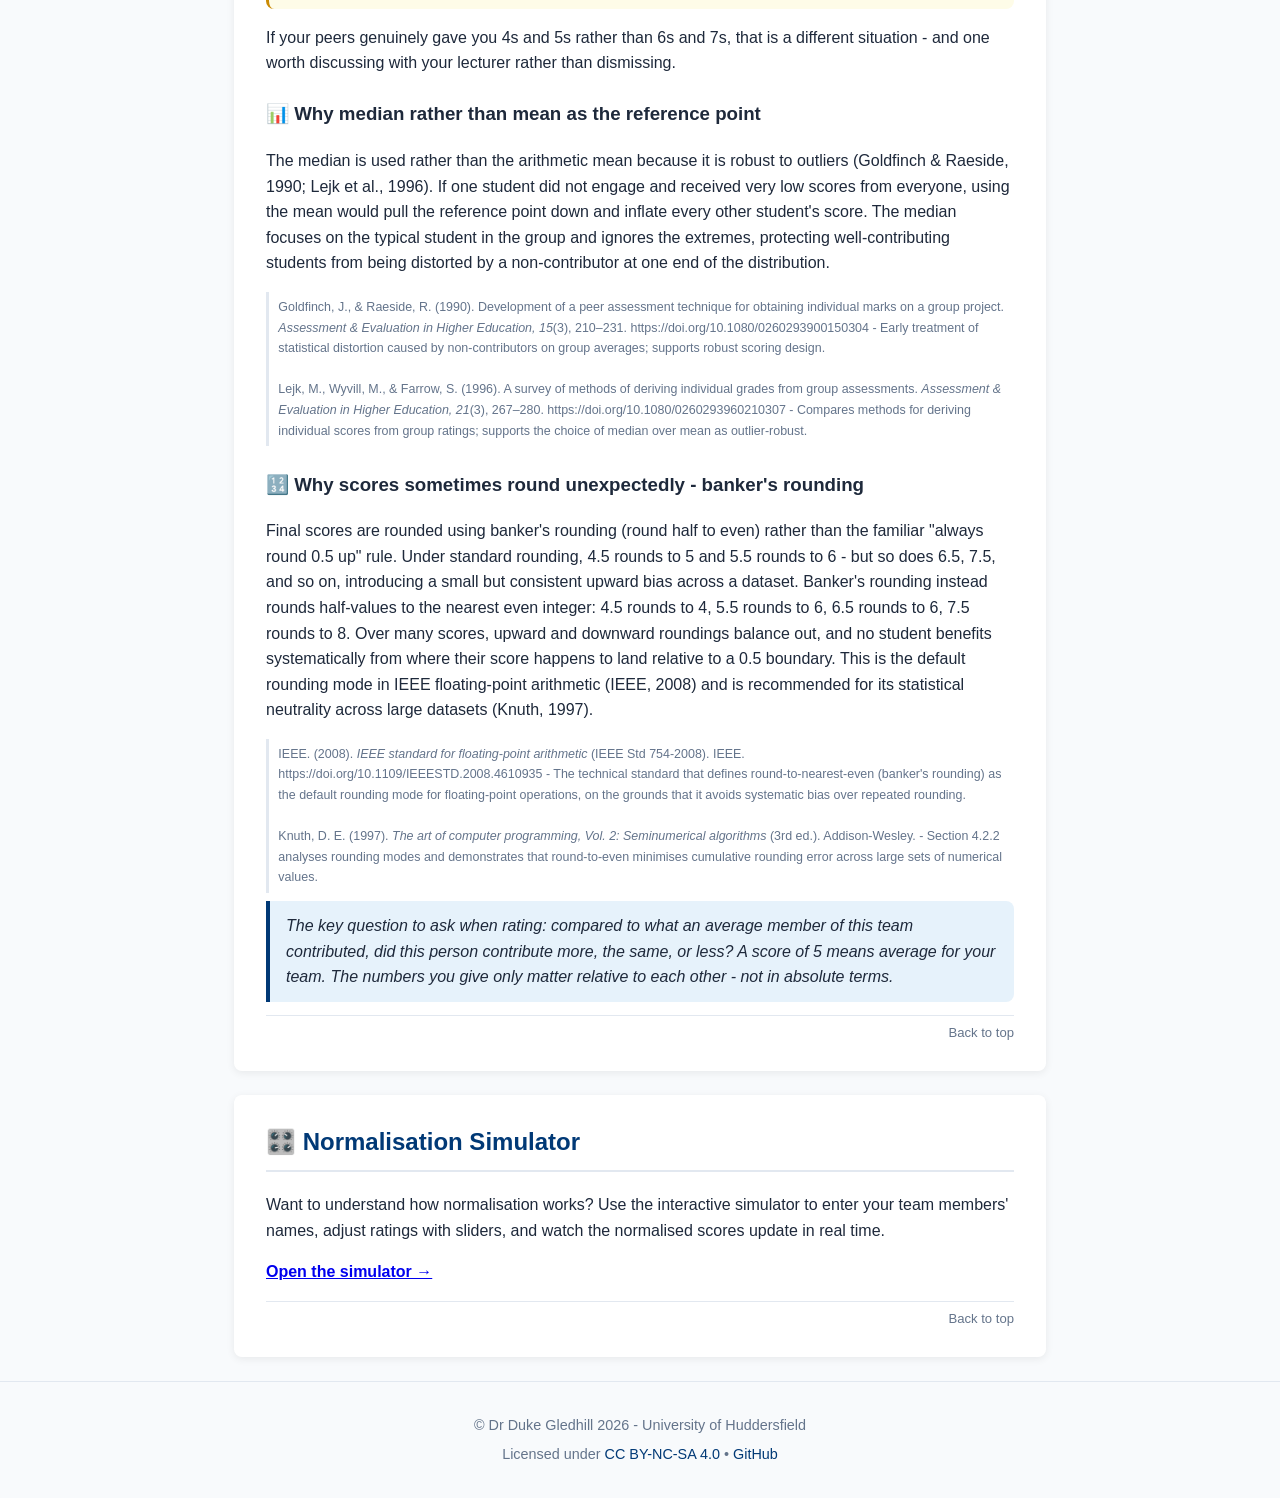
==== commit 87ed1801: "Add GDPR email workflow tooling and 3-phase browser UI" ====
--- a/docs/index.html
+++ b/docs/index.html
@@ -106,6 +106,9 @@
     <div class="container">
         <h1>Peer Assessment Report <span class="version">v2.4</span></h1>
         <p class="subtitle">Upload a peer assessment CSV to instantly generate normalised scores and individual feedback. Upload multiple CSVs at once for a full cohort view. Everything runs in your browser &mdash; no data is uploaded anywhere.</p>
+        <p class="subtitle" style="margin-top:0.4em;opacity:0.95;">
+            Want the end-to-end email workflow UI? Try <a href="workflow.html" style="color:#fff;text-decoration:underline;">workflow test page</a>.
+        </p>
     </div>
 </header>
 
